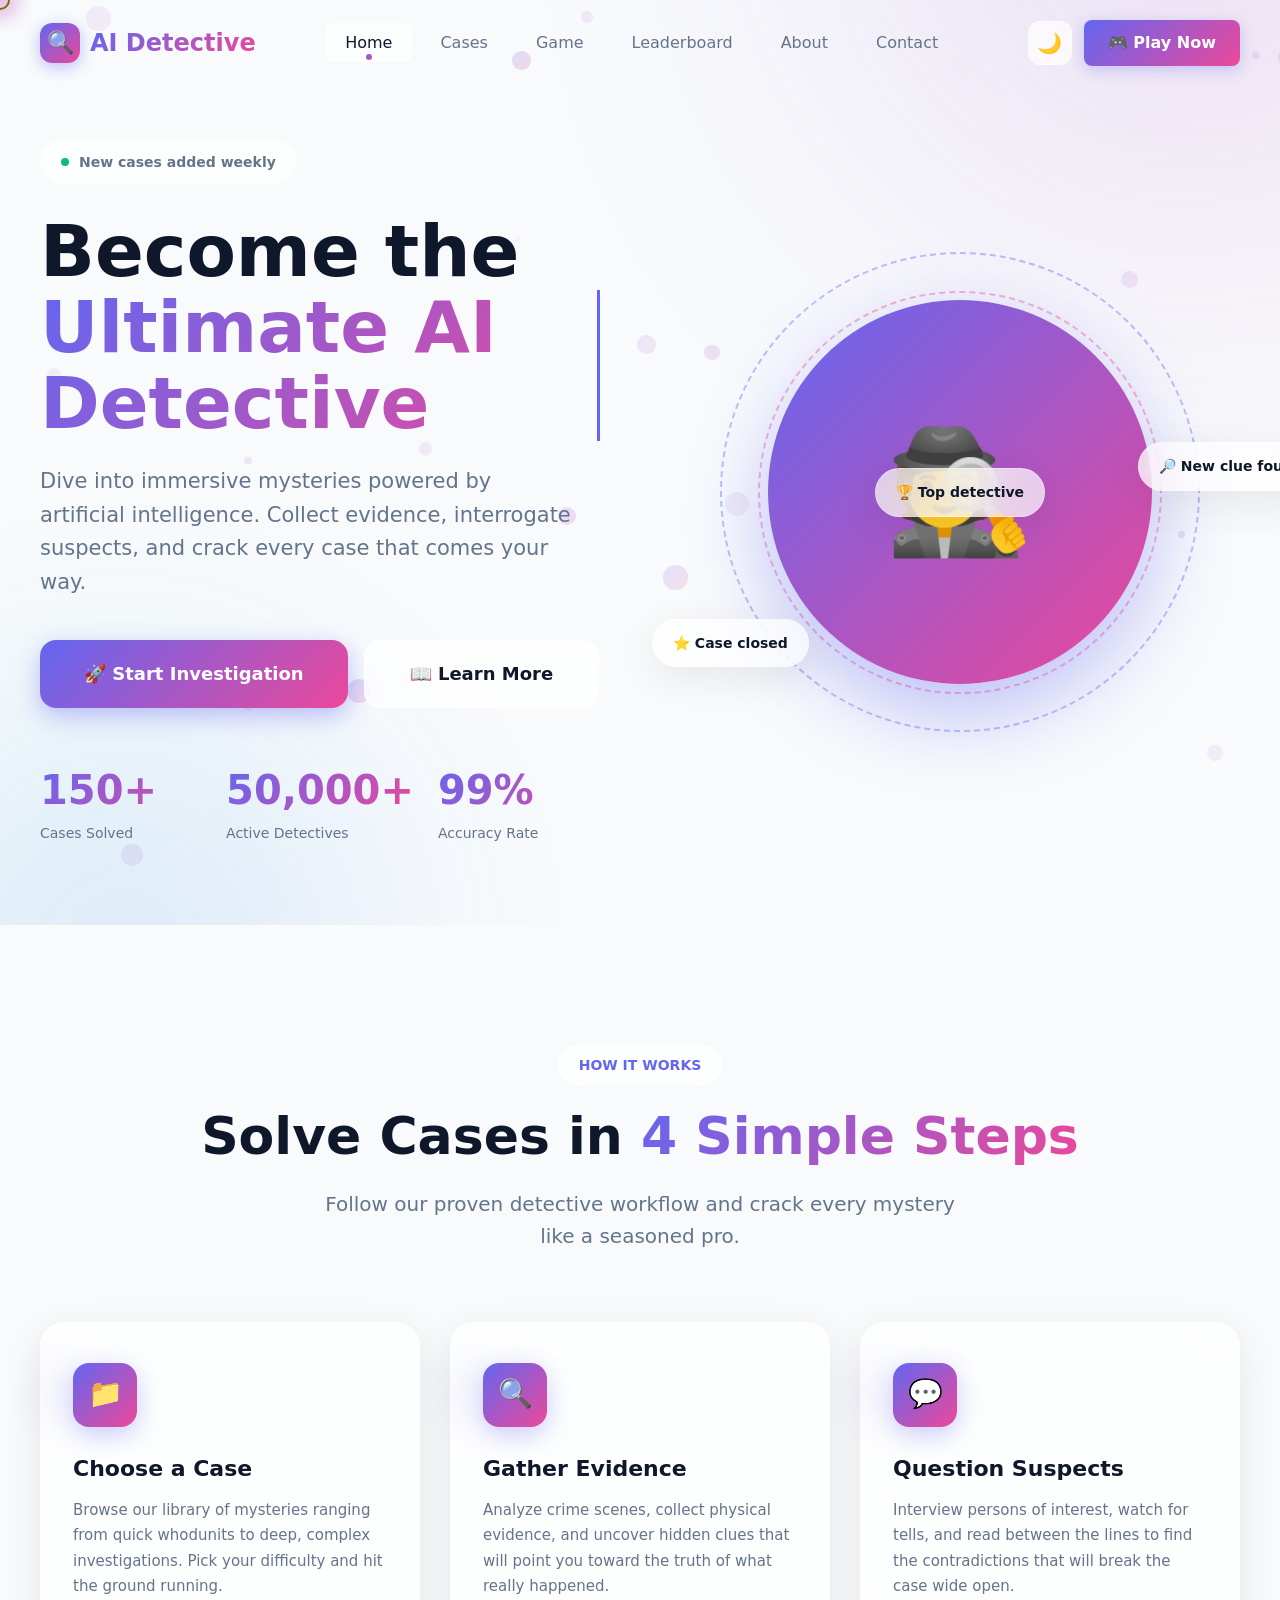
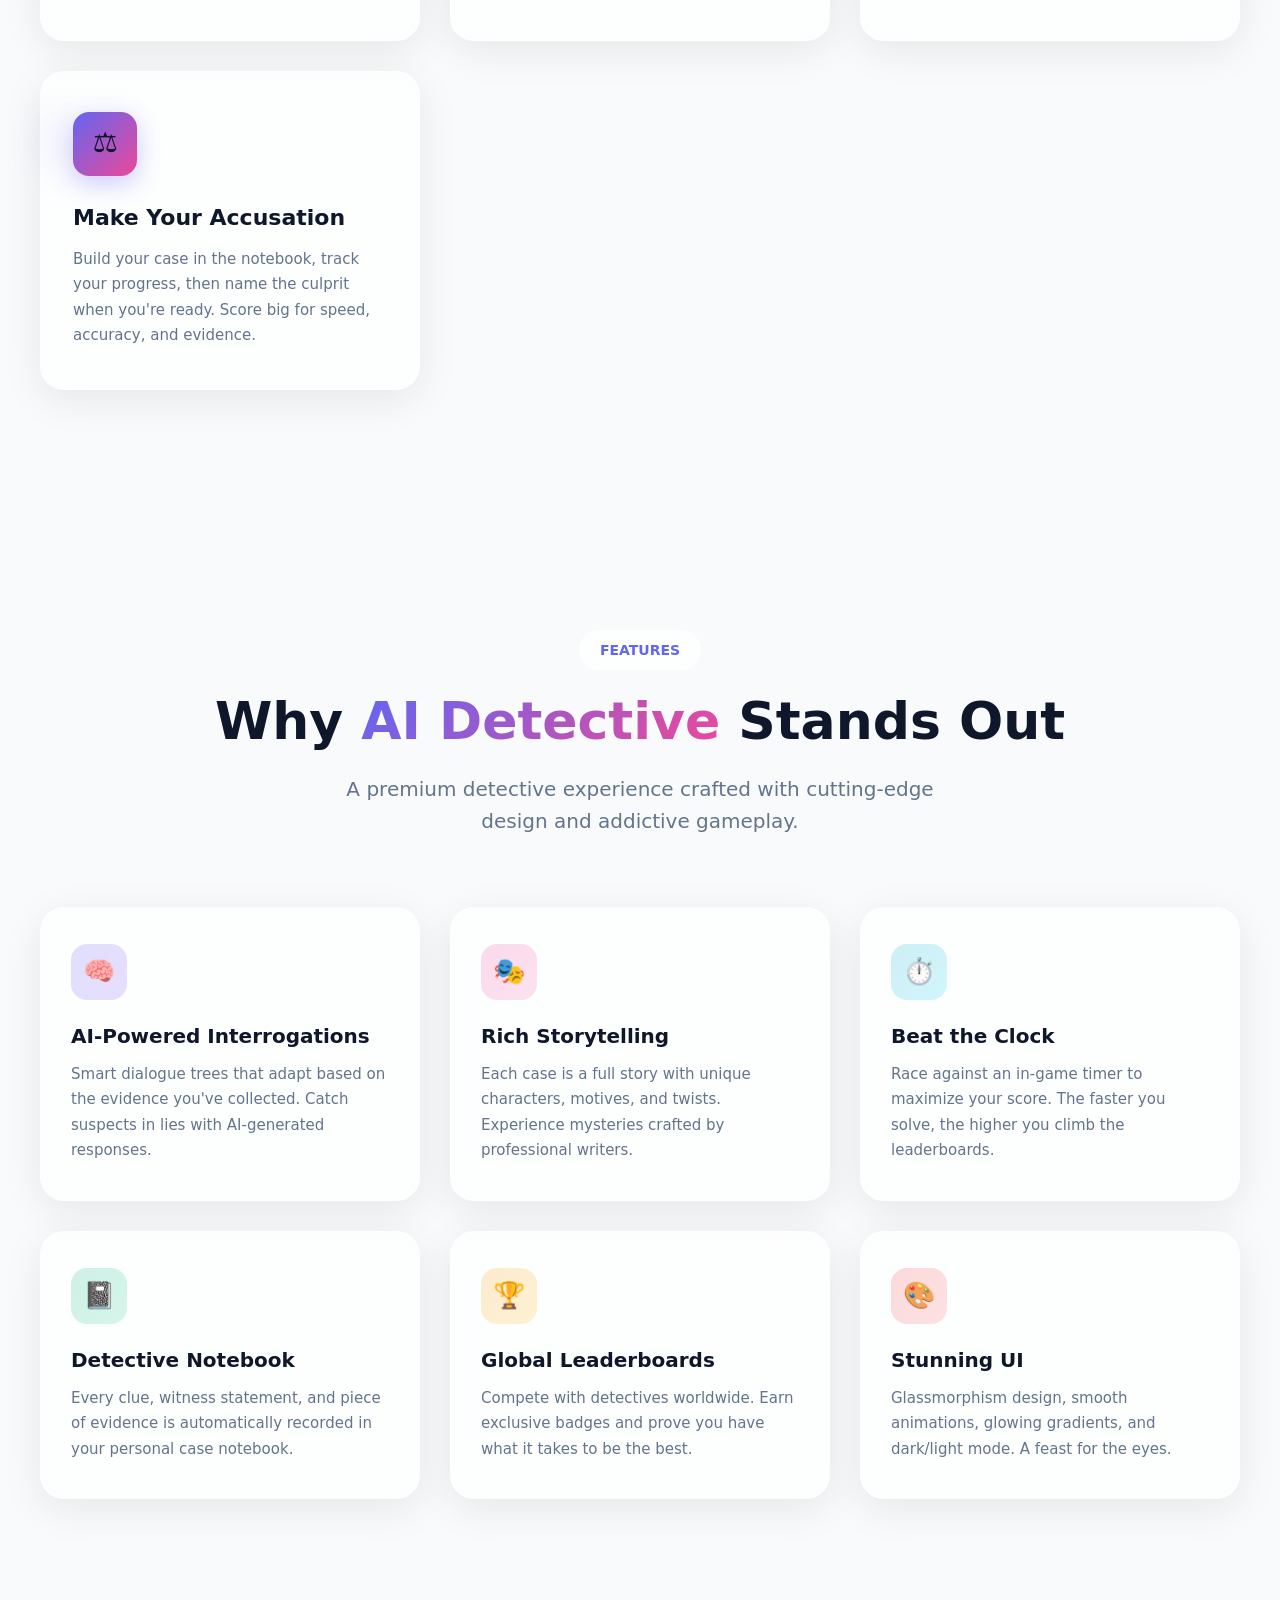
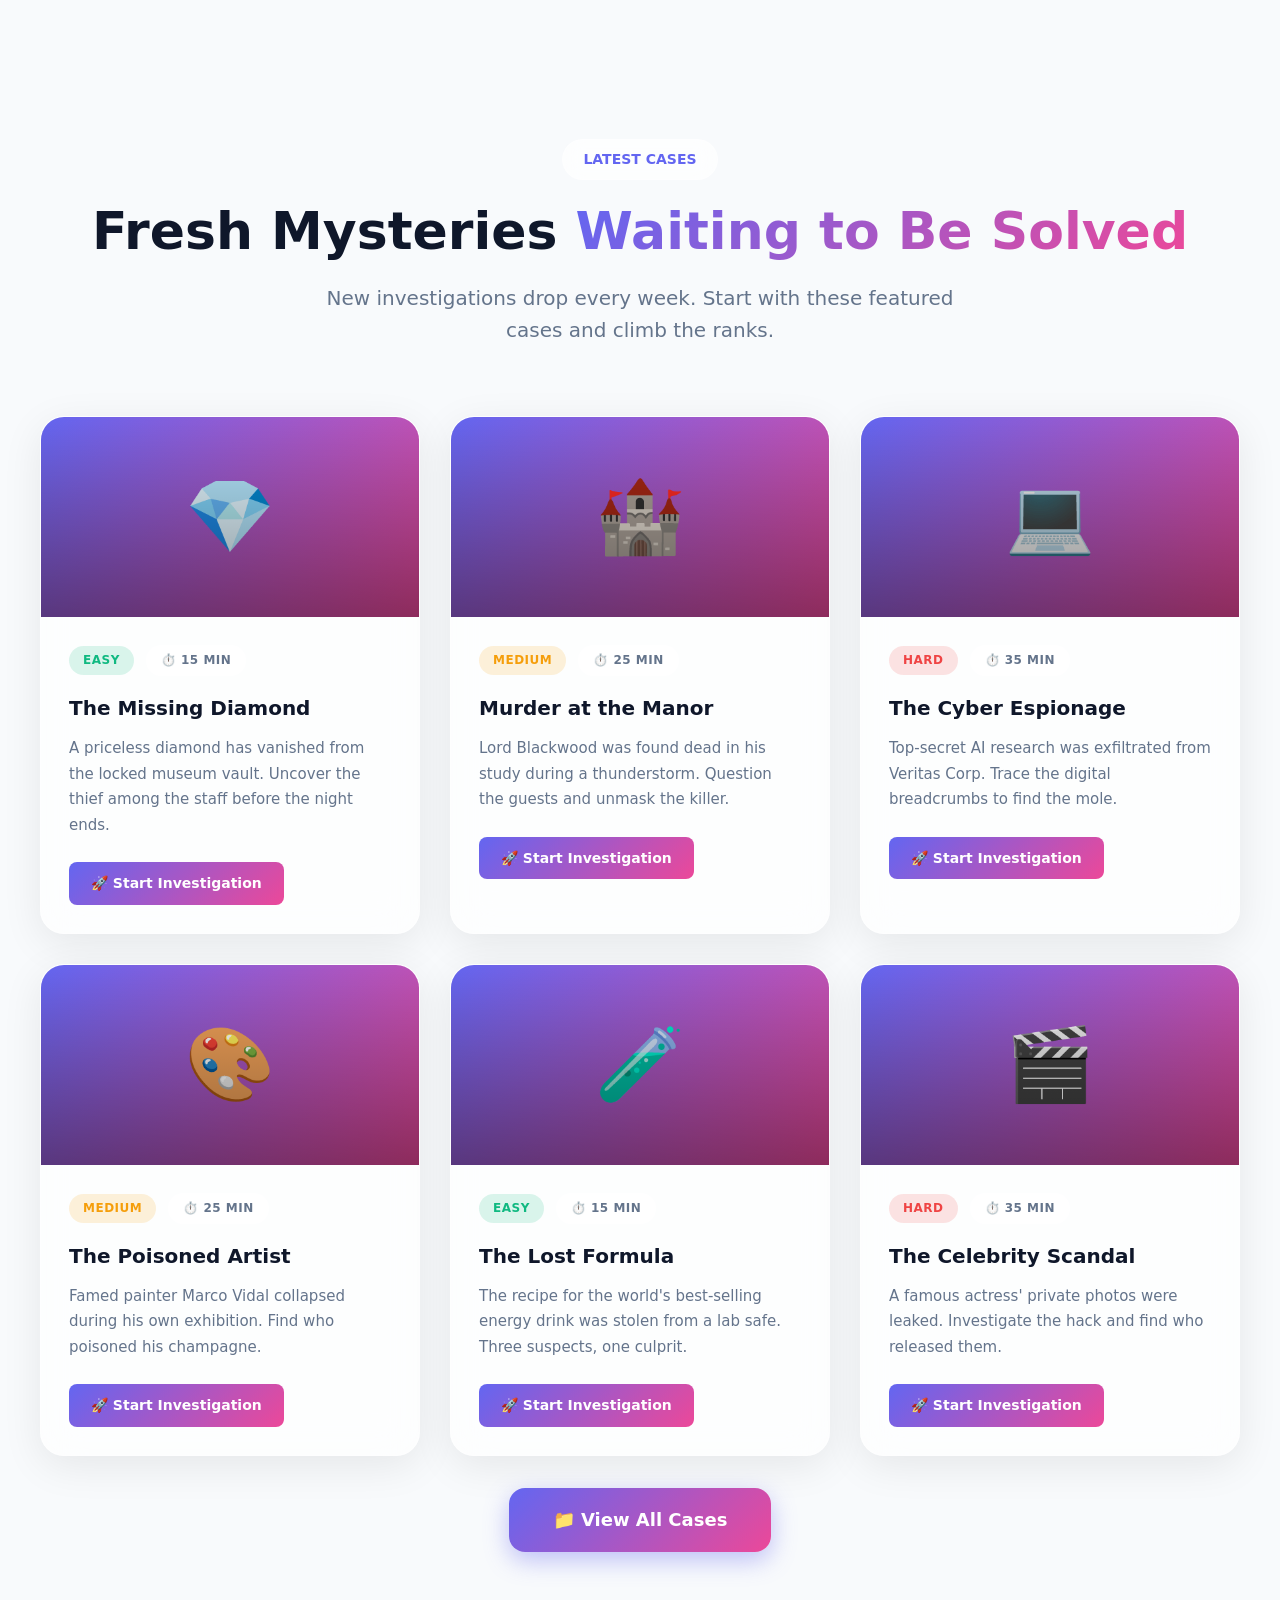
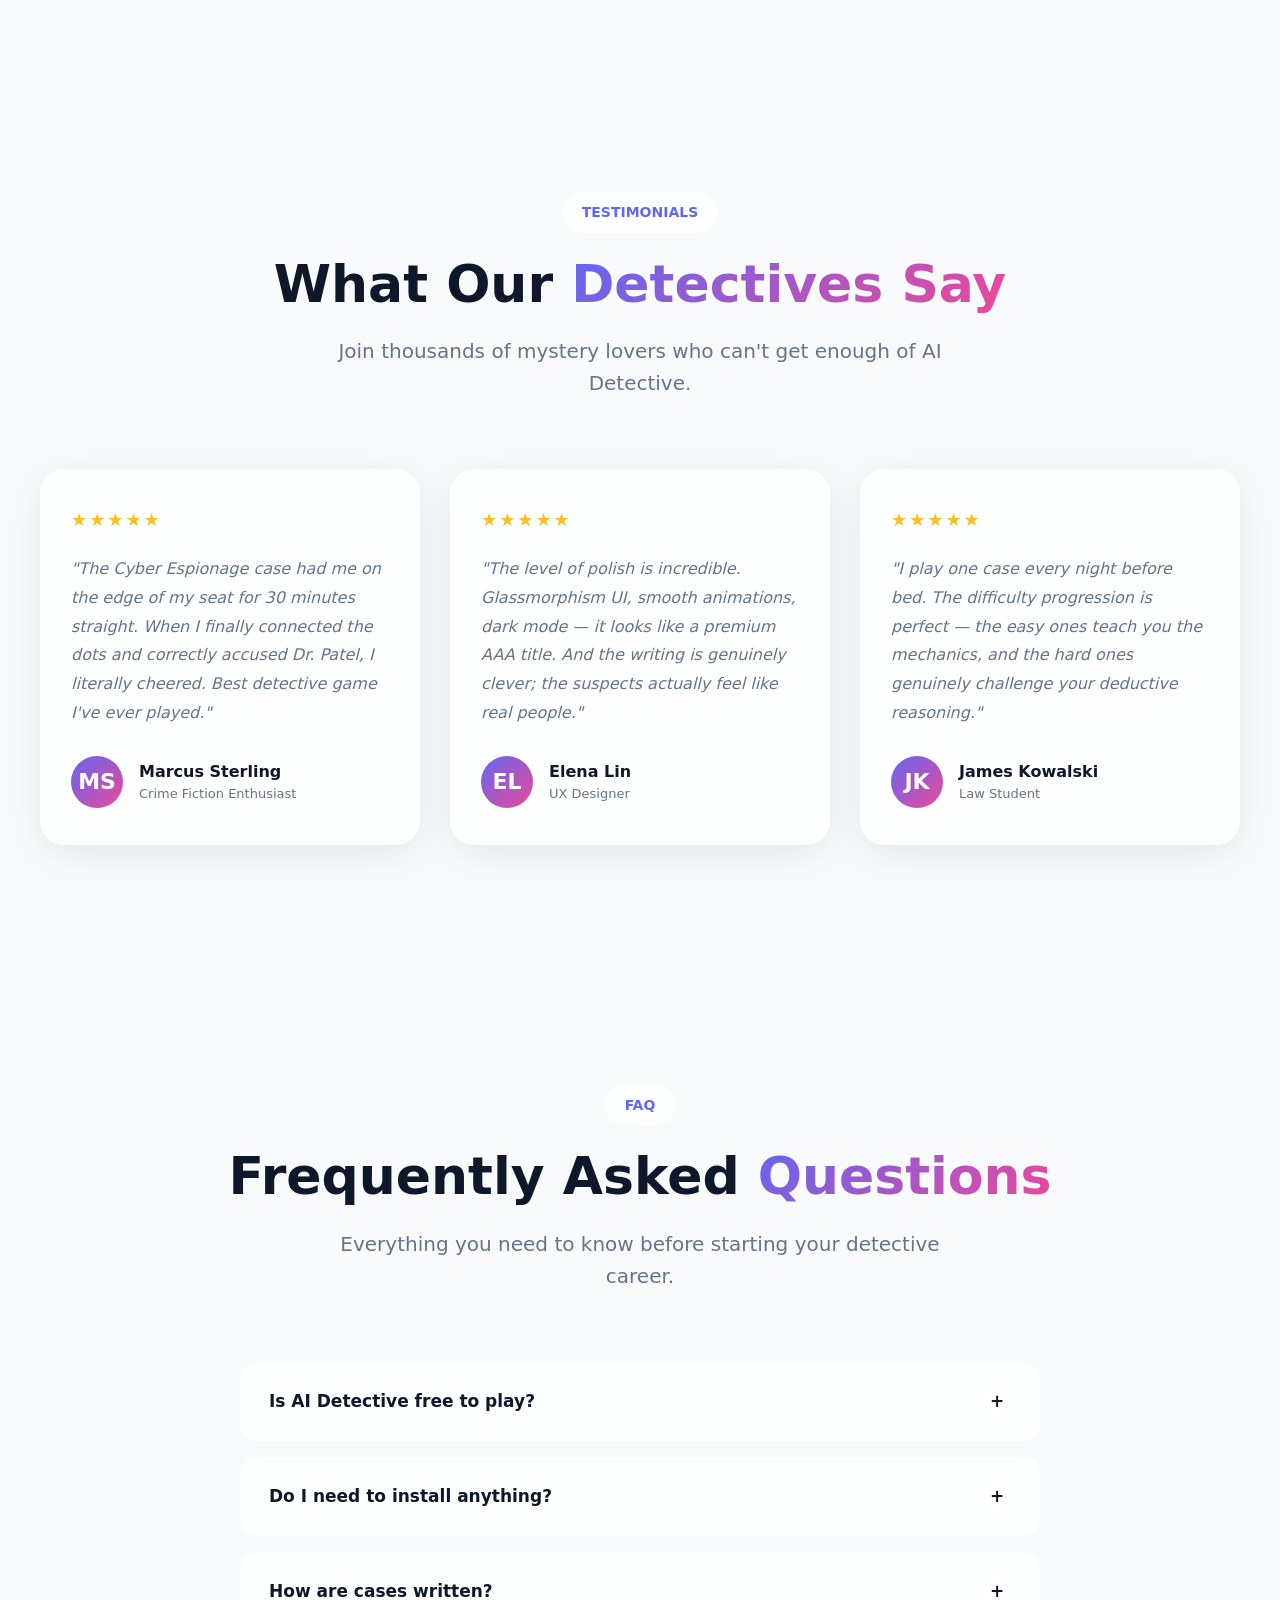
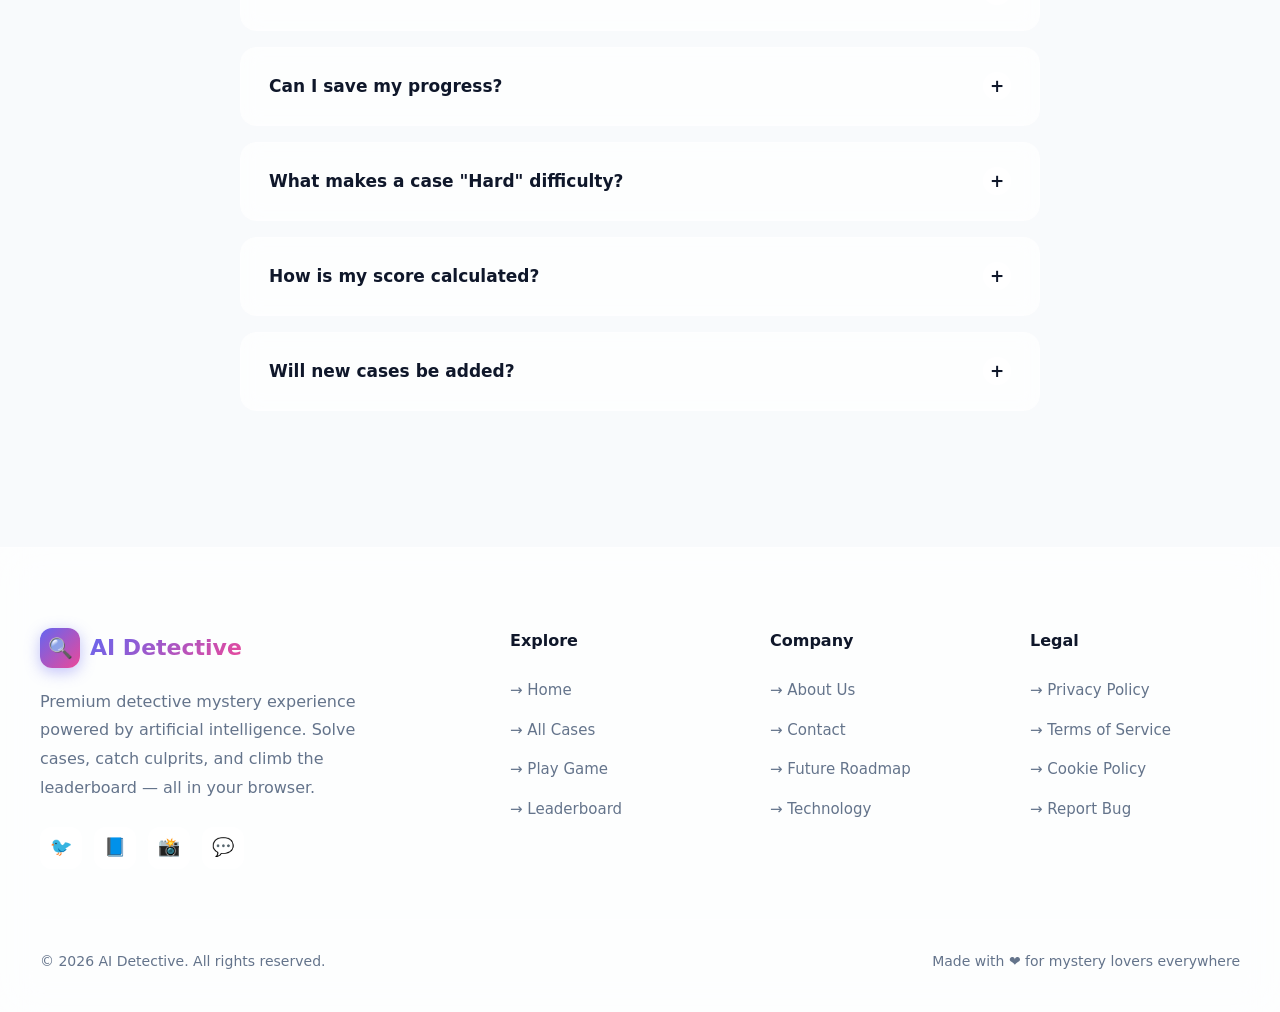
==== index.html @ 51f41e67 "This is my first commit" ====
<!DOCTYPE html>
<html lang="en" data-theme="dark">
<head>
  <meta charset="UTF-8">
  <meta name="viewport" content="width=device-width, initial-scale=1.0">
  <meta name="description" content="AI Detective - Become the Ultimate AI Detective. Solve fictional mysteries by collecting clues and questioning suspects.">
  <title>AI Detective - Become the Ultimate AI Detective</title>
  <link rel="stylesheet" href="css/style.css">
</head>
<body class="no-scroll">

  <!-- Loading Screen -->
  <div class="loader">
    <div class="loader-spinner"></div>
    <div class="loader-text">Loading AI Detective...</div>
  </div>

  <!-- Particle Background -->
  <div class="particles"></div>

  <!-- Custom Cursor -->
  <div class="cursor"></div>
  <div class="cursor-follower"></div>

  <!-- Navbar -->
  <nav class="navbar">
    <div class="nav-container">
      <a href="index.html" class="nav-logo">
        <span class="nav-logo-icon">🔍</span>
        <span class="nav-logo-text">AI Detective</span>
      </a>
      <ul class="nav-links">
        <li><a href="index.html">Home</a></li>
        <li><a href="cases.html">Cases</a></li>
        <li><a href="game.html">Game</a></li>
        <li><a href="leaderboard.html">Leaderboard</a></li>
        <li><a href="about.html">About</a></li>
        <li><a href="contact.html">Contact</a></li>
      </ul>
      <div class="nav-actions">
        <button class="theme-toggle" data-theme-toggle aria-label="Toggle theme">
          <span data-theme-icon>☀️</span>
        </button>
        <a href="cases.html" class="nav-cta">🎮 Play Now</a>
        <button class="nav-toggle" aria-label="Menu">
          <span></span>
          <span></span>
          <span></span>
        </button>
      </div>
    </div>
  </nav>

  <!-- Mobile Menu -->
  <div class="mobile-overlay"></div>
  <div class="mobile-menu">
    <ul>
      <li><a href="index.html">🏠 Home</a></li>
      <li><a href="cases.html">📁 Cases</a></li>
      <li><a href="game.html">🎮 Game</a></li>
      <li><a href="leaderboard.html">🏆 Leaderboard</a></li>
      <li><a href="about.html">ℹ️ About</a></li>
      <li><a href="contact.html">✉️ Contact</a></li>
    </ul>
  </div>

  <!-- Main -->
  <main>

    <!-- Hero -->
    <section class="hero">
      <div class="container">
        <div class="hero-grid">
          <div class="hero-content">
            <div class="hero-tag reveal">
              <span class="hero-tag-dot"></span>
              <span class="hero-tag-text">New cases added weekly</span>
            </div>
            <h1 class="hero-title reveal">
              Become the<br>
              <span class="gradient-text typing-text" data-phrases="Ultimate AI Detective,Mystery Solver,Crime Analyst,Master Sleuth"></span>
            </h1>
            <p class="hero-subtitle reveal">
              Dive into immersive mysteries powered by artificial intelligence. Collect evidence, interrogate suspects, and crack every case that comes your way.
            </p>
            <div class="hero-actions reveal">
              <a href="cases.html" class="btn btn-primary btn-lg">🚀 Start Investigation</a>
              <a href="#how" class="btn btn-secondary btn-lg">📖 Learn More</a>
            </div>
            <div class="hero-stats reveal">
              <div class="hero-stat">
                <div class="hero-stat-number" data-counter="150" data-suffix="+">0</div>
                <div class="hero-stat-label">Cases Solved</div>
              </div>
              <div class="hero-stat">
                <div class="hero-stat-number" data-counter="50000" data-suffix="+">0</div>
                <div class="hero-stat-label">Active Detectives</div>
              </div>
              <div class="hero-stat">
                <div class="hero-stat-number" data-counter="99" data-suffix="%">0</div>
                <div class="hero-stat-label">Accuracy Rate</div>
              </div>
            </div>
          </div>
          <div class="hero-visual">
            <div class="detective-illustration reveal-right">
              <div class="detective-ring"></div>
              <div class="detective-ring"></div>
              <div class="detective-ring"></div>
              <div class="detective-avatar">🕵️</div>
            </div>
            <div class="floating-badge">🔎 New clue found</div>
            <div class="floating-badge">⭐ Case closed</div>
            <div class="floating-badge">🏆 Top detective</div>
          </div>
        </div>
      </div>
    </section>

    <!-- How it Works -->
    <section class="section" id="how">
      <div class="container">
        <div class="section-header reveal">
          <span class="section-tag">HOW IT WORKS</span>
          <h2 class="section-title">Solve Cases in <span>4 Simple Steps</span></h2>
          <p class="section-subtitle">Follow our proven detective workflow and crack every mystery like a seasoned pro.</p>
        </div>
        <div class="how-grid">
          <div class="step-card glass glass-glow reveal">
            <div class="step-icon">📁</div>
            <h3 class="step-title">Choose a Case</h3>
            <p class="step-desc">Browse our library of mysteries ranging from quick whodunits to deep, complex investigations. Pick your difficulty and hit the ground running.</p>
          </div>
          <div class="step-card glass glass-glow reveal">
            <div class="step-icon">🔍</div>
            <h3 class="step-title">Gather Evidence</h3>
            <p class="step-desc">Analyze crime scenes, collect physical evidence, and uncover hidden clues that will point you toward the truth of what really happened.</p>
          </div>
          <div class="step-card glass glass-glow reveal">
            <div class="step-icon">💬</div>
            <h3 class="step-title">Question Suspects</h3>
            <p class="step-desc">Interview persons of interest, watch for tells, and read between the lines to find the contradictions that will break the case wide open.</p>
          </div>
          <div class="step-card glass glass-glow reveal">
            <div class="step-icon">⚖️</div>
            <h3 class="step-title">Make Your Accusation</h3>
            <p class="step-desc">Build your case in the notebook, track your progress, then name the culprit when you're ready. Score big for speed, accuracy, and evidence.</p>
          </div>
        </div>
      </div>
    </section>

    <!-- Features -->
    <section class="section">
      <div class="container">
        <div class="section-header reveal">
          <span class="section-tag">FEATURES</span>
          <h2 class="section-title">Why <span>AI Detective</span> Stands Out</h2>
          <p class="section-subtitle">A premium detective experience crafted with cutting-edge design and addictive gameplay.</p>
        </div>
        <div class="features-grid">
          <div class="feature-card glass glass-glow reveal">
            <div class="feature-icon purple">🧠</div>
            <h3 class="feature-title">AI-Powered Interrogations</h3>
            <p class="feature-desc">Smart dialogue trees that adapt based on the evidence you've collected. Catch suspects in lies with AI-generated responses.</p>
          </div>
          <div class="feature-card glass glass-glow reveal">
            <div class="feature-icon pink">🎭</div>
            <h3 class="feature-title">Rich Storytelling</h3>
            <p class="feature-desc">Each case is a full story with unique characters, motives, and twists. Experience mysteries crafted by professional writers.</p>
          </div>
          <div class="feature-card glass glass-glow reveal">
            <div class="feature-icon cyan">⏱️</div>
            <h3 class="feature-title">Beat the Clock</h3>
            <p class="feature-desc">Race against an in-game timer to maximize your score. The faster you solve, the higher you climb the leaderboards.</p>
          </div>
          <div class="feature-card glass glass-glow reveal">
            <div class="feature-icon green">📓</div>
            <h3 class="feature-title">Detective Notebook</h3>
            <p class="feature-desc">Every clue, witness statement, and piece of evidence is automatically recorded in your personal case notebook.</p>
          </div>
          <div class="feature-card glass glass-glow reveal">
            <div class="feature-icon amber">🏆</div>
            <h3 class="feature-title">Global Leaderboards</h3>
            <p class="feature-desc">Compete with detectives worldwide. Earn exclusive badges and prove you have what it takes to be the best.</p>
          </div>
          <div class="feature-card glass glass-glow reveal">
            <div class="feature-icon red">🎨</div>
            <h3 class="feature-title">Stunning UI</h3>
            <p class="feature-desc">Glassmorphism design, smooth animations, glowing gradients, and dark/light mode. A feast for the eyes.</p>
          </div>
        </div>
      </div>
    </section>

    <!-- Latest Cases -->
    <section class="section">
      <div class="container">
        <div class="section-header reveal">
          <span class="section-tag">LATEST CASES</span>
          <h2 class="section-title">Fresh Mysteries <span>Waiting to Be Solved</span></h2>
          <p class="section-subtitle">New investigations drop every week. Start with these featured cases and climb the ranks.</p>
        </div>
        <div class="cases-grid" data-cases-grid>
          <!-- Cases rendered by JS -->
        </div>
        <div class="text-center mt-8 reveal">
          <a href="cases.html" class="btn btn-primary btn-lg">📁 View All Cases</a>
        </div>
      </div>
    </section>

    <!-- Testimonials -->
    <section class="section">
      <div class="container">
        <div class="section-header reveal">
          <span class="section-tag">TESTIMONIALS</span>
          <h2 class="section-title">What Our <span>Detectives Say</span></h2>
          <p class="section-subtitle">Join thousands of mystery lovers who can't get enough of AI Detective.</p>
        </div>
        <div class="testimonials-grid">
          <div class="testimonial-card glass glass-glow reveal">
            <div class="testimonial-stars">★★★★★</div>
            <p class="testimonial-quote">"The Cyber Espionage case had me on the edge of my seat for 30 minutes straight. When I finally connected the dots and correctly accused Dr. Patel, I literally cheered. Best detective game I've ever played."</p>
            <div class="testimonial-author">
              <div class="testimonial-avatar">MS</div>
              <div>
                <div class="testimonial-name">Marcus Sterling</div>
                <div class="testimonial-role">Crime Fiction Enthusiast</div>
              </div>
            </div>
          </div>
          <div class="testimonial-card glass glass-glow reveal">
            <div class="testimonial-stars">★★★★★</div>
            <p class="testimonial-quote">"The level of polish is incredible. Glassmorphism UI, smooth animations, dark mode — it looks like a premium AAA title. And the writing is genuinely clever; the suspects actually feel like real people."</p>
            <div class="testimonial-author">
              <div class="testimonial-avatar">EL</div>
              <div>
                <div class="testimonial-name">Elena Lin</div>
                <div class="testimonial-role">UX Designer</div>
              </div>
            </div>
          </div>
          <div class="testimonial-card glass glass-glow reveal">
            <div class="testimonial-stars">★★★★★</div>
            <p class="testimonial-quote">"I play one case every night before bed. The difficulty progression is perfect — the easy ones teach you the mechanics, and the hard ones genuinely challenge your deductive reasoning."</p>
            <div class="testimonial-author">
              <div class="testimonial-avatar">JK</div>
              <div>
                <div class="testimonial-name">James Kowalski</div>
                <div class="testimonial-role">Law Student</div>
              </div>
            </div>
          </div>
        </div>
      </div>
    </section>

    <!-- FAQ -->
    <section class="section">
      <div class="container">
        <div class="section-header reveal">
          <span class="section-tag">FAQ</span>
          <h2 class="section-title">Frequently Asked <span>Questions</span></h2>
          <p class="section-subtitle">Everything you need to know before starting your detective career.</p>
        </div>
        <div class="faq-container">
          <div class="faq-item reveal">
            <button class="faq-question">
              <span>Is AI Detective free to play?</span>
              <span class="faq-icon">+</span>
            </button>
            <div class="faq-answer">
              <p>Yes! AI Detective is 100% free to play with no paywalls, no microtransactions, and no ads. Every case, feature, and leaderboard is unlocked from the moment you arrive. We believe great detective stories should be accessible to everyone.</p>
            </div>
          </div>
          <div class="faq-item reveal">
            <button class="faq-question">
              <span>Do I need to install anything?</span>
              <span class="faq-icon">+</span>
            </button>
            <div class="faq-answer">
              <p>Absolutely not. AI Detective is a pure web-based experience that runs directly in your browser. No downloads, no plugins, no installations required. It works on desktop, tablet, and mobile — just open the site and start investigating.</p>
            </div>
          </div>
          <div class="faq-item reveal">
            <button class="faq-question">
              <span>How are cases written?</span>
              <span class="faq-icon">+</span>
            </button>
            <div class="faq-answer">
              <p>Each mystery is crafted by experienced writers who specialize in the whodunit genre. Cases are then QA-playtested by dozens of beta detectives to ensure the clues are fair, the logic is airtight, and there are no plot holes. Every suspect needs a believable motive and opportunity.</p>
            </div>
          </div>
          <div class="faq-item reveal">
            <button class="faq-question">
              <span>Can I save my progress?</span>
              <span class="faq-icon">+</span>
            </button>
            <div class="faq-answer">
              <p>Yes! Your solved cases, scores, and preferences are automatically saved to your browser's localStorage. This means you can close the tab and come back later without losing anything. Pro tip: Export your scores periodically if you switch browsers often.</p>
            </div>
          </div>
          <div class="faq-item reveal">
            <button class="faq-question">
              <span>What makes a case "Hard" difficulty?</span>
              <span class="faq-icon">+</span>
            </button>
            <div class="faq-answer">
              <p>Hard cases feature more suspects (4-6 instead of 2-3), more pieces of evidence to analyze, more questions per suspect, and deliberately ambiguous clues that point to multiple suspects at first. The culprit is designed to be the last person you'd expect — but with all the evidence pointing to them if you look carefully enough.</p>
            </div>
          </div>
          <div class="faq-item reveal">
            <button class="faq-question">
              <span>How is my score calculated?</span>
              <span class="faq-icon">+</span>
            </button>
            <div class="faq-answer">
              <p>Every case starts with a base score of 1000 points. You earn bonus points for each clue you collect (up to 500 total) and lose points for every minute that ticks off the timer (capped at 500). The minimum score for a correct accusation is 100 points. Wrong accusations award zero — so be sure before you name the culprit!</p>
            </div>
          </div>
          <div class="faq-item reveal">
            <button class="faq-question">
              <span>Will new cases be added?</span>
              <span class="faq-icon">+</span>
            </button>
            <div class="faq-answer">
              <p>New cases drop every week! Our writing team is constantly working on fresh mysteries across all difficulty levels. Follow us on social media or check back every Monday to see what's new in the case files.</p>
            </div>
          </div>
        </div>
      </div>
    </section>

  </main>

  <!-- Footer -->
  <footer class="footer">
    <div class="container">
      <div class="footer-grid">
        <div class="footer-brand">
          <div class="footer-logo">
            <span class="footer-logo-icon">🔍</span>
            <span class="footer-logo-text">AI Detective</span>
          </div>
          <p class="footer-desc">Premium detective mystery experience powered by artificial intelligence. Solve cases, catch culprits, and climb the leaderboard — all in your browser.</p>
          <div class="footer-socials">
            <a href="#" class="social-link" data-hover>🐦</a>
            <a href="#" class="social-link" data-hover>📘</a>
            <a href="#" class="social-link" data-hover>📸</a>
            <a href="#" class="social-link" data-hover>💬</a>
          </div>
        </div>
        <div class="footer-col">
          <h4>Explore</h4>
          <ul>
            <li><a href="index.html">→ Home</a></li>
            <li><a href="cases.html">→ All Cases</a></li>
            <li><a href="game.html">→ Play Game</a></li>
            <li><a href="leaderboard.html">→ Leaderboard</a></li>
          </ul>
        </div>
        <div class="footer-col">
          <h4>Company</h4>
          <ul>
            <li><a href="about.html">→ About Us</a></li>
            <li><a href="contact.html">→ Contact</a></li>
            <li><a href="about.html#future">→ Future Roadmap</a></li>
            <li><a href="about.html#tech">→ Technology</a></li>
          </ul>
        </div>
        <div class="footer-col">
          <h4>Legal</h4>
          <ul>
            <li><a href="#">→ Privacy Policy</a></li>
            <li><a href="#">→ Terms of Service</a></li>
            <li><a href="#">→ Cookie Policy</a></li>
            <li><a href="contact.html">→ Report Bug</a></li>
          </ul>
        </div>
      </div>
      <div class="footer-bottom">
        <div class="footer-bottom-text">© 2026 AI Detective. All rights reserved.</div>
        <div class="footer-bottom-text">Made with ❤️ for mystery lovers everywhere</div>
      </div>
    </div>
  </footer>

  <!-- Back to Top -->
  <button class="back-to-top" aria-label="Back to top">↑</button>

  <!-- General Modals -->
  <div class="modal-overlay" data-modal="response">
    <div class="modal glass response-modal">
      <div class="response-suspect">
        <div class="response-avatar">👤</div>
        <div>
          <div class="response-name">Suspect Name</div>
        </div>
      </div>
      <div class="response-question">Question text here</div>
      <div class="response-answer">Answer text here</div>
      <div class="modal-actions">
        <button class="btn btn-primary" data-modal-close>Continue Investigation</button>
      </div>
    </div>
  </div>

  <script src="js/script.js"></script>
</body>
</html>
---- css/style.css ----
/* ============================================
   AI DETECTIVE - Main Stylesheet
   Glassmorphism UI with Modern Gradients
   ============================================ */

/* ---------- CSS Variables ---------- */
:root {
  --primary: #6366f1;
  --primary-dark: #4f46e5;
  --secondary: #ec4899;
  --accent: #06b6d4;
  --success: #10b981;
  --warning: #f59e0b;
  --danger: #ef4444;
  
  --bg-light: #f8fafc;
  --bg-secondary-light: #ffffff;
  --text-light: #0f172a;
  --text-secondary-light: #64748b;
  --border-light: rgba(15, 23, 42, 0.1);
  --shadow-light: 0 10px 40px rgba(0, 0, 0, 0.08);
  --glass-bg-light: rgba(255, 255, 255, 0.7);
  --glass-border-light: rgba(255, 255, 255, 0.3);
  
  --bg-dark: #0b1120;
  --bg-secondary-dark: #1e293b;
  --text-dark: #f1f5f9;
  --text-secondary-dark: #94a3b8;
  --border-dark: rgba(241, 245, 249, 0.1);
  --shadow-dark: 0 10px 40px rgba(0, 0, 0, 0.4);
  --glass-bg-dark: rgba(30, 41, 59, 0.7);
  --glass-border-dark: rgba(255, 255, 255, 0.08);
  
  --gradient-primary: linear-gradient(135deg, #6366f1 0%, #ec4899 100%);
  --gradient-secondary: linear-gradient(135deg, #06b6d4 0%, #6366f1 100%);
  --gradient-accent: linear-gradient(135deg, #ec4899 0%, #f59e0b 100%);
  --gradient-dark: linear-gradient(135deg, #1e293b 0%, #0f172a 100%);
  
  --radius-sm: 8px;
  --radius-md: 16px;
  --radius-lg: 24px;
  --radius-xl: 32px;
  
  --transition-fast: 0.2s cubic-bezier(0.4, 0, 0.2, 1);
  --transition-normal: 0.3s cubic-bezier(0.4, 0, 0.2, 1);
  --transition-slow: 0.5s cubic-bezier(0.4, 0, 0.2, 1);
  
  --font-primary: 'Segoe UI', system-ui, -apple-system, sans-serif;
  --font-mono: 'Consolas', 'Monaco', monospace;
}

[data-theme="light"] {
  --bg: var(--bg-light);
  --bg-secondary: var(--bg-secondary-light);
  --text: var(--text-light);
  --text-secondary: var(--text-secondary-light);
  --border: var(--border-light);
  --shadow: var(--shadow-light);
  --glass-bg: var(--glass-bg-light);
  --glass-border: var(--glass-border-light);
}

[data-theme="dark"] {
  --bg: var(--bg-dark);
  --bg-secondary: var(--bg-secondary-dark);
  --text: var(--text-dark);
  --text-secondary: var(--text-secondary-dark);
  --border: var(--border-dark);
  --shadow: var(--shadow-dark);
  --glass-bg: var(--glass-bg-dark);
  --glass-border: var(--glass-border-dark);
}

/* ---------- Reset & Base ---------- */
* {
  margin: 0;
  padding: 0;
  box-sizing: border-box;
}

html {
  scroll-behavior: smooth;
  scroll-padding-top: 80px;
}

body {
  font-family: var(--font-primary);
  background: var(--bg);
  color: var(--text);
  line-height: 1.6;
  overflow-x: hidden;
  transition: background var(--transition-normal), color var(--transition-normal);
}

body.no-scroll {
  overflow: hidden;
}

img {
  max-width: 100%;
  height: auto;
  display: block;
}

a {
  color: inherit;
  text-decoration: none;
  transition: color var(--transition-fast);
}

button {
  font-family: inherit;
  cursor: pointer;
  border: none;
  background: none;
  color: inherit;
}

input, textarea, select {
  font-family: inherit;
  font-size: inherit;
  color: inherit;
}

/* ---------- Custom Cursor ---------- */
.cursor {
  width: 20px;
  height: 20px;
  border: 2px solid var(--primary);
  border-radius: 50%;
  position: fixed;
  pointer-events: none;
  z-index: 99999;
  transition: transform 0.15s ease, border-color 0.3s ease;
  transform: translate(-50%, -50%);
  mix-blend-mode: difference;
}

.cursor-follower {
  width: 40px;
  height: 40px;
  background: var(--gradient-primary);
  border-radius: 50%;
  position: fixed;
  pointer-events: none;
  z-index: 99998;
  opacity: 0.3;
  transition: transform 0.3s ease, opacity 0.3s ease;
  transform: translate(-50%, -50%);
  filter: blur(8px);
}

.cursor.hover {
  transform: translate(-50%, -50%) scale(1.5);
  border-color: var(--secondary);
}

.cursor-follower.hover {
  opacity: 0.5;
  transform: translate(-50%, -50%) scale(1.3);
}

@media (max-width: 768px) {
  .cursor, .cursor-follower {
    display: none;
  }
  * {
    cursor: auto !important;
  }
}

/* ---------- Loading Screen ---------- */
.loader {
  position: fixed;
  inset: 0;
  background: var(--bg);
  z-index: 100000;
  display: flex;
  align-items: center;
  justify-content: center;
  flex-direction: column;
  gap: 24px;
  transition: opacity 0.5s ease, visibility 0.5s ease;
}

.loader.hidden {
  opacity: 0;
  visibility: hidden;
}

.loader-spinner {
  width: 60px;
  height: 60px;
  border: 4px solid var(--border);
  border-top-color: var(--primary);
  border-right-color: var(--secondary);
  border-radius: 50%;
  animation: spin 1s linear infinite;
}

.loader-text {
  font-size: 18px;
  font-weight: 600;
  background: var(--gradient-primary);
  -webkit-background-clip: text;
  -webkit-text-fill-color: transparent;
  background-clip: text;
  animation: pulse 1.5s ease-in-out infinite;
}

@keyframes spin {
  to { transform: rotate(360deg); }
}

@keyframes pulse {
  0%, 100% { opacity: 1; }
  50% { opacity: 0.5; }
}

/* ---------- Particle Background ---------- */
.particles {
  position: fixed;
  inset: 0;
  z-index: -1;
  overflow: hidden;
  pointer-events: none;
}

.particle {
  position: absolute;
  border-radius: 50%;
  background: var(--gradient-primary);
  opacity: 0.15;
  animation: float 20s infinite ease-in-out;
}

@keyframes float {
  0%, 100% {
    transform: translate(0, 0) rotate(0deg);
  }
  25% {
    transform: translate(30px, -50px) rotate(90deg);
  }
  50% {
    transform: translate(-20px, -80px) rotate(180deg);
  }
  75% {
    transform: translate(40px, -40px) rotate(270deg);
  }
}

/* ---------- Scroll Animations ---------- */
.reveal {
  opacity: 0;
  transform: translateY(40px);
  transition: opacity 0.8s ease, transform 0.8s ease;
}

.reveal.active {
  opacity: 1;
  transform: translateY(0);
}

.reveal-left {
  opacity: 0;
  transform: translateX(-60px);
  transition: opacity 0.8s ease, transform 0.8s ease;
}

.reveal-left.active {
  opacity: 1;
  transform: translateX(0);
}

.reveal-right {
  opacity: 0;
  transform: translateX(60px);
  transition: opacity 0.8s ease, transform 0.8s ease;
}

.reveal-right.active {
  opacity: 1;
  transform: translateX(0);
}

/* ---------- Navbar ---------- */
.navbar {
  position: fixed;
  top: 0;
  left: 0;
  right: 0;
  z-index: 1000;
  padding: 20px 40px;
  transition: all var(--transition-normal);
}

.navbar.scrolled {
  padding: 12px 40px;
  background: var(--glass-bg);
  backdrop-filter: blur(20px);
  -webkit-backdrop-filter: blur(20px);
  border-bottom: 1px solid var(--glass-border);
  box-shadow: var(--shadow);
}

.nav-container {
  max-width: 1400px;
  margin: 0 auto;
  display: flex;
  align-items: center;
  justify-content: space-between;
}

.nav-logo {
  display: flex;
  align-items: center;
  gap: 10px;
  font-size: 24px;
  font-weight: 800;
}

.nav-logo-icon {
  width: 40px;
  height: 40px;
  background: var(--gradient-primary);
  border-radius: 12px;
  display: flex;
  align-items: center;
  justify-content: center;
  font-size: 22px;
  box-shadow: 0 4px 15px rgba(99, 102, 241, 0.4);
  animation: logoFloat 3s ease-in-out infinite;
}

@keyframes logoFloat {
  0%, 100% { transform: translateY(0); }
  50% { transform: translateY(-5px); }
}

.nav-logo-text {
  background: var(--gradient-primary);
  -webkit-background-clip: text;
  -webkit-text-fill-color: transparent;
  background-clip: text;
}

.nav-links {
  display: flex;
  align-items: center;
  gap: 8px;
  list-style: none;
}

.nav-links a {
  padding: 10px 20px;
  border-radius: var(--radius-sm);
  font-weight: 500;
  color: var(--text-secondary);
  position: relative;
  transition: all var(--transition-fast);
}

.nav-links a:hover,
.nav-links a.active {
  color: var(--text);
  background: var(--glass-bg);
}

.nav-links a.active::after {
  content: '';
  position: absolute;
  bottom: 2px;
  left: 50%;
  transform: translateX(-50%);
  width: 6px;
  height: 6px;
  border-radius: 50%;
  background: var(--gradient-primary);
}

.nav-actions {
  display: flex;
  align-items: center;
  gap: 12px;
}

.theme-toggle {
  width: 44px;
  height: 44px;
  border-radius: 12px;
  background: var(--glass-bg);
  border: 1px solid var(--glass-border);
  display: flex;
  align-items: center;
  justify-content: center;
  font-size: 20px;
  transition: all var(--transition-fast);
  backdrop-filter: blur(10px);
}

.theme-toggle:hover {
  transform: rotate(180deg) scale(1.1);
  background: var(--gradient-primary);
}

.nav-cta {
  padding: 10px 24px;
  border-radius: var(--radius-sm);
  background: var(--gradient-primary);
  color: white !important;
  font-weight: 600;
  transition: all var(--transition-fast);
  box-shadow: 0 4px 15px rgba(99, 102, 241, 0.3);
}

.nav-cta:hover {
  transform: translateY(-2px);
  box-shadow: 0 8px 25px rgba(99, 102, 241, 0.4);
}

.nav-toggle {
  display: none;
  width: 44px;
  height: 44px;
  border-radius: 12px;
  background: var(--glass-bg);
  border: 1px solid var(--glass-border);
  flex-direction: column;
  align-items: center;
  justify-content: center;
  gap: 5px;
  backdrop-filter: blur(10px);
}

.nav-toggle span {
  width: 22px;
  height: 2px;
  background: var(--text);
  border-radius: 2px;
  transition: all var(--transition-fast);
}

.nav-toggle.active span:nth-child(1) {
  transform: translateY(7px) rotate(45deg);
}

.nav-toggle.active span:nth-child(2) {
  opacity: 0;
}

.nav-toggle.active span:nth-child(3) {
  transform: translateY(-7px) rotate(-45deg);
}

/* Mobile Menu */
.mobile-menu {
  position: fixed;
  top: 0;
  right: -100%;
  width: 85%;
  max-width: 400px;
  height: 100vh;
  background: var(--glass-bg);
  backdrop-filter: blur(30px);
  -webkit-backdrop-filter: blur(30px);
  border-left: 1px solid var(--glass-border);
  padding: 100px 30px 30px;
  z-index: 999;
  transition: right 0.4s cubic-bezier(0.4, 0, 0.2, 1);
  box-shadow: -10px 0 40px rgba(0, 0, 0, 0.1);
}

.mobile-menu.active {
  right: 0;
}

.mobile-menu ul {
  list-style: none;
  display: flex;
  flex-direction: column;
  gap: 8px;
}

.mobile-menu a {
  display: block;
  padding: 16px 20px;
  border-radius: var(--radius-sm);
  font-size: 18px;
  font-weight: 600;
  color: var(--text-secondary);
  transition: all var(--transition-fast);
}

.mobile-menu a:hover,
.mobile-menu a.active {
  color: var(--text);
  background: var(--gradient-primary);
  color: white;
  transform: translateX(10px);
}

.mobile-overlay {
  position: fixed;
  inset: 0;
  background: rgba(0, 0, 0, 0.5);
  z-index: 998;
  opacity: 0;
  visibility: hidden;
  transition: all var(--transition-normal);
}

.mobile-overlay.active {
  opacity: 1;
  visibility: visible;
}

@media (max-width: 1024px) {
  .navbar {
    padding: 16px 24px;
  }
  .navbar.scrolled {
    padding: 12px 24px;
  }
  .nav-links {
    display: none;
  }
  .nav-cta {
    display: none;
  }
  .nav-toggle {
    display: flex;
  }
}

/* ---------- Buttons ---------- */
.btn {
  display: inline-flex;
  align-items: center;
  justify-content: center;
  gap: 10px;
  padding: 14px 32px;
  border-radius: var(--radius-md);
  font-size: 16px;
  font-weight: 600;
  transition: all var(--transition-normal);
  position: relative;
  overflow: hidden;
}

.btn::before {
  content: '';
  position: absolute;
  inset: 0;
  background: linear-gradient(45deg, transparent, rgba(255, 255, 255, 0.2), transparent);
  transform: translateX(-100%);
  transition: transform 0.6s ease;
}

.btn:hover::before {
  transform: translateX(100%);
}

.btn-primary {
  background: var(--gradient-primary);
  color: white;
  box-shadow: 0 8px 25px rgba(99, 102, 241, 0.4);
}

.btn-primary:hover {
  transform: translateY(-3px);
  box-shadow: 0 15px 40px rgba(99, 102, 241, 0.5);
}

.btn-secondary {
  background: var(--glass-bg);
  border: 2px solid var(--glass-border);
  color: var(--text);
  backdrop-filter: blur(10px);
}

.btn-secondary:hover {
  transform: translateY(-3px);
  border-color: var(--primary);
  box-shadow: var(--shadow);
}

.btn-lg {
  padding: 18px 44px;
  font-size: 18px;
}

.btn-sm {
  padding: 10px 20px;
  font-size: 14px;
}

.btn-success {
  background: linear-gradient(135deg, #10b981 0%, #059669 100%);
  color: white;
}

.btn-danger {
  background: linear-gradient(135deg, #ef4444 0%, #dc2626 100%);
  color: white;
}

/* ---------- Glass Cards ---------- */
.glass {
  background: var(--glass-bg);
  backdrop-filter: blur(20px);
  -webkit-backdrop-filter: blur(20px);
  border: 1px solid var(--glass-border);
  border-radius: var(--radius-lg);
  box-shadow: var(--shadow);
  transition: all var(--transition-normal);
}

.glass:hover {
  border-color: var(--primary);
  transform: translateY(-5px);
  box-shadow: 0 20px 60px rgba(99, 102, 241, 0.15);
}

.glass-glow {
  position: relative;
}

.glass-glow::before {
  content: '';
  position: absolute;
  inset: -2px;
  border-radius: var(--radius-lg);
  background: var(--gradient-primary);
  z-index: -1;
  opacity: 0;
  filter: blur(20px);
  transition: opacity var(--transition-normal);
}

.glass-glow:hover::before {
  opacity: 0.4;
}

/* ---------- Page Layout ---------- */
main {
  min-height: 100vh;
  padding-top: 0;
}

.container {
  max-width: 1400px;
  margin: 0 auto;
  padding: 0 40px;
}

.section {
  padding: 120px 0;
  position: relative;
}

.section-header {
  text-align: center;
  margin-bottom: 70px;
}

.section-tag {
  display: inline-block;
  padding: 8px 20px;
  border-radius: 100px;
  background: var(--glass-bg);
  border: 1px solid var(--glass-border);
  color: var(--primary);
  font-size: 14px;
  font-weight: 600;
  margin-bottom: 20px;
  backdrop-filter: blur(10px);
}

.section-title {
  font-size: clamp(32px, 5vw, 52px);
  font-weight: 800;
  line-height: 1.2;
  margin-bottom: 20px;
}

.section-title span {
  background: var(--gradient-primary);
  -webkit-background-clip: text;
  -webkit-text-fill-color: transparent;
  background-clip: text;
}

.section-subtitle {
  font-size: clamp(16px, 2vw, 20px);
  color: var(--text-secondary);
  max-width: 650px;
  margin: 0 auto;
}

/* ---------- Hero Section ---------- */
.hero {
  min-height: 100vh;
  display: flex;
  align-items: center;
  padding: 140px 0 80px;
  position: relative;
  overflow: hidden;
}

.hero::before {
  content: '';
  position: absolute;
  top: -50%;
  right: -20%;
  width: 700px;
  height: 700px;
  background: var(--gradient-primary);
  border-radius: 50%;
  filter: blur(150px);
  opacity: 0.15;
  z-index: -1;
}

.hero::after {
  content: '';
  position: absolute;
  bottom: -30%;
  left: -10%;
  width: 500px;
  height: 500px;
  background: var(--gradient-secondary);
  border-radius: 50%;
  filter: blur(120px);
  opacity: 0.12;
  z-index: -1;
}

.hero-grid {
  display: grid;
  grid-template-columns: 1fr 1fr;
  gap: 80px;
  align-items: center;
}

.hero-content {
  position: relative;
  z-index: 2;
}

.hero-tag {
  display: inline-flex;
  align-items: center;
  gap: 10px;
  padding: 10px 20px;
  border-radius: 100px;
  background: var(--glass-bg);
  border: 1px solid var(--glass-border);
  margin-bottom: 30px;
  backdrop-filter: blur(10px);
}

.hero-tag-dot {
  width: 8px;
  height: 8px;
  border-radius: 50%;
  background: var(--success);
  animation: pulse 2s ease-in-out infinite;
}

.hero-tag-text {
  font-size: 14px;
  font-weight: 600;
  color: var(--text-secondary);
}

.hero-title {
  font-size: clamp(40px, 7vw, 72px);
  font-weight: 900;
  line-height: 1.05;
  margin-bottom: 24px;
}

.hero-title .gradient-text {
  background: var(--gradient-primary);
  -webkit-background-clip: text;
  -webkit-text-fill-color: transparent;
  background-clip: text;
}

.typing-text {
  display: inline-block;
  border-right: 3px solid var(--primary);
  padding-right: 5px;
  animation: blink 0.8s step-end infinite;
  min-height: 1.2em;
  vertical-align: bottom;
}

@keyframes blink {
  50% { border-color: transparent; }
}

.hero-subtitle {
  font-size: clamp(17px, 2vw, 21px);
  color: var(--text-secondary);
  margin-bottom: 40px;
  max-width: 540px;
}

.hero-actions {
  display: flex;
  flex-wrap: wrap;
  gap: 16px;
  margin-bottom: 50px;
}

.hero-stats {
  display: grid;
  grid-template-columns: repeat(3, 1fr);
  gap: 24px;
}

.hero-stat {
  text-align: left;
}

.hero-stat-number {
  font-size: clamp(28px, 4vw, 40px);
  font-weight: 800;
  background: var(--gradient-primary);
  -webkit-background-clip: text;
  -webkit-text-fill-color: transparent;
  background-clip: text;
}

.hero-stat-label {
  font-size: 14px;
  color: var(--text-secondary);
  font-weight: 500;
}

.hero-visual {
  position: relative;
  display: flex;
  align-items: center;
  justify-content: center;
  min-height: 500px;
}

.detective-illustration {
  width: 100%;
  max-width: 480px;
  aspect-ratio: 1;
  position: relative;
  animation: detectiveFloat 4s ease-in-out infinite;
}

@keyframes detectiveFloat {
  0%, 100% { transform: translateY(0) rotate(-2deg); }
  50% { transform: translateY(-20px) rotate(2deg); }
}

.detective-avatar {
  position: absolute;
  inset: 10%;
  background: var(--gradient-primary);
  border-radius: 50%;
  display: flex;
  align-items: center;
  justify-content: center;
  font-size: 120px;
  box-shadow: 0 30px 80px rgba(99, 102, 241, 0.4);
}

.detective-ring {
  position: absolute;
  inset: 0;
  border: 2px dashed var(--primary);
  border-radius: 50%;
  opacity: 0.4;
  animation: rotate 20s linear infinite;
}

.detective-ring:nth-child(2) {
  inset: 8%;
  border-color: var(--secondary);
  animation-duration: 15s;
  animation-direction: reverse;
}

.detective-ring:nth-child(3) {
  inset: 16%;
  border-color: var(--accent);
  animation-duration: 25s;
}

@keyframes rotate {
  to { transform: rotate(360deg); }
}

.floating-badge {
  position: absolute;
  padding: 12px 20px;
  background: var(--glass-bg);
  backdrop-filter: blur(20px);
  border: 1px solid var(--glass-border);
  border-radius: 100px;
  font-weight: 600;
  font-size: 14px;
  display: flex;
  align-items: center;
  gap: 8px;
  box-shadow: var(--shadow);
  animation: floatBadge 3s ease-in-out infinite;
}

.floating-badge:nth-child(1) {
  top: 10%;
  left: -10%;
  animation-delay: 0s;
}

.floating-badge:nth-child(2) {
  top: 40%;
  right: -15%;
  animation-delay: 1s;
}

.floating-badge:nth-child(3) {
  bottom: 15%;
  left: -5%;
  animation-delay: 2s;
}

@keyframes floatBadge {
  0%, 100% { transform: translateY(0); }
  50% { transform: translateY(-15px); }
}

@media (max-width: 1024px) {
  .hero-grid {
    grid-template-columns: 1fr;
    gap: 60px;
    text-align: center;
  }
  .hero-content {
    order: 1;
  }
  .hero-visual {
    order: 0;
    min-height: 350px;
  }
  .hero-stats {
    text-align: center;
    max-width: 500px;
    margin: 0 auto;
  }
  .hero-stat {
    text-align: center;
  }
  .hero-actions {
    justify-content: center;
  }
  .detective-illustration {
    max-width: 360px;
  }
}

/* ---------- How It Works ---------- */
.how-grid {
  display: grid;
  grid-template-columns: repeat(3, 1fr);
  gap: 30px;
  counter-reset: step;
}

.step-card {
  padding: 40px 32px;
  position: relative;
}

.step-card::before {
  counter-increment: step;
  content: counter(step, decimal-leading-zero);
  position: absolute;
  top: 20px;
  right: 24px;
  font-size: 64px;
  font-weight: 900;
  background: var(--gradient-primary);
  -webkit-background-clip: text;
  -webkit-text-fill-color: transparent;
  background-clip: text;
  opacity: 0.15;
}

.step-icon {
  width: 64px;
  height: 64px;
  background: var(--gradient-primary);
  border-radius: var(--radius-md);
  display: flex;
  align-items: center;
  justify-content: center;
  font-size: 28px;
  margin-bottom: 24px;
  box-shadow: 0 8px 25px rgba(99, 102, 241, 0.3);
}

.step-title {
  font-size: 22px;
  font-weight: 700;
  margin-bottom: 12px;
}

.step-desc {
  color: var(--text-secondary);
  font-size: 15px;
  line-height: 1.7;
}

@media (max-width: 900px) {
  .how-grid {
    grid-template-columns: 1fr;
    max-width: 500px;
    margin: 0 auto;
  }
}

/* ---------- Features ---------- */
.features-grid {
  display: grid;
  grid-template-columns: repeat(auto-fit, minmax(300px, 1fr));
  gap: 30px;
}

.feature-card {
  padding: 36px 30px;
}

.feature-icon {
  width: 56px;
  height: 56px;
  border-radius: var(--radius-md);
  display: flex;
  align-items: center;
  justify-content: center;
  font-size: 26px;
  margin-bottom: 20px;
  transition: transform var(--transition-normal);
}

.feature-card:hover .feature-icon {
  transform: scale(1.1) rotate(5deg);
}

.feature-icon.purple { background: linear-gradient(135deg, rgba(99, 102, 241, 0.2), rgba(139, 92, 246, 0.2)); color: var(--primary); }
.feature-icon.pink { background: linear-gradient(135deg, rgba(236, 72, 153, 0.2), rgba(244, 114, 182, 0.2)); color: var(--secondary); }
.feature-icon.cyan { background: linear-gradient(135deg, rgba(6, 182, 212, 0.2), rgba(34, 211, 238, 0.2)); color: var(--accent); }
.feature-icon.green { background: linear-gradient(135deg, rgba(16, 185, 129, 0.2), rgba(52, 211, 153, 0.2)); color: var(--success); }
.feature-icon.amber { background: linear-gradient(135deg, rgba(245, 158, 11, 0.2), rgba(251, 191, 36, 0.2)); color: var(--warning); }
.feature-icon.red { background: linear-gradient(135deg, rgba(239, 68, 68, 0.2), rgba(248, 113, 113, 0.2)); color: var(--danger); }

.feature-title {
  font-size: 20px;
  font-weight: 700;
  margin-bottom: 10px;
}

.feature-desc {
  color: var(--text-secondary);
  font-size: 15px;
  line-height: 1.7;
}

/* ---------- Cases Section ---------- */
.cases-grid {
  display: grid;
  grid-template-columns: repeat(auto-fit, minmax(340px, 1fr));
  gap: 30px;
}

.case-card {
  overflow: hidden;
}

.case-image {
  height: 200px;
  background: var(--gradient-primary);
  position: relative;
  overflow: hidden;
  display: flex;
  align-items: center;
  justify-content: center;
  font-size: 72px;
}

.case-image::after {
  content: '';
  position: absolute;
  inset: 0;
  background: linear-gradient(to top, rgba(0,0,0,0.4), transparent);
}

.case-body {
  padding: 28px;
}

.case-meta {
  display: flex;
  align-items: center;
  gap: 12px;
  margin-bottom: 16px;
  flex-wrap: wrap;
}

.case-tag {
  padding: 5px 14px;
  border-radius: 100px;
  font-size: 12px;
  font-weight: 700;
  text-transform: uppercase;
  letter-spacing: 0.5px;
}

.case-tag.easy { background: rgba(16, 185, 129, 0.15); color: var(--success); }
.case-tag.medium { background: rgba(245, 158, 11, 0.15); color: var(--warning); }
.case-tag.hard { background: rgba(239, 68, 68, 0.15); color: var(--danger); }
.case-tag.time { background: var(--glass-bg); color: var(--text-secondary); border: 1px solid var(--glass-border); }

.case-title {
  font-size: 20px;
  font-weight: 700;
  margin-bottom: 12px;
}

.case-desc {
  color: var(--text-secondary);
  font-size: 15px;
  margin-bottom: 24px;
  line-height: 1.7;
}

.case-footer {
  display: flex;
  justify-content: space-between;
  align-items: center;
}

.case-btn {
  padding: 10px 22px;
  border-radius: var(--radius-sm);
  background: var(--gradient-primary);
  color: white;
  font-weight: 600;
  font-size: 14px;
  transition: all var(--transition-fast);
}

.case-btn:hover {
  transform: translateY(-2px);
  box-shadow: 0 8px 20px rgba(99, 102, 241, 0.4);
}

/* ---------- Testimonials ---------- */
.testimonials-grid {
  display: grid;
  grid-template-columns: repeat(auto-fit, minmax(320px, 1fr));
  gap: 30px;
}

.testimonial-card {
  padding: 36px 30px;
}

.testimonial-stars {
  color: #fbbf24;
  font-size: 18px;
  margin-bottom: 20px;
  letter-spacing: 2px;
}

.testimonial-quote {
  font-size: 16px;
  line-height: 1.8;
  color: var(--text-secondary);
  margin-bottom: 28px;
  font-style: italic;
}

.testimonial-author {
  display: flex;
  align-items: center;
  gap: 16px;
}

.testimonial-avatar {
  width: 52px;
  height: 52px;
  border-radius: 50%;
  background: var(--gradient-primary);
  display: flex;
  align-items: center;
  justify-content: center;
  font-size: 22px;
  font-weight: 700;
  color: white;
}

.testimonial-name {
  font-weight: 700;
  font-size: 16px;
}

.testimonial-role {
  color: var(--text-secondary);
  font-size: 13px;
}

/* ---------- FAQ ---------- */
.faq-container {
  max-width: 800px;
  margin: 0 auto;
}

.faq-item {
  margin-bottom: 16px;
  border-radius: var(--radius-md);
  overflow: hidden;
}

.faq-question {
  width: 100%;
  padding: 24px 28px;
  display: flex;
  align-items: center;
  justify-content: space-between;
  gap: 20px;
  background: var(--glass-bg);
  backdrop-filter: blur(10px);
  border: 1px solid var(--glass-border);
  font-weight: 600;
  font-size: 17px;
  text-align: left;
  transition: all var(--transition-fast);
}

.faq-question:hover {
  border-color: var(--primary);
}

.faq-question.active {
  background: var(--gradient-primary);
  color: white;
  border-color: transparent;
}

.faq-icon {
  width: 28px;
  height: 28px;
  border-radius: 50%;
  display: flex;
  align-items: center;
  justify-content: center;
  background: var(--glass-bg);
  border: 1px solid var(--glass-border);
  flex-shrink: 0;
  transition: all var(--transition-fast);
}

.faq-question.active .faq-icon {
  transform: rotate(45deg);
  background: rgba(255, 255, 255, 0.2);
  border-color: transparent;
}

.faq-answer {
  max-height: 0;
  overflow: hidden;
  transition: max-height 0.4s ease, padding 0.4s ease;
  padding: 0 28px;
  background: var(--glass-bg);
  backdrop-filter: blur(10px);
  border-left: 1px solid var(--glass-border);
  border-right: 1px solid var(--glass-border);
  border-bottom: 1px solid var(--glass-border);
}

.faq-answer.active {
  padding: 0 28px 24px;
}

.faq-answer p {
  color: var(--text-secondary);
  line-height: 1.8;
  padding-top: 20px;
}

/* ---------- Footer ---------- */
.footer {
  padding: 80px 0 40px;
  background: var(--glass-bg);
  backdrop-filter: blur(20px);
  -webkit-backdrop-filter: blur(20px);
  border-top: 1px solid var(--glass-border);
  position: relative;
}

.footer-grid {
  display: grid;
  grid-template-columns: 2fr 1fr 1fr 1fr;
  gap: 50px;
  margin-bottom: 50px;
}

.footer-brand {
  max-width: 340px;
}

.footer-logo {
  display: flex;
  align-items: center;
  gap: 10px;
  font-size: 22px;
  font-weight: 800;
  margin-bottom: 20px;
}

.footer-logo-icon {
  width: 40px;
  height: 40px;
  background: var(--gradient-primary);
  border-radius: 12px;
  display: flex;
  align-items: center;
  justify-content: center;
  font-size: 20px;
  box-shadow: 0 4px 15px rgba(99, 102, 241, 0.4);
}

.footer-logo-text {
  background: var(--gradient-primary);
  -webkit-background-clip: text;
  -webkit-text-fill-color: transparent;
  background-clip: text;
}

.footer-desc {
  color: var(--text-secondary);
  line-height: 1.8;
  margin-bottom: 24px;
}

.footer-socials {
  display: flex;
  gap: 12px;
}

.social-link {
  width: 42px;
  height: 42px;
  border-radius: 12px;
  background: var(--glass-bg);
  border: 1px solid var(--glass-border);
  display: flex;
  align-items: center;
  justify-content: center;
  font-size: 18px;
  transition: all var(--transition-fast);
  backdrop-filter: blur(10px);
}

.social-link:hover {
  background: var(--gradient-primary);
  transform: translateY(-3px);
  color: white;
  border-color: transparent;
}

.footer-col h4 {
  font-size: 16px;
  font-weight: 700;
  margin-bottom: 24px;
}

.footer-col ul {
  list-style: none;
  display: flex;
  flex-direction: column;
  gap: 14px;
}

.footer-col a {
  color: var(--text-secondary);
  font-size: 15px;
  transition: all var(--transition-fast);
  display: inline-flex;
  align-items: center;
  gap: 6px;
}

.footer-col a:hover {
  color: var(--primary);
  transform: translateX(5px);
}

.footer-bottom {
  padding-top: 30px;
  border-top: 1px solid var(--glass-border);
  display: flex;
  justify-content: space-between;
  align-items: center;
  flex-wrap: wrap;
  gap: 16px;
}

.footer-bottom-text {
  color: var(--text-secondary);
  font-size: 14px;
}

@media (max-width: 1024px) {
  .footer-grid {
    grid-template-columns: 1fr 1fr;
  }
}

@media (max-width: 640px) {
  .footer-grid {
    grid-template-columns: 1fr;
    gap: 40px;
  }
}

/* ---------- Back to Top ---------- */
.back-to-top {
  position: fixed;
  bottom: 30px;
  right: 30px;
  width: 50px;
  height: 50px;
  border-radius: 50%;
  background: var(--gradient-primary);
  color: white;
  display: flex;
  align-items: center;
  justify-content: center;
  font-size: 20px;
  box-shadow: 0 10px 30px rgba(99, 102, 241, 0.4);
  opacity: 0;
  visibility: hidden;
  transform: translateY(20px);
  transition: all var(--transition-normal);
  z-index: 900;
}

.back-to-top.visible {
  opacity: 1;
  visibility: visible;
  transform: translateY(0);
}

.back-to-top:hover {
  transform: translateY(-5px);
  box-shadow: 0 15px 40px rgba(99, 102, 241, 0.5);
}

/* ---------- Page Header (inner pages) ---------- */
.page-header {
  padding: 180px 0 100px;
  text-align: center;
  position: relative;
  overflow: hidden;
}

.page-header::before {
  content: '';
  position: absolute;
  top: -50%;
  left: 50%;
  transform: translateX(-50%);
  width: 800px;
  height: 800px;
  background: var(--gradient-primary);
  border-radius: 50%;
  filter: blur(150px);
  opacity: 0.12;
  z-index: -1;
}

.page-title {
  font-size: clamp(36px, 6vw, 60px);
  font-weight: 900;
  margin-bottom: 20px;
}

.page-title span {
  background: var(--gradient-primary);
  -webkit-background-clip: text;
  -webkit-text-fill-color: transparent;
  background-clip: text;
}

.page-subtitle {
  font-size: clamp(16px, 2vw, 20px);
  color: var(--text-secondary);
  max-width: 650px;
  margin: 0 auto;
}

.breadcrumb {
  display: flex;
  align-items: center;
  justify-content: center;
  gap: 10px;
  margin-bottom: 24px;
  color: var(--text-secondary);
  font-size: 14px;
}

.breadcrumb a:hover {
  color: var(--primary);
}

.breadcrumb-sep {
  opacity: 0.5;
}

/* ---------- Cases Page ---------- */
.cases-filters {
  display: flex;
  flex-wrap: wrap;
  gap: 12px;
  justify-content: center;
  margin-bottom: 50px;
}

.filter-btn {
  padding: 10px 22px;
  border-radius: 100px;
  background: var(--glass-bg);
  border: 1px solid var(--glass-border);
  font-weight: 600;
  font-size: 14px;
  color: var(--text-secondary);
  transition: all var(--transition-fast);
  backdrop-filter: blur(10px);
}

.filter-btn:hover,
.filter-btn.active {
  background: var(--gradient-primary);
  color: white;
  border-color: transparent;
  transform: translateY(-2px);
}

/* ---------- Game Page ---------- */
.game-container {
  padding: 140px 0 80px;
}

.game-layout {
  display: grid;
  grid-template-columns: 320px 1fr;
  gap: 30px;
  align-items: start;
}

.game-sidebar {
  position: sticky;
  top: 100px;
  display: flex;
  flex-direction: column;
  gap: 20px;
}

.game-progress-section,
.game-timer-section,
.game-notebook-section {
  padding: 24px;
}

.game-progress-label {
  display: flex;
  justify-content: space-between;
  align-items: center;
  margin-bottom: 12px;
  font-size: 14px;
  font-weight: 600;
}

.progress-bar {
  width: 100%;
  height: 10px;
  background: var(--glass-bg);
  border-radius: 100px;
  overflow: hidden;
  border: 1px solid var(--glass-border);
}

.progress-fill {
  height: 100%;
  background: var(--gradient-primary);
  border-radius: 100px;
  transition: width 0.5s ease;
  box-shadow: 0 0 15px rgba(99, 102, 241, 0.5);
}

.timer-display {
  text-align: center;
}

.timer-value {
  font-size: 42px;
  font-weight: 900;
  font-family: var(--font-mono);
  background: var(--gradient-primary);
  -webkit-background-clip: text;
  -webkit-text-fill-color: transparent;
  background-clip: text;
}

.timer-label {
  color: var(--text-secondary);
  font-size: 13px;
  font-weight: 600;
  text-transform: uppercase;
  letter-spacing: 1px;
}

.timer-controls {
  display: flex;
  gap: 10px;
  margin-top: 16px;
  justify-content: center;
}

.timer-btn {
  width: 40px;
  height: 40px;
  border-radius: 10px;
  background: var(--glass-bg);
  border: 1px solid var(--glass-border);
  display: flex;
  align-items: center;
  justify-content: center;
  transition: all var(--transition-fast);
}

.timer-btn:hover {
  background: var(--gradient-primary);
  color: white;
  border-color: transparent;
}

.notebook-title {
  font-size: 16px;
  font-weight: 700;
  margin-bottom: 16px;
  display: flex;
  align-items: center;
  gap: 10px;
}

.notebook-list {
  list-style: none;
  max-height: 200px;
  overflow-y: auto;
}

.notebook-list li {
  padding: 10px 12px;
  background: var(--glass-bg);
  border: 1px solid var(--glass-border);
  border-radius: 8px;
  margin-bottom: 8px;
  font-size: 13px;
  color: var(--text-secondary);
  animation: slideIn 0.3s ease;
}

@keyframes slideIn {
  from {
    opacity: 0;
    transform: translateY(-10px);
  }
  to {
    opacity: 1;
    transform: translateY(0);
  }
}

.game-main {
  display: flex;
  flex-direction: column;
  gap: 24px;
}

.story-section,
.evidence-section,
.suspects-section,
.clues-section {
  padding: 32px;
}

.section-heading {
  display: flex;
  align-items: center;
  gap: 12px;
  margin-bottom: 20px;
  font-size: 20px;
  font-weight: 700;
}

.section-heading-icon {
  width: 42px;
  height: 42px;
  background: var(--gradient-primary);
  border-radius: 12px;
  display: flex;
  align-items: center;
  justify-content: center;
  font-size: 20px;
  color: white;
  box-shadow: 0 4px 15px rgba(99, 102, 241, 0.3);
}

.story-text {
  color: var(--text-secondary);
  line-height: 1.9;
  font-size: 15px;
  padding: 20px;
  background: var(--glass-bg);
  border-left: 4px solid var(--primary);
  border-radius: 0 var(--radius-md) var(--radius-md) 0;
}

.evidence-grid {
  display: grid;
  grid-template-columns: repeat(auto-fill, minmax(160px, 1fr));
  gap: 16px;
}

.evidence-item {
  padding: 20px 16px;
  text-align: center;
  cursor: pointer;
  border-radius: var(--radius-md);
}

.evidence-item.discovered {
  border-color: var(--success);
}

.evidence-item.locked {
  opacity: 0.5;
  cursor: not-allowed;
}

.evidence-icon {
  font-size: 36px;
  margin-bottom: 10px;
}

.evidence-name {
  font-size: 13px;
  font-weight: 600;
  margin-bottom: 4px;
}

.evidence-status {
  font-size: 11px;
  color: var(--text-secondary);
  text-transform: uppercase;
  letter-spacing: 0.5px;
}

.suspects-grid {
  display: grid;
  grid-template-columns: repeat(auto-fill, minmax(220px, 1fr));
  gap: 20px;
}

.suspect-card {
  padding: 24px;
  text-align: center;
  cursor: pointer;
  transition: all var(--transition-normal);
}

.suspect-card.selected {
  border-color: var(--primary);
  box-shadow: 0 0 0 2px var(--primary);
}

.suspect-card.accused {
  border-color: var(--success);
  background: linear-gradient(135deg, rgba(16, 185, 129, 0.1), transparent);
}

.suspect-avatar {
  width: 80px;
  height: 80px;
  margin: 0 auto 16px;
  border-radius: 50%;
  background: var(--gradient-secondary);
  display: flex;
  align-items: center;
  justify-content: center;
  font-size: 36px;
  box-shadow: 0 8px 25px rgba(6, 182, 212, 0.3);
}

.suspect-name {
  font-size: 18px;
  font-weight: 700;
  margin-bottom: 4px;
}

.suspect-role {
  color: var(--text-secondary);
  font-size: 13px;
  margin-bottom: 16px;
}

.suspect-questions {
  display: flex;
  flex-direction: column;
  gap: 8px;
}

.question-btn {
  padding: 8px 12px;
  border-radius: 8px;
  background: var(--glass-bg);
  border: 1px solid var(--glass-border);
  font-size: 12px;
  font-weight: 600;
  color: var(--text-secondary);
  transition: all var(--transition-fast);
}

.question-btn:hover {
  background: var(--gradient-primary);
  color: white;
  border-color: transparent;
  transform: translateY(-1px);
}

.question-btn.asked {
  opacity: 0.6;
  cursor: not-allowed;
}

.clues-grid {
  display: grid;
  grid-template-columns: repeat(auto-fill, minmax(240px, 1fr));
  gap: 16px;
}

.clue-item {
  padding: 18px;
  border-left: 3px solid var(--primary);
  background: var(--glass-bg);
  border-radius: 0 var(--radius-sm) var(--radius-sm) 0;
  animation: slideIn 0.3s ease;
}

.clue-item.empty {
  text-align: center;
  color: var(--text-secondary);
  border-left-color: var(--border);
  grid-column: 1 / -1;
}

.clue-label {
  font-size: 12px;
  color: var(--primary);
  text-transform: uppercase;
  letter-spacing: 1px;
  font-weight: 700;
  margin-bottom: 8px;
}

.clue-text {
  font-size: 14px;
  color: var(--text-secondary);
  line-height: 1.6;
}

.game-actions {
  display: flex;
  gap: 16px;
  justify-content: center;
  padding: 20px;
  flex-wrap: wrap;
}

.accuse-btn {
  padding: 18px 44px;
  font-size: 18px;
  animation: pulseBtn 2s ease-in-out infinite;
}

@keyframes pulseBtn {
  0%, 100% {
    box-shadow: 0 10px 30px rgba(239, 68, 68, 0.3);
  }
  50% {
    box-shadow: 0 10px 40px rgba(239, 68, 68, 0.5);
  }
}

@media (max-width: 1024px) {
  .game-layout {
    grid-template-columns: 1fr;
  }
  .game-sidebar {
    position: static;
    display: grid;
    grid-template-columns: repeat(auto-fit, minmax(220px, 1fr));
  }
}

/* ---------- Leaderboard ---------- */
.leaderboard-wrapper {
  max-width: 1000px;
  margin: 0 auto;
  padding: 0 0 80px;
}

.leaderboard-table-wrap {
  overflow: hidden;
}

.leaderboard-table {
  width: 100%;
  border-collapse: separate;
  border-spacing: 0;
}

.leaderboard-table thead th {
  padding: 20px 24px;
  text-align: left;
  font-weight: 700;
  font-size: 13px;
  text-transform: uppercase;
  letter-spacing: 1px;
  color: var(--text-secondary);
  background: var(--glass-bg);
  backdrop-filter: blur(10px);
  border-bottom: 1px solid var(--glass-border);
}

.leaderboard-table thead th:first-child {
  border-radius: var(--radius-md) 0 0 0;
}

.leaderboard-table thead th:last-child {
  border-radius: 0 var(--radius-md) 0 0;
}

.leaderboard-table tbody tr {
  transition: all var(--transition-fast);
}

.leaderboard-table tbody tr:hover {
  background: var(--glass-bg);
  backdrop-filter: blur(10px);
}

.leaderboard-table tbody td {
  padding: 20px 24px;
  border-bottom: 1px solid var(--glass-border);
  font-size: 15px;
}

.leaderboard-table tbody tr:last-child td:first-child {
  border-radius: 0 0 0 var(--radius-md);
}

.leaderboard-table tbody tr:last-child td:last-child {
  border-radius: 0 0 var(--radius-md) 0;
}

.rank {
  display: flex;
  align-items: center;
  gap: 12px;
  font-weight: 800;
  font-size: 18px;
}

.rank-badge {
  width: 36px;
  height: 36px;
  border-radius: 10px;
  display: flex;
  align-items: center;
  justify-content: center;
  font-weight: 800;
  font-size: 16px;
}

.rank-1 .rank-badge { background: linear-gradient(135deg, #ffd700, #ffb700); color: #7c5e00; }
.rank-2 .rank-badge { background: linear-gradient(135deg, #c0c0c0, #a8a8a8); color: #555; }
.rank-3 .rank-badge { background: linear-gradient(135deg, #cd7f32, #b8690e); color: #5a3500; }
.rank-n .rank-badge { background: var(--glass-bg); color: var(--text-secondary); border: 1px solid var(--glass-border); }

.player-info {
  display: flex;
  align-items: center;
  gap: 14px;
}

.player-avatar {
  width: 44px;
  height: 44px;
  border-radius: 50%;
  background: var(--gradient-primary);
  display: flex;
  align-items: center;
  justify-content: center;
  font-weight: 700;
  color: white;
  font-size: 16px;
}

.player-name {
  font-weight: 700;
}

.cases-solved {
  font-weight: 700;
  color: var(--success);
}

.score {
  font-weight: 800;
  font-size: 18px;
  background: var(--gradient-primary);
  -webkit-background-clip: text;
  -webkit-text-fill-color: transparent;
  background-clip: text;
}

.badges {
  display: flex;
  gap: 6px;
  flex-wrap: wrap;
}

.badge {
  padding: 4px 10px;
  border-radius: 100px;
  font-size: 11px;
  font-weight: 700;
  text-transform: uppercase;
}

.badge-gold { background: rgba(255, 215, 0, 0.2); color: #d4a000; }
.badge-master { background: rgba(99, 102, 241, 0.2); color: var(--primary); }
.badge-speed { background: rgba(16, 185, 129, 0.2); color: var(--success); }
.badge-sharp { background: rgba(236, 72, 153, 0.2); color: var(--secondary); }

@media (max-width: 768px) {
  .leaderboard-table {
    display: block;
    overflow-x: auto;
  }
  .leaderboard-table thead th,
  .leaderboard-table tbody td {
    padding: 16px 14px;
    font-size: 14px;
  }
}

/* ---------- About Page ---------- */
.about-grid {
  display: grid;
  grid-template-columns: 1fr 1fr;
  gap: 50px;
  align-items: center;
  margin-bottom: 80px;
}

.about-content h2 {
  font-size: clamp(28px, 4vw, 40px);
  font-weight: 800;
  margin-bottom: 24px;
  line-height: 1.2;
}

.about-content h2 span {
  background: var(--gradient-primary);
  -webkit-background-clip: text;
  -webkit-text-fill-color: transparent;
  background-clip: text;
}

.about-content p {
  color: var(--text-secondary);
  font-size: 16px;
  line-height: 1.9;
  margin-bottom: 20px;
}

.about-visual {
  aspect-ratio: 1;
  max-width: 500px;
  margin: 0 auto;
  background: var(--gradient-primary);
  border-radius: var(--radius-xl);
  display: flex;
  align-items: center;
  justify-content: center;
  font-size: 120px;
  box-shadow: 0 30px 80px rgba(99, 102, 241, 0.3);
  position: relative;
  animation: detectiveFloat 4s ease-in-out infinite;
}

.tech-list {
  display: grid;
  grid-template-columns: repeat(auto-fit, minmax(180px, 1fr));
  gap: 16px;
  margin-top: 30px;
}

.tech-item {
  padding: 20px;
  text-align: center;
}

.tech-icon {
  font-size: 32px;
  margin-bottom: 12px;
}

.tech-name {
  font-weight: 700;
  font-size: 15px;
}

.future-grid {
  display: grid;
  grid-template-columns: repeat(auto-fit, minmax(260px, 1fr));
  gap: 24px;
}

.future-card {
  padding: 30px;
}

.future-icon {
  width: 52px;
  height: 52px;
  border-radius: 14px;
  background: var(--gradient-primary);
  display: flex;
  align-items: center;
  justify-content: center;
  font-size: 24px;
  margin-bottom: 20px;
  color: white;
  box-shadow: 0 8px 20px rgba(99, 102, 241, 0.3);
}

.future-title {
  font-size: 18px;
  font-weight: 700;
  margin-bottom: 10px;
}

.future-desc {
  color: var(--text-secondary);
  font-size: 14px;
  line-height: 1.7;
}

@media (max-width: 900px) {
  .about-grid {
    grid-template-columns: 1fr;
  }
}

/* ---------- Contact Page ---------- */
.contact-grid {
  display: grid;
  grid-template-columns: 1fr 1.4fr;
  gap: 40px;
  max-width: 1200px;
  margin: 0 auto;
  padding-bottom: 80px;
}

.contact-info {
  display: flex;
  flex-direction: column;
  gap: 24px;
}

.contact-card {
  padding: 32px;
}

.contact-card-icon {
  width: 54px;
  height: 54px;
  border-radius: 14px;
  background: var(--gradient-primary);
  display: flex;
  align-items: center;
  justify-content: center;
  font-size: 24px;
  color: white;
  margin-bottom: 18px;
  box-shadow: 0 6px 20px rgba(99, 102, 241, 0.3);
}

.contact-card-title {
  font-weight: 700;
  font-size: 18px;
  margin-bottom: 6px;
}

.contact-card-text {
  color: var(--text-secondary);
  font-size: 15px;
  line-height: 1.7;
}

.contact-form-wrap {
  padding: 40px;
}

.form-group {
  margin-bottom: 24px;
}

.form-label {
  display: block;
  font-weight: 600;
  font-size: 14px;
  margin-bottom: 10px;
  color: var(--text-secondary);
}

.form-input,
.form-textarea {
  width: 100%;
  padding: 14px 18px;
  border-radius: var(--radius-sm);
  background: var(--glass-bg);
  border: 1px solid var(--glass-border);
  color: var(--text);
  transition: all var(--transition-fast);
  font-size: 15px;
  backdrop-filter: blur(10px);
}

.form-input::placeholder,
.form-textarea::placeholder {
  color: var(--text-secondary);
  opacity: 0.6;
}

.form-input:focus,
.form-textarea:focus {
  outline: none;
  border-color: var(--primary);
  box-shadow: 0 0 0 4px rgba(99, 102, 241, 0.1);
}

.form-textarea {
  min-height: 150px;
  resize: vertical;
}

.form-submit {
  width: 100%;
}

@media (max-width: 900px) {
  .contact-grid {
    grid-template-columns: 1fr;
  }
}

/* ---------- Modals / Popups ---------- */
.modal-overlay {
  position: fixed;
  inset: 0;
  background: rgba(0, 0, 0, 0.7);
  backdrop-filter: blur(8px);
  z-index: 10000;
  display: flex;
  align-items: center;
  justify-content: center;
  padding: 20px;
  opacity: 0;
  visibility: hidden;
  transition: all var(--transition-normal);
}

.modal-overlay.active {
  opacity: 1;
  visibility: visible;
}

.modal {
  max-width: 500px;
  width: 100%;
  padding: 48px 36px;
  text-align: center;
  transform: scale(0.9) translateY(30px);
  transition: transform 0.4s cubic-bezier(0.4, 0, 0.2, 1);
  position: relative;
  overflow: hidden;
}

.modal-overlay.active .modal {
  transform: scale(1) translateY(0);
}

.modal-icon {
  width: 90px;
  height: 90px;
  border-radius: 50%;
  display: flex;
  align-items: center;
  justify-content: center;
  font-size: 44px;
  margin: 0 auto 24px;
  animation: modalIcon 0.6s cubic-bezier(0.4, 0, 0.2, 1);
}

.modal-icon.success {
  background: linear-gradient(135deg, rgba(16, 185, 129, 0.2), rgba(16, 185, 129, 0.1));
  color: var(--success);
  border: 3px solid var(--success);
  box-shadow: 0 0 40px rgba(16, 185, 129, 0.3);
}

.modal-icon.error {
  background: linear-gradient(135deg, rgba(239, 68, 68, 0.2), rgba(239, 68, 68, 0.1));
  color: var(--danger);
  border: 3px solid var(--danger);
  box-shadow: 0 0 40px rgba(239, 68, 68, 0.3);
}

@keyframes modalIcon {
  0% {
    transform: scale(0) rotate(-180deg);
    opacity: 0;
  }
  50% {
    transform: scale(1.2) rotate(10deg);
  }
  100% {
    transform: scale(1) rotate(0);
    opacity: 1;
  }
}

.modal-title {
  font-size: 28px;
  font-weight: 800;
  margin-bottom: 12px;
}

.modal-title.success { color: var(--success); }
.modal-title.error { color: var(--danger); }

.modal-message {
  color: var(--text-secondary);
  font-size: 16px;
  line-height: 1.8;
  margin-bottom: 16px;
}

.modal-stats {
  display: grid;
  grid-template-columns: repeat(3, 1fr);
  gap: 16px;
  padding: 20px;
  background: var(--glass-bg);
  border-radius: var(--radius-md);
  margin-bottom: 28px;
}

.modal-stat-num {
  font-size: 22px;
  font-weight: 800;
  background: var(--gradient-primary);
  -webkit-background-clip: text;
  -webkit-text-fill-color: transparent;
  background-clip: text;
}

.modal-stat-label {
  font-size: 12px;
  color: var(--text-secondary);
  font-weight: 600;
}

.modal-actions {
  display: flex;
  gap: 12px;
  justify-content: center;
  flex-wrap: wrap;
}

/* Victory Animation */
.confetti {
  position: fixed;
  width: 10px;
  height: 10px;
  top: -10px;
  z-index: 99999;
  animation: confettiFall linear forwards;
  pointer-events: none;
}

@keyframes confettiFall {
  0% {
    transform: translateY(0) rotate(0deg);
    opacity: 1;
  }
  100% {
    transform: translateY(100vh) rotate(720deg);
    opacity: 0;
  }
}

.victory-glow {
  position: fixed;
  inset: 0;
  background: radial-gradient(circle at center, rgba(99, 102, 241, 0.15), transparent 60%);
  pointer-events: none;
  z-index: 9998;
  animation: victoryGlow 2s ease-out;
}

@keyframes victoryGlow {
  0% { opacity: 0; }
  50% { opacity: 1; }
  100% { opacity: 0; }
}

/* Suspect Response Modal */
.response-modal {
  text-align: left;
}

.response-suspect {
  display: flex;
  align-items: center;
  gap: 14px;
  margin-bottom: 24px;
  padding-bottom: 20px;
  border-bottom: 1px solid var(--glass-border);
}

.response-avatar {
  width: 56px;
  height: 56px;
  border-radius: 50%;
  background: var(--gradient-secondary);
  display: flex;
  align-items: center;
  justify-content: center;
  font-size: 26px;
}

.response-name {
  font-weight: 700;
  font-size: 18px;
}

.response-question {
  background: var(--gradient-primary);
  color: white;
  padding: 12px 16px;
  border-radius: 0 var(--radius-md) var(--radius-md) var(--radius-md);
  margin-bottom: 16px;
  font-weight: 600;
  font-size: 14px;
  display: inline-block;
  max-width: 100%;
}

.response-answer {
  background: var(--glass-bg);
  padding: 16px;
  border-radius: var(--radius-md) 0 var(--radius-md) var(--radius-md);
  color: var(--text-secondary);
  line-height: 1.8;
  font-size: 15px;
  margin-bottom: 24px;
  border: 1px solid var(--glass-border);
}

/* Accusation Modal */
.accuse-modal {
  text-align: left;
}

.accuse-title {
  font-size: 22px;
  font-weight: 800;
  margin-bottom: 20px;
  text-align: center;
}

.accuse-list {
  display: flex;
  flex-direction: column;
  gap: 12px;
  margin-bottom: 28px;
  max-height: 300px;
  overflow-y: auto;
}

.accuse-option {
  padding: 16px;
  border-radius: var(--radius-md);
  background: var(--glass-bg);
  border: 2px solid var(--glass-border);
  cursor: pointer;
  display: flex;
  align-items: center;
  gap: 14px;
  transition: all var(--transition-fast);
}

.accuse-option:hover {
  border-color: var(--primary);
}

.accuse-option.selected {
  border-color: var(--primary);
  background: rgba(99, 102, 241, 0.08);
}

.accuse-option-avatar {
  width: 44px;
  height: 44px;
  border-radius: 50%;
  background: var(--gradient-secondary);
  display: flex;
  align-items: center;
  justify-content: center;
  font-size: 20px;
  flex-shrink: 0;
}

.accuse-option-name {
  font-weight: 700;
}

.accuse-option-role {
  font-size: 13px;
  color: var(--text-secondary);
}

@media (max-width: 480px) {
  .modal {
    padding: 36px 24px;
  }
  .modal-title {
    font-size: 22px;
  }
  .modal-stats {
    grid-template-columns: 1fr;
  }
}

/* ---------- Utility ---------- */
.text-center { text-align: center; }
.mt-4 { margin-top: 16px; }
.mt-8 { margin-top: 32px; }
.mb-4 { margin-bottom: 16px; }
.mb-8 { margin-bottom: 32px; }

/* ---------- Scrollbar ---------- */
::-webkit-scrollbar {
  width: 10px;
  height: 10px;
}

::-webkit-scrollbar-track {
  background: var(--bg);
}

::-webkit-scrollbar-thumb {
  background: var(--gradient-primary);
  border-radius: 10px;
  border: 2px solid var(--bg);
}

::-webkit-scrollbar-thumb:hover {
  background: var(--primary-dark);
}

/* ---------- Selection ---------- */
::selection {
  background: var(--primary);
  color: white;
}
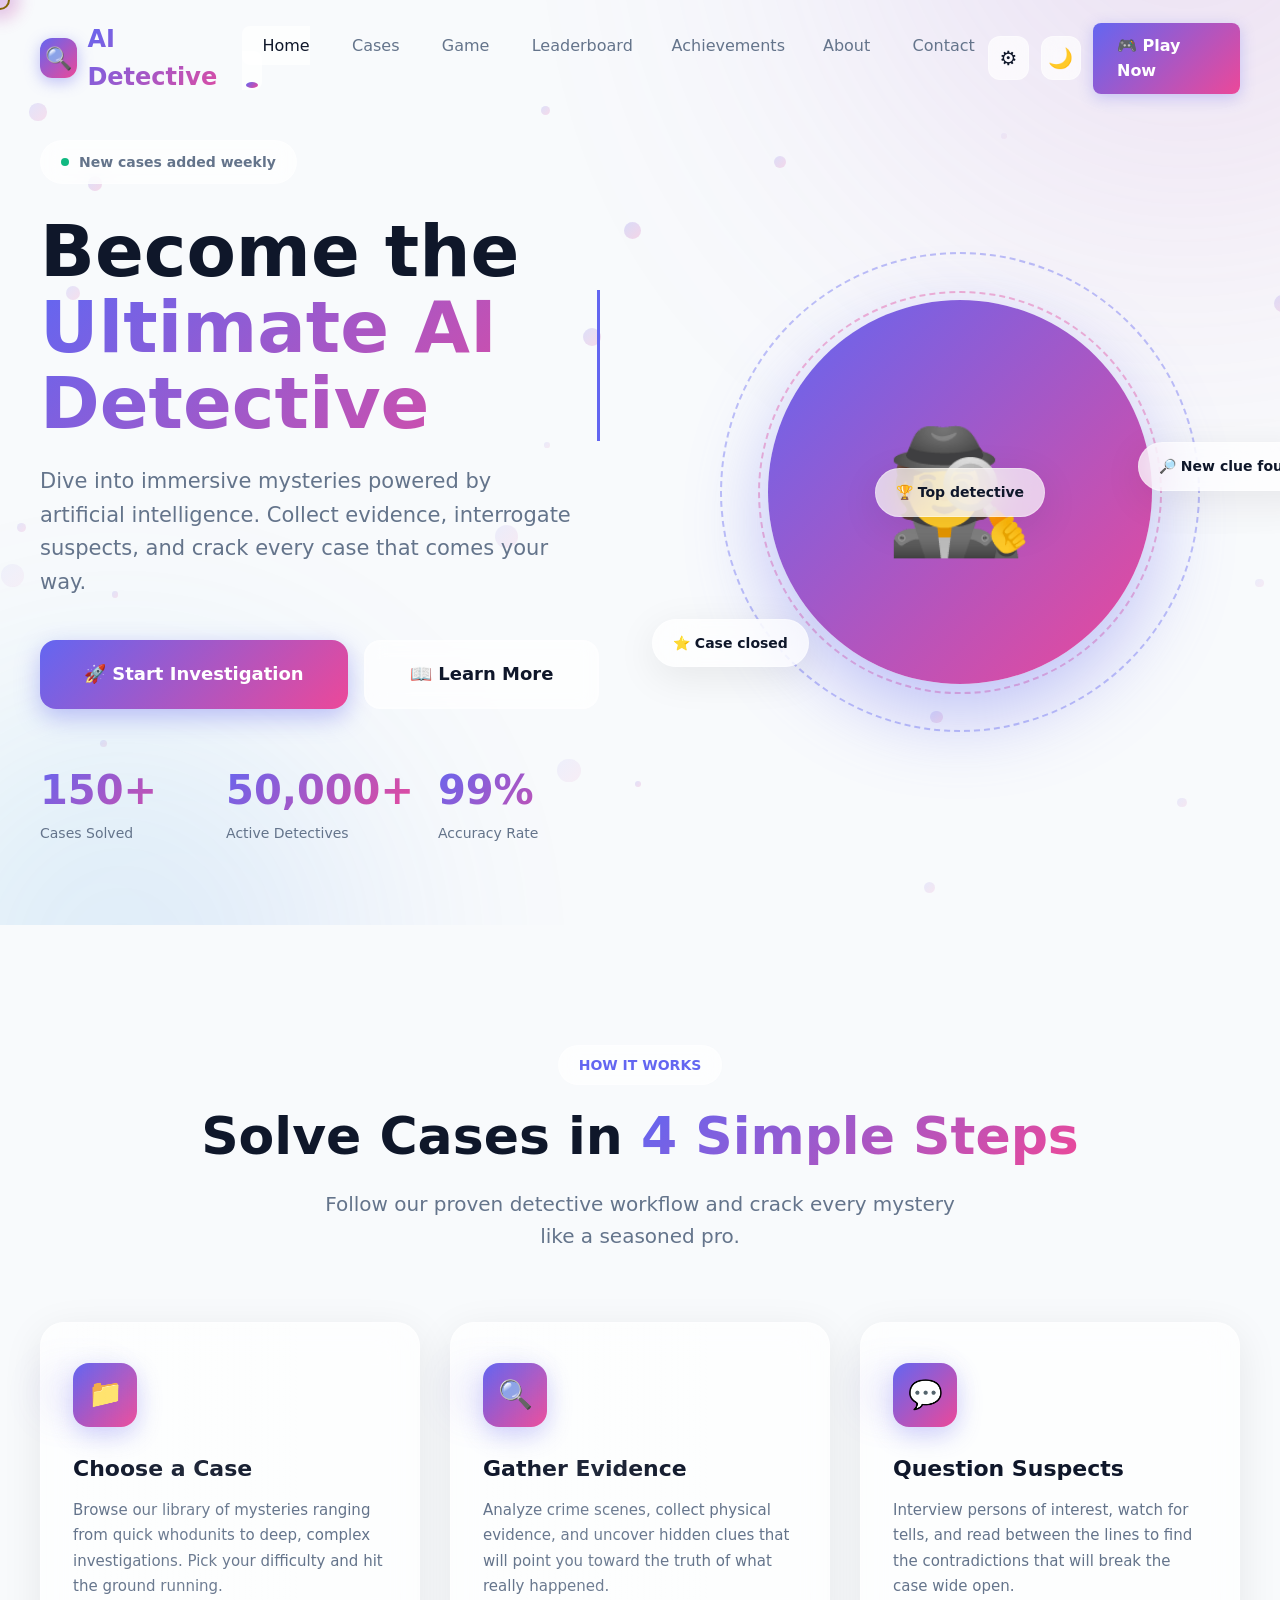
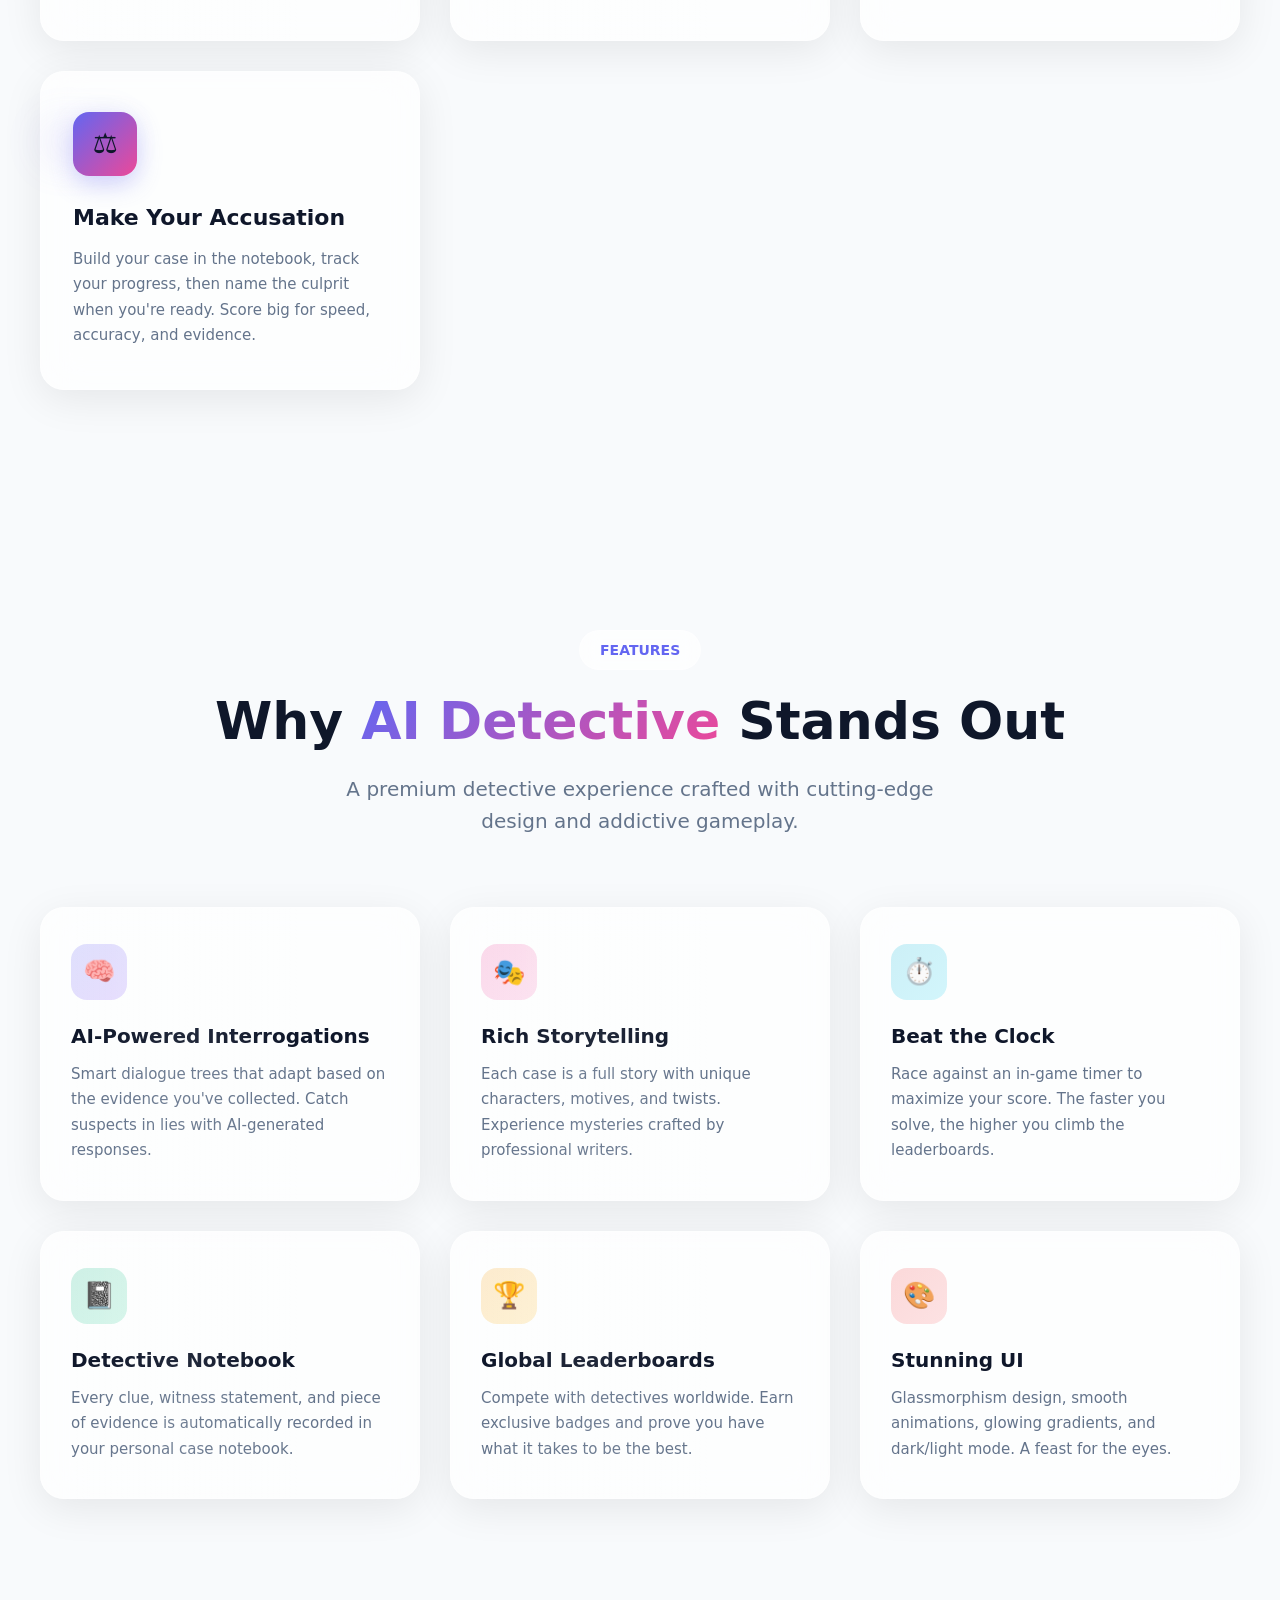
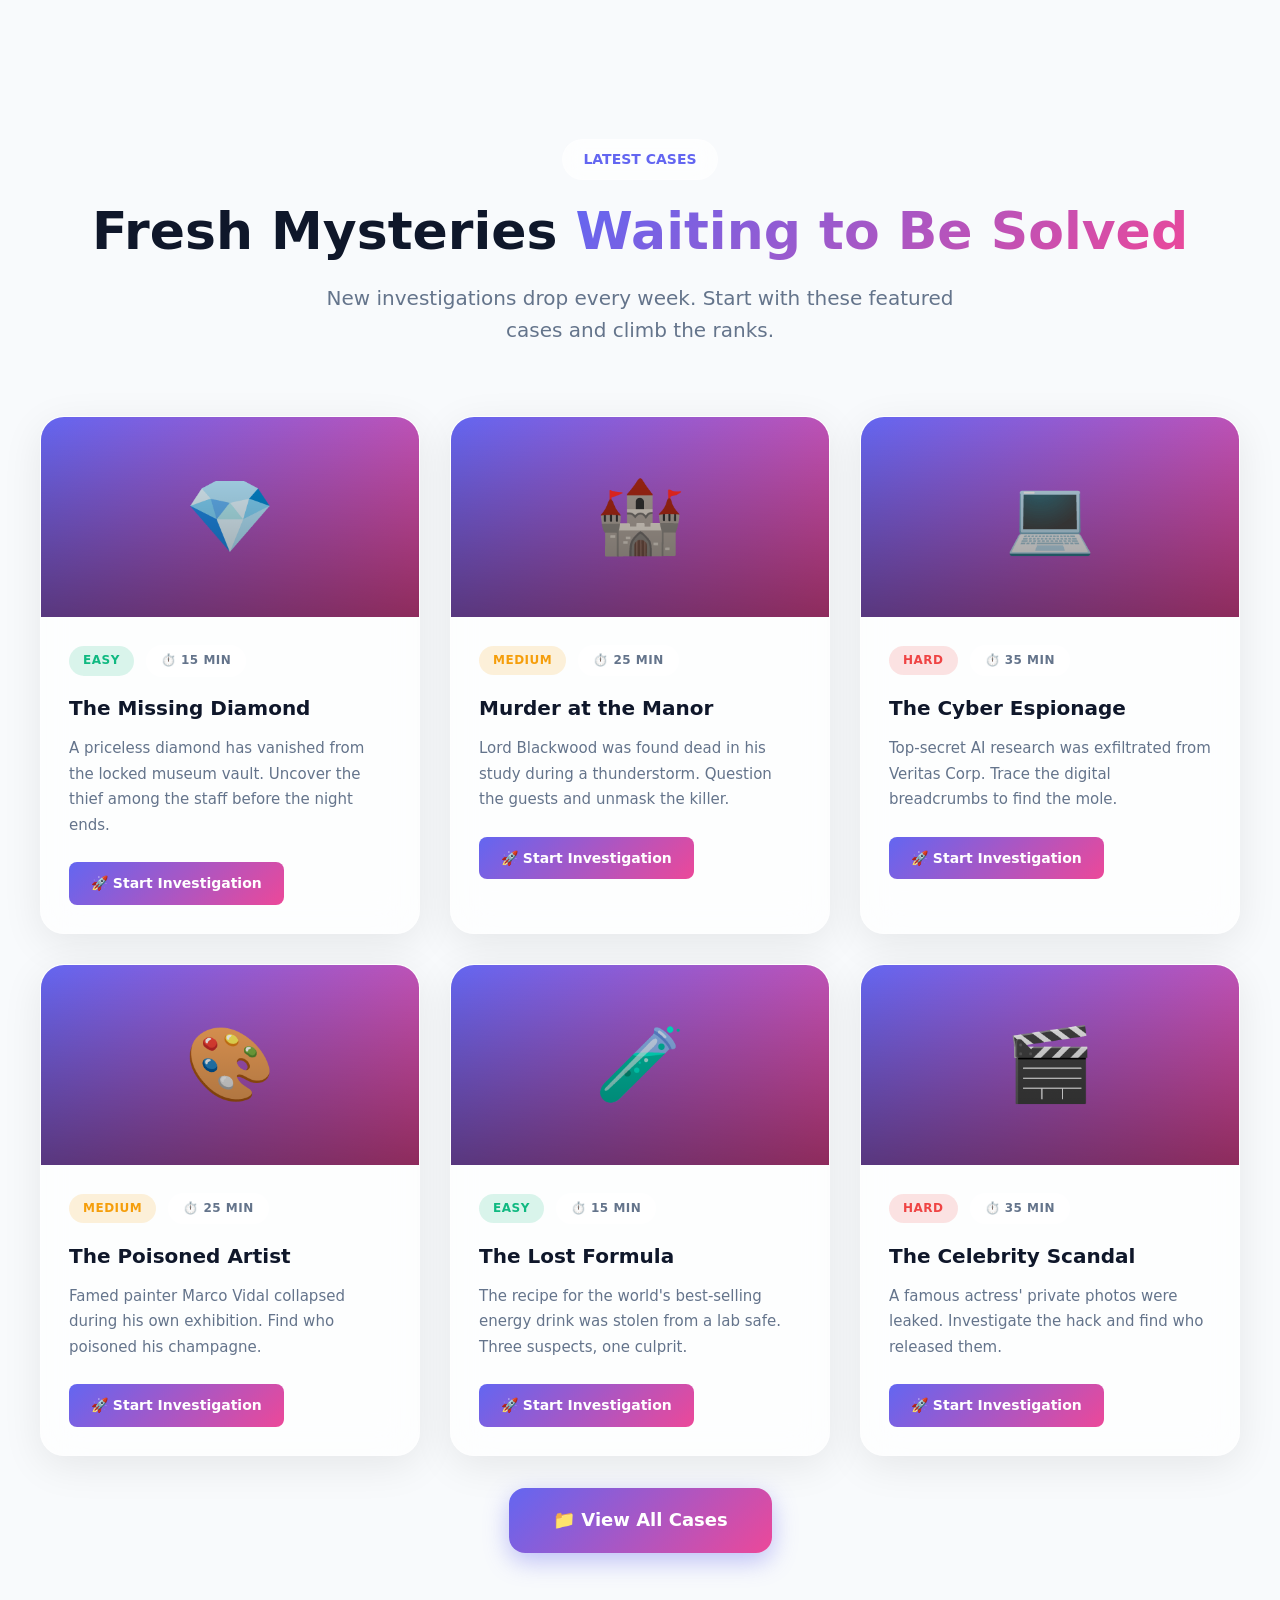
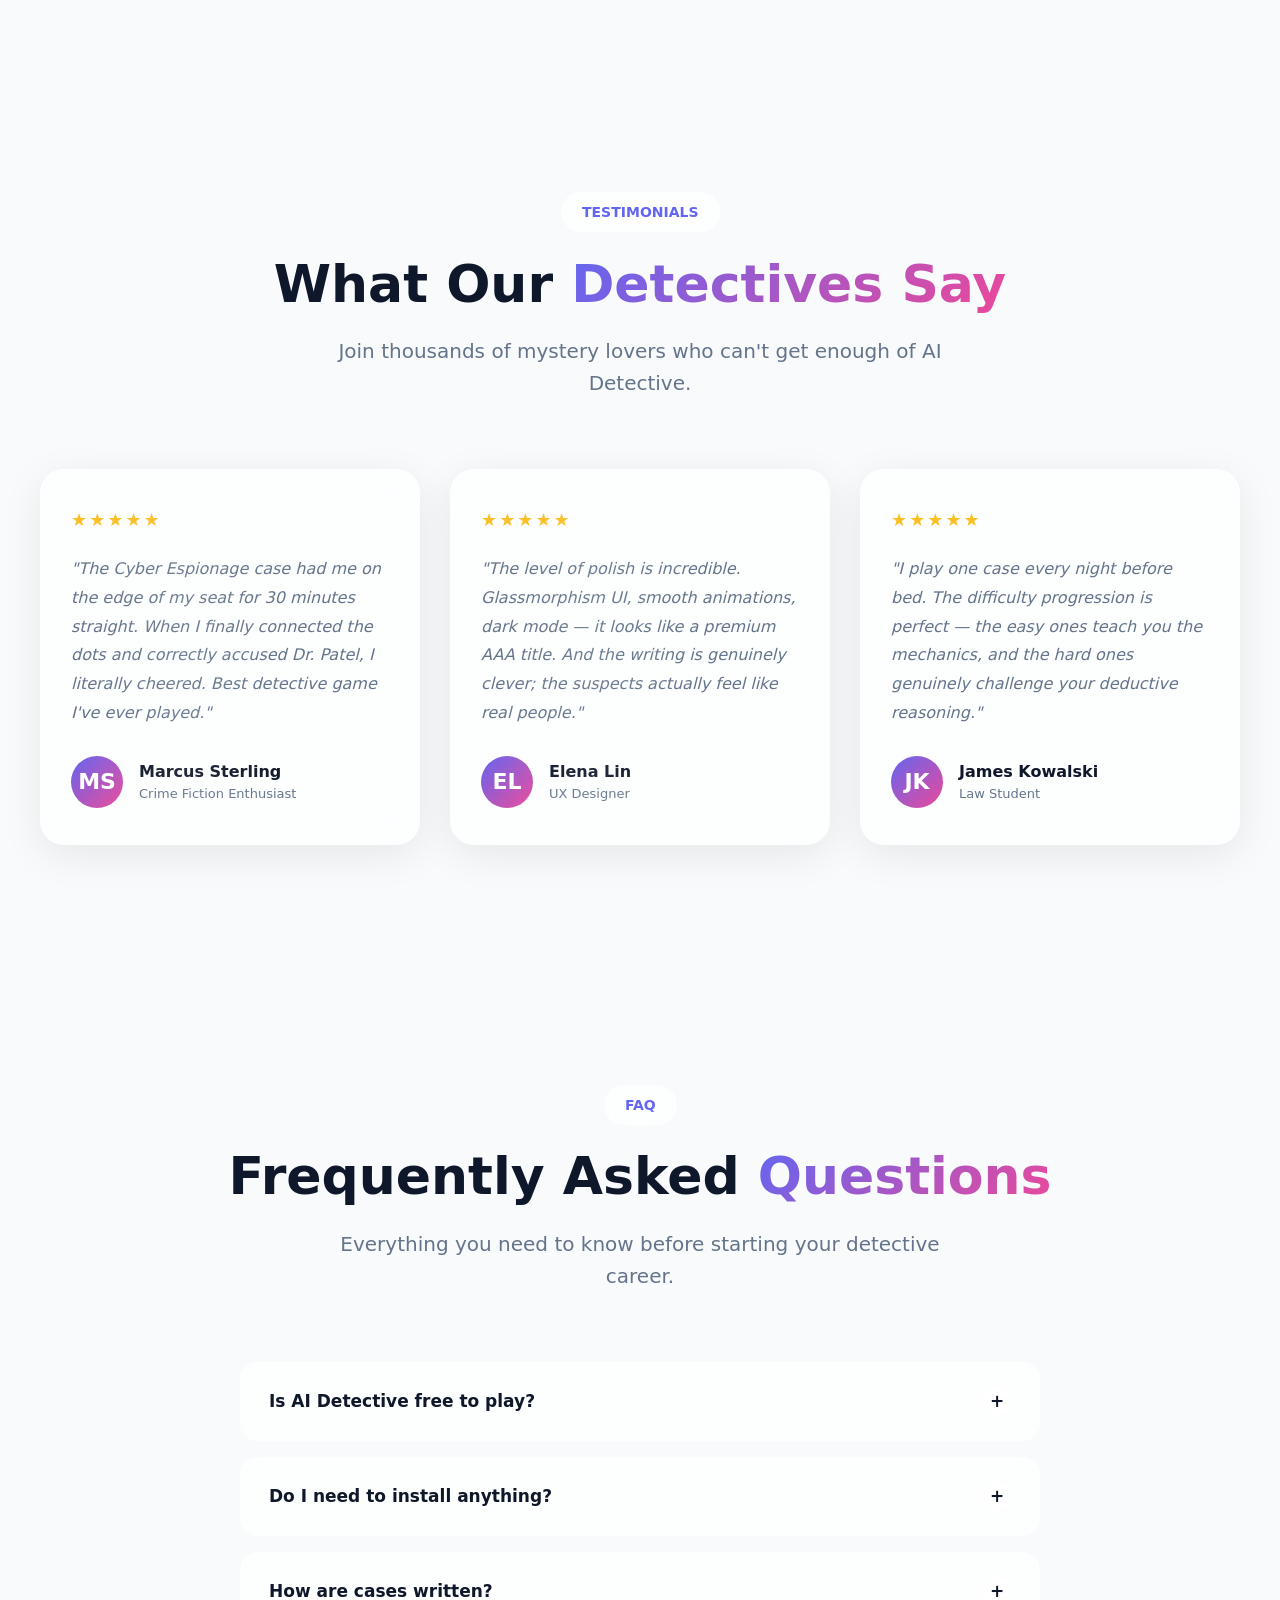
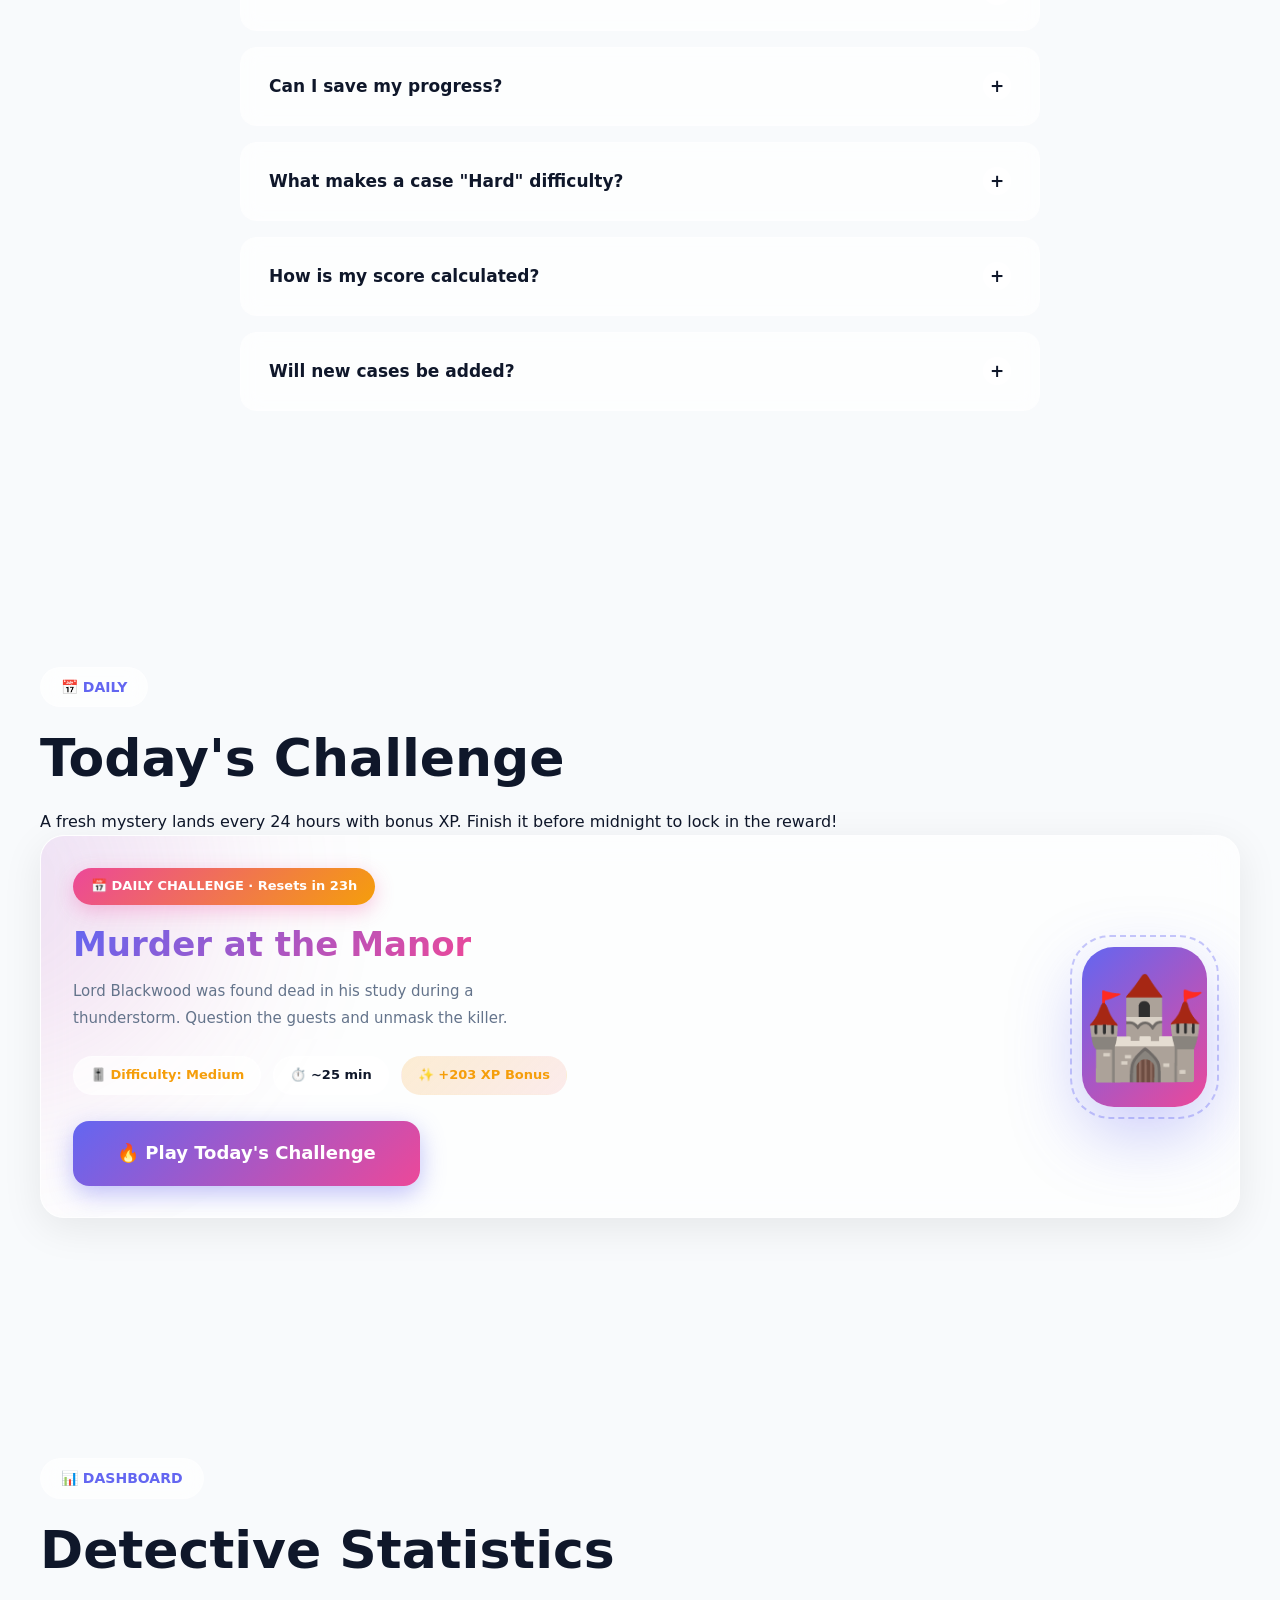
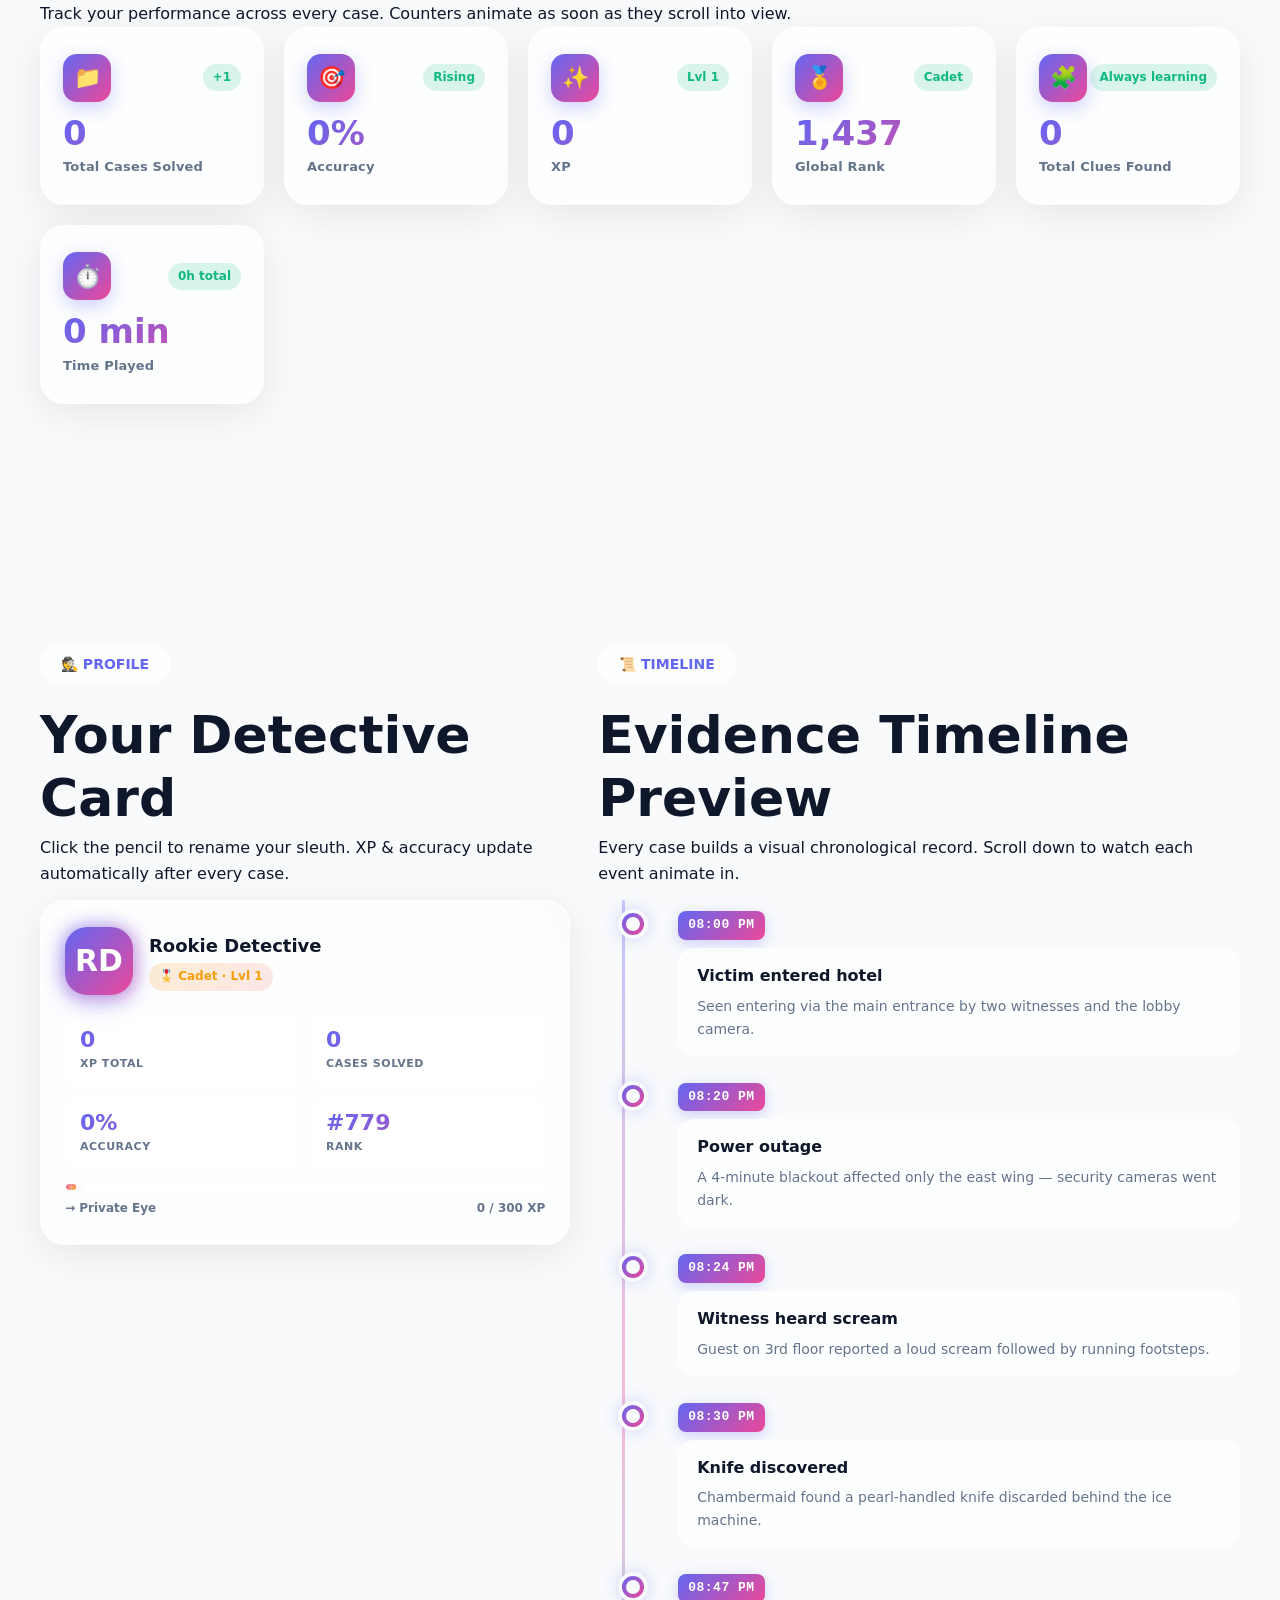
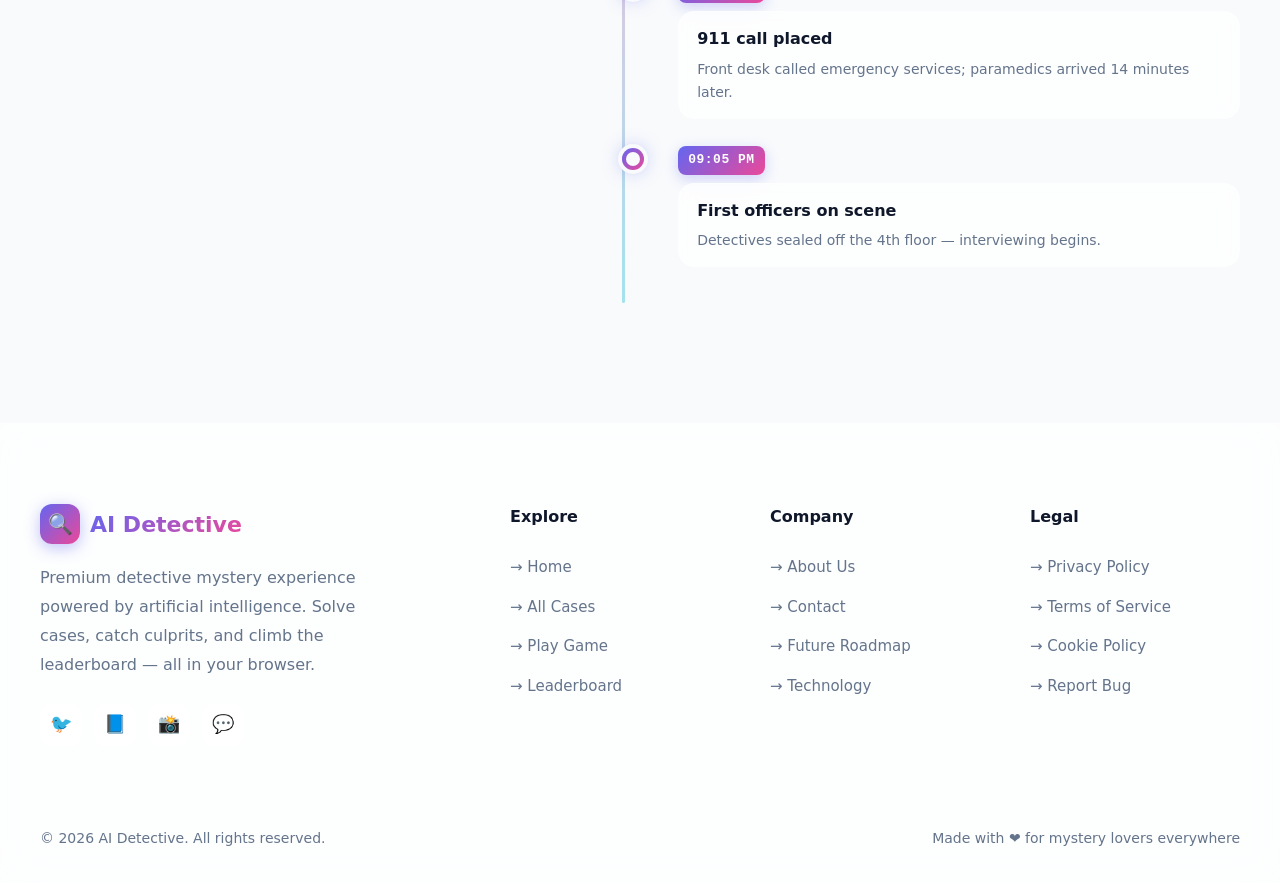
==== commit c33e62d9: "Second commit for upgradation" ====
--- a/index.html
+++ b/index.html
@@ -9,7 +9,16 @@
 </head>
 <body class="no-scroll">
 
-  <!-- Loading Screen -->
+  <!-- Fingerprint Loading Screen -->
+  <div class="fp-loader">
+    <div class="fp-wrap">
+      <div class="fp-icon">🔍<div class="fp-scan"></div></div>
+      <div class="fp-text">Scanning credentials...</div>
+      <div class="fp-bar"><div class="fp-bar-fill"></div></div>
+      <div class="fp-percent">0%</div>
+    </div>
+  </div>
+  <!-- Legacy fallback loader -->
   <div class="loader">
     <div class="loader-spinner"></div>
     <div class="loader-text">Loading AI Detective...</div>
@@ -34,10 +43,12 @@
         <li><a href="cases.html">Cases</a></li>
         <li><a href="game.html">Game</a></li>
         <li><a href="leaderboard.html">Leaderboard</a></li>
+        <li><a href="achievements.html">Achievements</a></li>
         <li><a href="about.html">About</a></li>
         <li><a href="contact.html">Contact</a></li>
       </ul>
       <div class="nav-actions">
+        <button class="settings-toggle" data-settings-toggle aria-label="Settings">⚙️</button>
         <button class="theme-toggle" data-theme-toggle aria-label="Toggle theme">
           <span data-theme-icon>☀️</span>
         </button>
@@ -61,6 +72,8 @@
       <li><a href="leaderboard.html">🏆 Leaderboard</a></li>
       <li><a href="about.html">ℹ️ About</a></li>
       <li><a href="contact.html">✉️ Contact</a></li>
+      <li><a href="achievements.html">🏅 Achievements</a></li>
+      <li><a href="#" data-settings-toggle>⚙️ Settings</a></li>
     </ul>
   </div>
 
@@ -332,6 +345,49 @@
       </div>
     </section>
 
+    <section class="section" id="daily">
+      <div class="container">
+        <div class="section-head reveal">
+          <span class="section-tag">📅 DAILY</span>
+          <h2 class="section-title">Today's Challenge</h2>
+          <p class="section-desc">A fresh mystery lands every 24 hours with bonus XP. Finish it before midnight to lock in the reward!</p>
+        </div>
+        <div data-daily-challenge class="reveal"></div>
+      </div>
+    </section>
+
+    <section class="section" id="stats">
+      <div class="container">
+        <div class="section-head reveal">
+          <span class="section-tag">📊 DASHBOARD</span>
+          <h2 class="section-title">Detective Statistics</h2>
+          <p class="section-desc">Track your performance across every case. Counters animate as soon as they scroll into view.</p>
+        </div>
+        <div data-stats-dashboard class="reveal"></div>
+      </div>
+    </section>
+
+    <section class="section" id="profile">
+      <div class="container" style="display:grid; grid-template-columns: minmax(0, 0.95fr) minmax(0, 1.15fr); gap: 28px; align-items:start;">
+        <div class="reveal">
+          <div class="section-head" style="text-align:left; margin-bottom:14px;">
+            <span class="section-tag">🕵️ PROFILE</span>
+            <h2 class="section-title" style="margin-bottom:6px;">Your Detective Card</h2>
+            <p class="section-desc">Click the pencil to rename your sleuth. XP &amp; accuracy update automatically after every case.</p>
+          </div>
+          <div data-profile-card></div>
+        </div>
+        <div class="reveal">
+          <div class="section-head" style="text-align:left; margin-bottom:14px;">
+            <span class="section-tag">📜 TIMELINE</span>
+            <h2 class="section-title" style="margin-bottom:6px;">Evidence Timeline Preview</h2>
+            <p class="section-desc">Every case builds a visual chronological record. Scroll down to watch each event animate in.</p>
+          </div>
+          <div data-timeline></div>
+        </div>
+      </div>
+    </section>
+
   </main>
 
   <!-- Footer -->
--- a/css/style.css
+++ b/css/style.css
@@ -2609,3 +2609,1173 @@
   background: var(--primary);
   color: white;
 }
+
+/* ============================================
+   NEW FEATURES - v2 ADDITIONS
+   ============================================ */
+
+/* ---------- Version constant ---------- */
+:root { --app-version: "v2.0.0"; }
+
+/* ---------- Disable animations preference ---------- */
+[data-animations="false"] * {
+  animation: none !important;
+  transition: none !important;
+}
+
+/* ============================================
+   FINGERPRINT LOADING SCREEN
+   ============================================ */
+.fp-loader {
+  position: fixed;
+  inset: 0;
+  background: var(--bg);
+  z-index: 100001;
+  display: flex;
+  align-items: center;
+  justify-content: center;
+  flex-direction: column;
+  gap: 28px;
+  transition: opacity 0.6s ease, visibility 0.6s ease;
+}
+
+.fp-loader.hidden {
+  opacity: 0;
+  visibility: hidden;
+  pointer-events: none;
+}
+
+.fp-wrap {
+  position: relative;
+  width: 180px;
+  height: 220px;
+  display: flex;
+  align-items: center;
+  justify-content: center;
+}
+
+.fp-icon {
+  position: relative;
+  font-size: 120px;
+  filter: drop-shadow(0 0 20px rgba(99, 102, 241, 0.4));
+  opacity: 0.15;
+  transition: opacity 0.4s ease;
+}
+
+.fp-icon.done { opacity: 1; }
+
+.fp-scan {
+  position: absolute;
+  left: -10%;
+  right: -10%;
+  height: 6px;
+  background: linear-gradient(90deg, transparent, #6366f1, #ec4899, #6366f1, transparent);
+  border-radius: 100px;
+  box-shadow: 0 0 20px rgba(99, 102, 241, 0.8), 0 0 40px rgba(236, 72, 153, 0.4);
+  animation: fpScan 1.6s ease-in-out infinite;
+}
+
+.fp-wrap.done .fp-scan { animation: fpGlow 0.8s ease-in-out 3; }
+
+@keyframes fpScan {
+  0%   { top: 8%;  opacity: 0.4; }
+  15%  { opacity: 1; }
+  50%  { top: 92%; opacity: 1; }
+  85%  { opacity: 1; }
+  100% { top: 8%;  opacity: 0.4; }
+}
+
+@keyframes fpGlow {
+  0%, 100% { box-shadow: 0 0 20px rgba(99, 102, 241, 0.8); transform: scale(1); }
+  50%      { box-shadow: 0 0 60px rgba(16, 185, 129, 0.9); transform: scale(1.15); }
+}
+
+.fp-text {
+  font-size: 18px;
+  font-weight: 600;
+  letter-spacing: 1px;
+  background: var(--gradient-primary);
+  -webkit-background-clip: text;
+  -webkit-text-fill-color: transparent;
+  background-clip: text;
+}
+
+.fp-percent {
+  font-family: var(--font-mono);
+  font-size: 14px;
+  color: var(--text-secondary);
+}
+
+.fp-bar {
+  width: 220px;
+  height: 4px;
+  background: var(--glass-bg);
+  border: 1px solid var(--glass-border);
+  border-radius: 100px;
+  overflow: hidden;
+}
+
+.fp-bar-fill {
+  height: 100%;
+  background: var(--gradient-primary);
+  border-radius: 100px;
+  width: 0%;
+  transition: width 0.15s linear;
+  box-shadow: 0 0 12px rgba(99, 102, 241, 0.6);
+}
+
+/* ============================================
+   DETECTIVE PROFILE
+   ============================================ */
+.profile-card {
+  padding: 26px 24px;
+  position: relative;
+  overflow: hidden;
+}
+
+.profile-card::before {
+  content: '';
+  position: absolute;
+  top: -50%;
+  right: -50%;
+  width: 200px;
+  height: 200px;
+  background: var(--gradient-primary);
+  border-radius: 50%;
+  filter: blur(80px);
+  opacity: 0.15;
+  pointer-events: none;
+}
+
+.profile-header {
+  display: flex;
+  align-items: center;
+  gap: 16px;
+  margin-bottom: 20px;
+}
+
+.profile-avatar {
+  width: 68px;
+  height: 68px;
+  border-radius: 22px;
+  background: var(--gradient-primary);
+  display: flex;
+  align-items: center;
+  justify-content: center;
+  font-size: 30px;
+  font-weight: 800;
+  color: white;
+  box-shadow: 0 8px 25px rgba(99, 102, 241, 0.35);
+  flex-shrink: 0;
+  position: relative;
+}
+
+.profile-avatar::after {
+  content: '';
+  position: absolute;
+  inset: -3px;
+  border-radius: 24px;
+  background: var(--gradient-primary);
+  z-index: -1;
+  opacity: 0.5;
+  filter: blur(8px);
+}
+
+.profile-name-wrap { flex: 1; min-width: 0; }
+
+.profile-name {
+  font-weight: 800;
+  font-size: 18px;
+  margin-bottom: 2px;
+  display: flex;
+  align-items: center;
+  gap: 8px;
+}
+
+.profile-edit-btn {
+  width: 22px;
+  height: 22px;
+  border-radius: 6px;
+  font-size: 11px;
+  display: inline-flex;
+  align-items: center;
+  justify-content: center;
+  background: var(--glass-bg);
+  border: 1px solid var(--glass-border);
+  color: var(--text-secondary);
+  cursor: pointer;
+  opacity: 0;
+  transition: opacity var(--transition-fast);
+}
+
+.profile-name-wrap:hover .profile-edit-btn { opacity: 1; }
+
+.profile-rank {
+  display: inline-flex;
+  align-items: center;
+  gap: 6px;
+  padding: 4px 10px;
+  border-radius: 100px;
+  background: linear-gradient(135deg, rgba(245, 158, 11, 0.18), rgba(239, 68, 68, 0.12));
+  color: #f59e0b;
+  font-size: 12px;
+  font-weight: 700;
+}
+
+.profile-stats {
+  display: grid;
+  grid-template-columns: repeat(2, 1fr);
+  gap: 12px;
+}
+
+.profile-stat {
+  padding: 12px 14px;
+  border-radius: 14px;
+  background: var(--glass-bg);
+  border: 1px solid var(--glass-border);
+  transition: transform var(--transition-fast), border-color var(--transition-fast);
+}
+
+.profile-stat:hover {
+  transform: translateY(-2px);
+  border-color: var(--primary);
+}
+
+.profile-stat-value {
+  font-size: 22px;
+  font-weight: 800;
+  background: var(--gradient-primary);
+  -webkit-background-clip: text;
+  -webkit-text-fill-color: transparent;
+  background-clip: text;
+  line-height: 1.1;
+  margin-bottom: 3px;
+}
+
+.profile-stat-label {
+  font-size: 11px;
+  color: var(--text-secondary);
+  font-weight: 600;
+  text-transform: uppercase;
+  letter-spacing: 0.5px;
+}
+
+.xp-bar {
+  width: 100%;
+  height: 8px;
+  background: var(--glass-bg);
+  border-radius: 100px;
+  border: 1px solid var(--glass-border);
+  overflow: hidden;
+  margin-top: 14px;
+}
+
+.xp-bar-fill {
+  height: 100%;
+  background: var(--gradient-accent);
+  border-radius: 100px;
+  width: 30%;
+  transition: width 0.8s cubic-bezier(0.4, 0, 0.2, 1);
+  box-shadow: 0 0 12px rgba(236, 72, 153, 0.4);
+  position: relative;
+}
+
+.xp-bar-fill::after {
+  content: '';
+  position: absolute;
+  inset: 0;
+  background: linear-gradient(90deg, transparent, rgba(255,255,255,0.35), transparent);
+  animation: xpShine 2.4s ease-in-out infinite;
+}
+
+@keyframes xpShine {
+  0%   { transform: translateX(-100%); }
+  100% { transform: translateX(100%); }
+}
+
+.xp-bar-label {
+  display: flex;
+  justify-content: space-between;
+  font-size: 12px;
+  color: var(--text-secondary);
+  margin-top: 8px;
+  font-weight: 600;
+}
+
+/* ============================================
+   ACHIEVEMENTS
+   ============================================ */
+.ach-grid {
+  display: grid;
+  grid-template-columns: repeat(auto-fit, minmax(280px, 1fr));
+  gap: 24px;
+}
+
+.ach-card {
+  padding: 28px 24px;
+  position: relative;
+  overflow: hidden;
+  opacity: 0.45;
+  filter: grayscale(60%);
+  transition: all 0.5s cubic-bezier(0.4, 0, 0.2, 1);
+}
+
+.ach-card.unlocked {
+  opacity: 1;
+  filter: grayscale(0%);
+}
+
+.ach-card.unlocked::before {
+  content: '';
+  position: absolute;
+  inset: -2px;
+  background: var(--gradient-primary);
+  border-radius: var(--radius-lg);
+  z-index: -1;
+  opacity: 0.6;
+  filter: blur(18px);
+  animation: achGlow 2.4s ease-in-out infinite;
+}
+
+@keyframes achGlow {
+  0%, 100% { opacity: 0.4; transform: scale(1); }
+  50%      { opacity: 0.75; transform: scale(1.03); }
+}
+
+.ach-top {
+  display: flex;
+  align-items: flex-start;
+  gap: 16px;
+  margin-bottom: 16px;
+}
+
+.ach-icon {
+  width: 60px;
+  height: 60px;
+  border-radius: 18px;
+  display: flex;
+  align-items: center;
+  justify-content: center;
+  font-size: 28px;
+  background: var(--glass-bg);
+  border: 1px solid var(--glass-border);
+  flex-shrink: 0;
+  transition: all var(--transition-normal);
+}
+
+.ach-card.unlocked .ach-icon {
+  background: var(--gradient-primary);
+  color: white;
+  border-color: transparent;
+  box-shadow: 0 8px 25px rgba(99, 102, 241, 0.4);
+}
+
+.ach-title-wrap { flex: 1; min-width: 0; }
+
+.ach-status {
+  display: inline-block;
+  padding: 3px 10px;
+  border-radius: 100px;
+  font-size: 10px;
+  font-weight: 800;
+  letter-spacing: 0.8px;
+  text-transform: uppercase;
+  margin-bottom: 6px;
+}
+
+.ach-status.locked { background: rgba(148, 163, 184, 0.15); color: var(--text-secondary); }
+.ach-status.unlocked { background: rgba(16, 185, 129, 0.18); color: var(--success); }
+
+.ach-name {
+  font-size: 18px;
+  font-weight: 700;
+  margin-bottom: 10px;
+}
+
+.ach-desc {
+  font-size: 14px;
+  color: var(--text-secondary);
+  line-height: 1.7;
+}
+
+.ach-progress {
+  margin-top: 18px;
+}
+
+.ach-progress-row {
+  display: flex;
+  justify-content: space-between;
+  font-size: 12px;
+  font-weight: 600;
+  color: var(--text-secondary);
+  margin-bottom: 8px;
+}
+
+.ach-progress-bar {
+  height: 6px;
+  border-radius: 100px;
+  background: var(--glass-bg);
+  border: 1px solid var(--glass-border);
+  overflow: hidden;
+}
+
+.ach-progress-fill {
+  height: 100%;
+  border-radius: 100px;
+  background: var(--gradient-primary);
+  transition: width 0.8s ease;
+  width: 0;
+}
+
+.ach-reward {
+  display: inline-flex;
+  align-items: center;
+  gap: 6px;
+  margin-top: 14px;
+  padding: 6px 12px;
+  border-radius: 100px;
+  background: linear-gradient(135deg, rgba(245, 158, 11, 0.14), rgba(236, 72, 153, 0.14));
+  color: #f59e0b;
+  font-size: 12px;
+  font-weight: 700;
+}
+
+/* ============================================
+   DAILY CHALLENGE
+   ============================================ */
+.daily-card {
+  padding: 32px;
+  position: relative;
+  overflow: hidden;
+  display: grid;
+  grid-template-columns: 1.3fr 1fr;
+  gap: 40px;
+  align-items: center;
+}
+
+.daily-card::before {
+  content: '';
+  position: absolute;
+  top: -40%;
+  left: -20%;
+  width: 400px;
+  height: 400px;
+  background: var(--gradient-primary);
+  border-radius: 50%;
+  filter: blur(100px);
+  opacity: 0.18;
+  pointer-events: none;
+}
+
+.daily-badge {
+  display: inline-flex;
+  align-items: center;
+  gap: 8px;
+  padding: 8px 18px;
+  border-radius: 100px;
+  background: var(--gradient-accent);
+  color: white;
+  font-size: 13px;
+  font-weight: 700;
+  margin-bottom: 20px;
+  box-shadow: 0 6px 20px rgba(236, 72, 153, 0.3);
+  animation: pulse 2.2s ease-in-out infinite;
+}
+
+.daily-title {
+  font-size: clamp(24px, 4vw, 34px);
+  font-weight: 800;
+  line-height: 1.15;
+  margin-bottom: 14px;
+}
+
+.daily-title span {
+  background: var(--gradient-primary);
+  -webkit-background-clip: text;
+  -webkit-text-fill-color: transparent;
+  background-clip: text;
+}
+
+.daily-desc {
+  color: var(--text-secondary);
+  font-size: 15px;
+  line-height: 1.8;
+  margin-bottom: 24px;
+  max-width: 500px;
+}
+
+.daily-meta {
+  display: flex;
+  flex-wrap: wrap;
+  gap: 12px;
+  margin-bottom: 26px;
+}
+
+.daily-tag {
+  padding: 8px 16px;
+  border-radius: 100px;
+  font-size: 13px;
+  font-weight: 700;
+  display: inline-flex;
+  align-items: center;
+  gap: 6px;
+  border: 1px solid var(--glass-border);
+  background: var(--glass-bg);
+}
+
+.daily-tag.xp {
+  background: linear-gradient(135deg, rgba(245, 158, 11, 0.18), rgba(239, 68, 68, 0.1));
+  border-color: transparent;
+  color: #f59e0b;
+}
+
+.daily-tag.easy { color: var(--success); }
+.daily-tag.medium { color: var(--warning); }
+.daily-tag.hard { color: var(--danger); }
+
+.daily-visual {
+  aspect-ratio: 1;
+  max-width: 280px;
+  margin-left: auto;
+  border-radius: 32px;
+  background: var(--gradient-primary);
+  display: flex;
+  align-items: center;
+  justify-content: center;
+  font-size: 100px;
+  position: relative;
+  box-shadow: 0 25px 70px rgba(99, 102, 241, 0.35);
+  animation: detectiveFloat 4.5s ease-in-out infinite;
+}
+
+.daily-visual::after {
+  content: '';
+  position: absolute;
+  inset: -12px;
+  border: 2px dashed var(--primary);
+  border-radius: 40px;
+  opacity: 0.35;
+  animation: rotate 18s linear infinite;
+}
+
+@media (max-width: 820px) {
+  .daily-card {
+    grid-template-columns: 1fr;
+    gap: 24px;
+    text-align: center;
+  }
+  .daily-meta { justify-content: center; }
+  .daily-visual { margin: 0 auto; }
+}
+
+/* ============================================
+   STATS DASHBOARD
+   ============================================ */
+.stats-grid {
+  display: grid;
+  grid-template-columns: repeat(auto-fit, minmax(220px, 1fr));
+  gap: 20px;
+}
+
+.stat-card {
+  padding: 26px 22px;
+  position: relative;
+  overflow: hidden;
+}
+
+.stat-card::after {
+  content: '';
+  position: absolute;
+  top: 0;
+  left: 0;
+  width: 60px;
+  height: 100%;
+  background: linear-gradient(90deg, transparent, rgba(255,255,255,0.12), transparent);
+  transform: translateX(-120%);
+  transition: transform 0.9s ease;
+  pointer-events: none;
+}
+
+.stat-card:hover::after { transform: translateX(400%); }
+
+.stat-card-top {
+  display: flex;
+  align-items: center;
+  justify-content: space-between;
+  margin-bottom: 14px;
+}
+
+.stat-icon {
+  width: 48px;
+  height: 48px;
+  border-radius: 14px;
+  display: flex;
+  align-items: center;
+  justify-content: center;
+  font-size: 22px;
+  background: var(--gradient-primary);
+  color: white;
+  box-shadow: 0 6px 18px rgba(99, 102, 241, 0.3);
+  transition: transform 0.4s ease;
+}
+
+.stat-card:hover .stat-icon {
+  transform: scale(1.12) rotate(-6deg);
+}
+
+.stat-trend {
+  font-size: 12px;
+  font-weight: 800;
+  padding: 4px 10px;
+  border-radius: 100px;
+  background: rgba(16, 185, 129, 0.15);
+  color: var(--success);
+}
+
+.stat-value {
+  font-size: 34px;
+  font-weight: 900;
+  line-height: 1.05;
+  background: var(--gradient-primary);
+  -webkit-background-clip: text;
+  -webkit-text-fill-color: transparent;
+  background-clip: text;
+  margin-bottom: 6px;
+}
+
+.stat-label {
+  font-size: 13px;
+  color: var(--text-secondary);
+  font-weight: 600;
+  letter-spacing: 0.2px;
+}
+
+/* ============================================
+   EVIDENCE TIMELINE
+   ============================================ */
+.timeline {
+  position: relative;
+  padding: 10px 0 10px 10px;
+}
+
+.timeline::before {
+  content: '';
+  position: absolute;
+  top: 0;
+  bottom: 0;
+  left: 24px;
+  width: 3px;
+  background: linear-gradient(180deg, var(--primary), var(--secondary), var(--accent));
+  border-radius: 100px;
+  opacity: 0.35;
+}
+
+.tl-item {
+  position: relative;
+  padding: 0 0 26px 70px;
+  opacity: 0;
+  transform: translateX(-20px);
+  transition: opacity 0.6s ease, transform 0.6s ease;
+}
+
+.tl-item.visible {
+  opacity: 1;
+  transform: translateX(0);
+}
+
+.tl-dot {
+  position: absolute;
+  left: 14px;
+  top: 3px;
+  width: 22px;
+  height: 22px;
+  border-radius: 50%;
+  background: var(--gradient-primary);
+  box-shadow: 0 0 0 4px var(--bg), 0 0 18px rgba(99, 102, 241, 0.5);
+}
+
+.tl-dot::after {
+  content: '';
+  position: absolute;
+  inset: 4px;
+  border-radius: 50%;
+  background: var(--bg);
+}
+
+.tl-time {
+  display: inline-block;
+  font-family: var(--font-mono);
+  font-weight: 700;
+  font-size: 13px;
+  padding: 4px 10px;
+  border-radius: 8px;
+  background: var(--gradient-primary);
+  color: white;
+  margin-bottom: 8px;
+  letter-spacing: 0.5px;
+  box-shadow: 0 4px 14px rgba(99, 102, 241, 0.28);
+}
+
+.tl-content {
+  padding: 14px 18px;
+  border-radius: var(--radius-md);
+  background: var(--glass-bg);
+  border: 1px solid var(--glass-border);
+  backdrop-filter: blur(10px);
+  transition: border-color var(--transition-fast), transform var(--transition-fast);
+}
+
+.tl-content:hover {
+  border-color: var(--primary);
+  transform: translateX(6px);
+}
+
+.tl-title {
+  font-weight: 700;
+  font-size: 16px;
+  margin-bottom: 6px;
+}
+
+.tl-desc {
+  font-size: 14px;
+  color: var(--text-secondary);
+  line-height: 1.65;
+}
+
+/* ============================================
+   SETTINGS PANEL
+   ============================================ */
+.settings-toggle {
+  width: 44px;
+  height: 44px;
+  border-radius: 12px;
+  background: var(--glass-bg);
+  border: 1px solid var(--glass-border);
+  display: flex;
+  align-items: center;
+  justify-content: center;
+  font-size: 20px;
+  transition: all var(--transition-fast);
+  backdrop-filter: blur(10px);
+}
+
+.settings-toggle:hover {
+  transform: rotate(90deg) scale(1.08);
+  background: var(--gradient-primary);
+  color: white;
+  border-color: transparent;
+}
+
+.settings-panel {
+  position: fixed;
+  top: 0;
+  right: -120%;
+  width: 90%;
+  max-width: 380px;
+  height: 100vh;
+  background: var(--glass-bg);
+  backdrop-filter: blur(30px);
+  -webkit-backdrop-filter: blur(30px);
+  border-left: 1px solid var(--glass-border);
+  padding: 90px 26px 30px;
+  z-index: 1002;
+  transition: right 0.45s cubic-bezier(0.4, 0, 0.2, 1);
+  box-shadow: -10px 0 50px rgba(0, 0, 0, 0.18);
+  overflow-y: auto;
+}
+
+.settings-panel.active { right: 0; }
+
+.settings-header {
+  display: flex;
+  align-items: center;
+  justify-content: space-between;
+  margin-bottom: 26px;
+  padding-bottom: 16px;
+  border-bottom: 1px solid var(--glass-border);
+}
+
+.settings-title {
+  font-size: 22px;
+  font-weight: 800;
+}
+
+.settings-close {
+  width: 36px;
+  height: 36px;
+  border-radius: 10px;
+  background: var(--glass-bg);
+  border: 1px solid var(--glass-border);
+  display: flex;
+  align-items: center;
+  justify-content: center;
+  font-size: 16px;
+  transition: all var(--transition-fast);
+}
+
+.settings-close:hover {
+  background: var(--danger);
+  color: white;
+  transform: rotate(90deg);
+  border-color: transparent;
+}
+
+.settings-group {
+  margin-bottom: 24px;
+}
+
+.settings-group-title {
+  font-size: 11px;
+  font-weight: 800;
+  letter-spacing: 1.2px;
+  text-transform: uppercase;
+  color: var(--text-secondary);
+  margin-bottom: 12px;
+  padding-left: 2px;
+}
+
+.settings-row {
+  display: flex;
+  align-items: center;
+  justify-content: space-between;
+  padding: 14px 16px;
+  border-radius: 14px;
+  background: var(--glass-bg);
+  border: 1px solid var(--glass-border);
+  margin-bottom: 10px;
+  transition: all var(--transition-fast);
+}
+
+.settings-row:hover {
+  border-color: var(--primary);
+  transform: translateX(4px);
+}
+
+.settings-row-info {
+  display: flex;
+  align-items: center;
+  gap: 12px;
+}
+
+.settings-row-icon {
+  width: 36px;
+  height: 36px;
+  border-radius: 10px;
+  display: flex;
+  align-items: center;
+  justify-content: center;
+  font-size: 18px;
+  background: linear-gradient(135deg, rgba(99, 102, 241, 0.16), rgba(236, 72, 153, 0.1));
+}
+
+.settings-row-text { font-size: 14px; font-weight: 600; }
+.settings-row-hint { font-size: 12px; color: var(--text-secondary); margin-top: 2px; font-weight: 500; }
+
+/* Toggle Switch */
+.switch {
+  position: relative;
+  width: 48px;
+  height: 26px;
+  flex-shrink: 0;
+}
+
+.switch input {
+  opacity: 0;
+  width: 0;
+  height: 0;
+}
+
+.switch-slider {
+  position: absolute;
+  inset: 0;
+  background: var(--glass-border);
+  border: 1px solid var(--glass-border);
+  border-radius: 100px;
+  cursor: pointer;
+  transition: background 0.3s ease;
+}
+
+.switch-slider::before {
+  content: '';
+  position: absolute;
+  top: 3px;
+  left: 3px;
+  width: 18px;
+  height: 18px;
+  border-radius: 50%;
+  background: white;
+  box-shadow: 0 2px 6px rgba(0,0,0,0.2);
+  transition: transform 0.3s cubic-bezier(0.4, 0, 0.2, 1);
+}
+
+.switch input:checked + .switch-slider {
+  background: var(--gradient-primary);
+  border-color: transparent;
+  box-shadow: 0 0 14px rgba(99, 102, 241, 0.5);
+}
+
+.switch input:checked + .switch-slider::before {
+  transform: translateX(22px);
+}
+
+.settings-footer {
+  margin-top: 24px;
+  padding-top: 20px;
+  border-top: 1px solid var(--glass-border);
+  text-align: center;
+  color: var(--text-secondary);
+  font-size: 12px;
+  font-weight: 600;
+}
+
+/* ============================================
+   BACK TO TOP - ENHANCED
+   ============================================ */
+.back-to-top {
+  position: fixed;
+  bottom: 28px;
+  right: 28px;
+  width: 54px;
+  height: 54px;
+  border-radius: 50%;
+  background: var(--gradient-primary);
+  color: white;
+  display: flex;
+  align-items: center;
+  justify-content: center;
+  font-size: 20px;
+  font-weight: 800;
+  box-shadow: 0 12px 32px rgba(99, 102, 241, 0.45);
+  opacity: 0;
+  visibility: hidden;
+  transform: translateY(30px) scale(0.8);
+  transition: all 0.35s cubic-bezier(0.4, 0, 0.2, 1);
+  z-index: 900;
+}
+
+.back-to-top::before {
+  content: '';
+  position: absolute;
+  inset: -4px;
+  border-radius: 50%;
+  background: var(--gradient-primary);
+  z-index: -1;
+  filter: blur(12px);
+  opacity: 0;
+  transition: opacity 0.35s ease;
+}
+
+.back-to-top.visible {
+  opacity: 1;
+  visibility: visible;
+  transform: translateY(0) scale(1);
+}
+
+.back-to-top.visible::before {
+  opacity: 0.45;
+  animation: bttPulse 2s ease-in-out infinite;
+}
+
+@keyframes bttPulse {
+  0%, 100% { transform: scale(1); opacity: 0.4; }
+  50%      { transform: scale(1.15); opacity: 0.7; }
+}
+
+.back-to-top:hover {
+  transform: translateY(-6px) scale(1.08);
+  box-shadow: 0 18px 45px rgba(99, 102, 241, 0.6);
+}
+
+/* ============================================
+   ENHANCED MICRO ANIMATIONS
+   ============================================ */
+
+/* Enhanced button hover */
+.btn {
+  position: relative;
+  transform: translateZ(0);
+  will-change: transform;
+}
+
+.btn-primary::after {
+  content: '';
+  position: absolute;
+  inset: 0;
+  border-radius: inherit;
+  background: radial-gradient(circle at var(--mx, 50%) var(--my, 50%), rgba(255,255,255,0.35), transparent 55%);
+  opacity: 0;
+  transition: opacity 0.35s ease;
+  pointer-events: none;
+}
+
+.btn-primary:hover::after { opacity: 1; }
+
+/* Enhanced card hover lift + shine sweep */
+.glass {
+  position: relative;
+  transform-style: preserve-3d;
+}
+
+.glass::after {
+  content: '';
+  position: absolute;
+  top: 0;
+  left: -100%;
+  width: 60%;
+  height: 100%;
+  background: linear-gradient(90deg, transparent, rgba(255,255,255,0.08), transparent);
+  pointer-events: none;
+  transition: left 0.85s ease;
+}
+
+.glass:hover::after { left: 120%; }
+
+.glass-glow:hover {
+  transform: translateY(-6px) scale(1.01);
+}
+
+/* Enhanced navbar links */
+.nav-links a {
+  position: relative;
+  overflow: hidden;
+}
+
+.nav-links a::after {
+  content: '';
+  position: absolute;
+  left: 50%;
+  bottom: 6px;
+  width: 0;
+  height: 2px;
+  background: var(--gradient-primary);
+  transform: translateX(-50%);
+  transition: width 0.35s cubic-bezier(0.4, 0, 0.2, 1);
+  border-radius: 100px;
+}
+
+.nav-links a:hover::after { width: 60%; }
+.nav-links a.active::after { width: 60%; }
+
+.nav-links a.active {
+  color: var(--text);
+  background: var(--glass-bg);
+}
+
+/* Page fade-in transition for page-load polish */
+body { animation: pageFadeIn 0.5s ease; }
+
+@keyframes pageFadeIn {
+  from { opacity: 0; transform: translateY(6px); }
+  to   { opacity: 1; transform: translateY(0); }
+}
+
+/* Enhanced smooth scroll fallback (progressive) */
+@media (prefers-reduced-motion: reduce) {
+  html { scroll-behavior: auto; }
+  * { animation-duration: 0.001s !important; transition-duration: 0.001s !important; }
+}
+
+/* ============================================
+   NEW FOOTER - ENHANCED
+   ============================================ */
+.footer-brand-version {
+  display: inline-block;
+  margin-top: 14px;
+  padding: 5px 12px;
+  border-radius: 100px;
+  background: var(--glass-bg);
+  border: 1px solid var(--glass-border);
+  font-family: var(--font-mono);
+  font-size: 12px;
+  color: var(--text-secondary);
+  font-weight: 700;
+  letter-spacing: 0.5px;
+}
+
+.footer-bottom-row {
+  display: flex;
+  align-items: center;
+  justify-content: space-between;
+  flex-wrap: wrap;
+  gap: 14px;
+}
+
+.footer-socials.bottom {
+  margin: 0;
+}
+
+.footer-socials.bottom .social-link {
+  width: 36px;
+  height: 36px;
+  font-size: 14px;
+}
+
+/* ============================================
+   MOBILE IMPROVEMENTS
+   ============================================ */
+@media (max-width: 640px) {
+
+  .section { padding: 80px 0; }
+  .container { padding: 0 18px; }
+  .navbar { padding: 12px 16px; }
+  .navbar.scrolled { padding: 10px 16px; }
+  .nav-logo-text { font-size: 20px; }
+  .nav-logo-icon { width: 34px; height: 34px; font-size: 18px; border-radius: 10px; }
+  .theme-toggle, .settings-toggle { width: 40px; height: 40px; font-size: 18px; }
+  .nav-cta { padding: 9px 16px; font-size: 13px; }
+  .hero { padding: 110px 0 60px; }
+  .hero-stats { grid-template-columns: repeat(3, 1fr); gap: 10px; }
+  .hero-stat-number { font-size: 24px; }
+  .btn { padding: 12px 22px; font-size: 14px; }
+  .btn-lg { padding: 14px 28px; font-size: 15px; }
+
+  .page-header { padding: 130px 0 70px; }
+  .section-header { margin-bottom: 44px; }
+
+  .profile-stats { grid-template-columns: repeat(2, 1fr); }
+  .ach-grid { grid-template-columns: 1fr; }
+  .stats-grid { grid-template-columns: repeat(2, 1fr); gap: 14px; }
+  .stat-value { font-size: 26px; }
+  .daily-card { padding: 24px; gap: 18px; }
+  .daily-visual { max-width: 200px; font-size: 70px; border-radius: 22px; }
+
+  .timeline::before { left: 18px; }
+  .tl-dot { left: 8px; width: 20px; height: 20px; }
+  .tl-item { padding-left: 56px; }
+
+  .settings-panel { max-width: 88%; }
+  .footer-grid { gap: 30px; }
+  .back-to-top { width: 46px; height: 46px; font-size: 17px; bottom: 18px; right: 18px; }
+
+  .cases-filters { gap: 8px; }
+  .filter-btn { padding: 8px 14px; font-size: 12px; }
+
+  .game-layout { gap: 20px; }
+  .game-sidebar { gap: 14px; }
+  .evidence-grid { grid-template-columns: repeat(2, 1fr); }
+  .suspects-grid { grid-template-columns: 1fr; }
+}
+
+@media (max-width: 420px) {
+  .stats-grid { grid-template-columns: 1fr; }
+  .hero-stats { grid-template-columns: 1fr; text-align: left; }
+  .hero-stat { display: flex; align-items: baseline; gap: 10px; }
+  .hero-stat-label { margin: 0; }
+}
+
+/* ============================================
+   PROFILE NAME EDITOR POPUP
+   ============================================ */
+.name-edit-input {
+  width: 100%;
+  padding: 8px 10px;
+  border-radius: 10px;
+  background: var(--glass-bg);
+  border: 1px solid var(--primary);
+  outline: none;
+  font-size: 15px;
+  font-weight: 700;
+  color: var(--text);
+  box-shadow: 0 0 0 4px rgba(99, 102, 241, 0.12);
+}
+
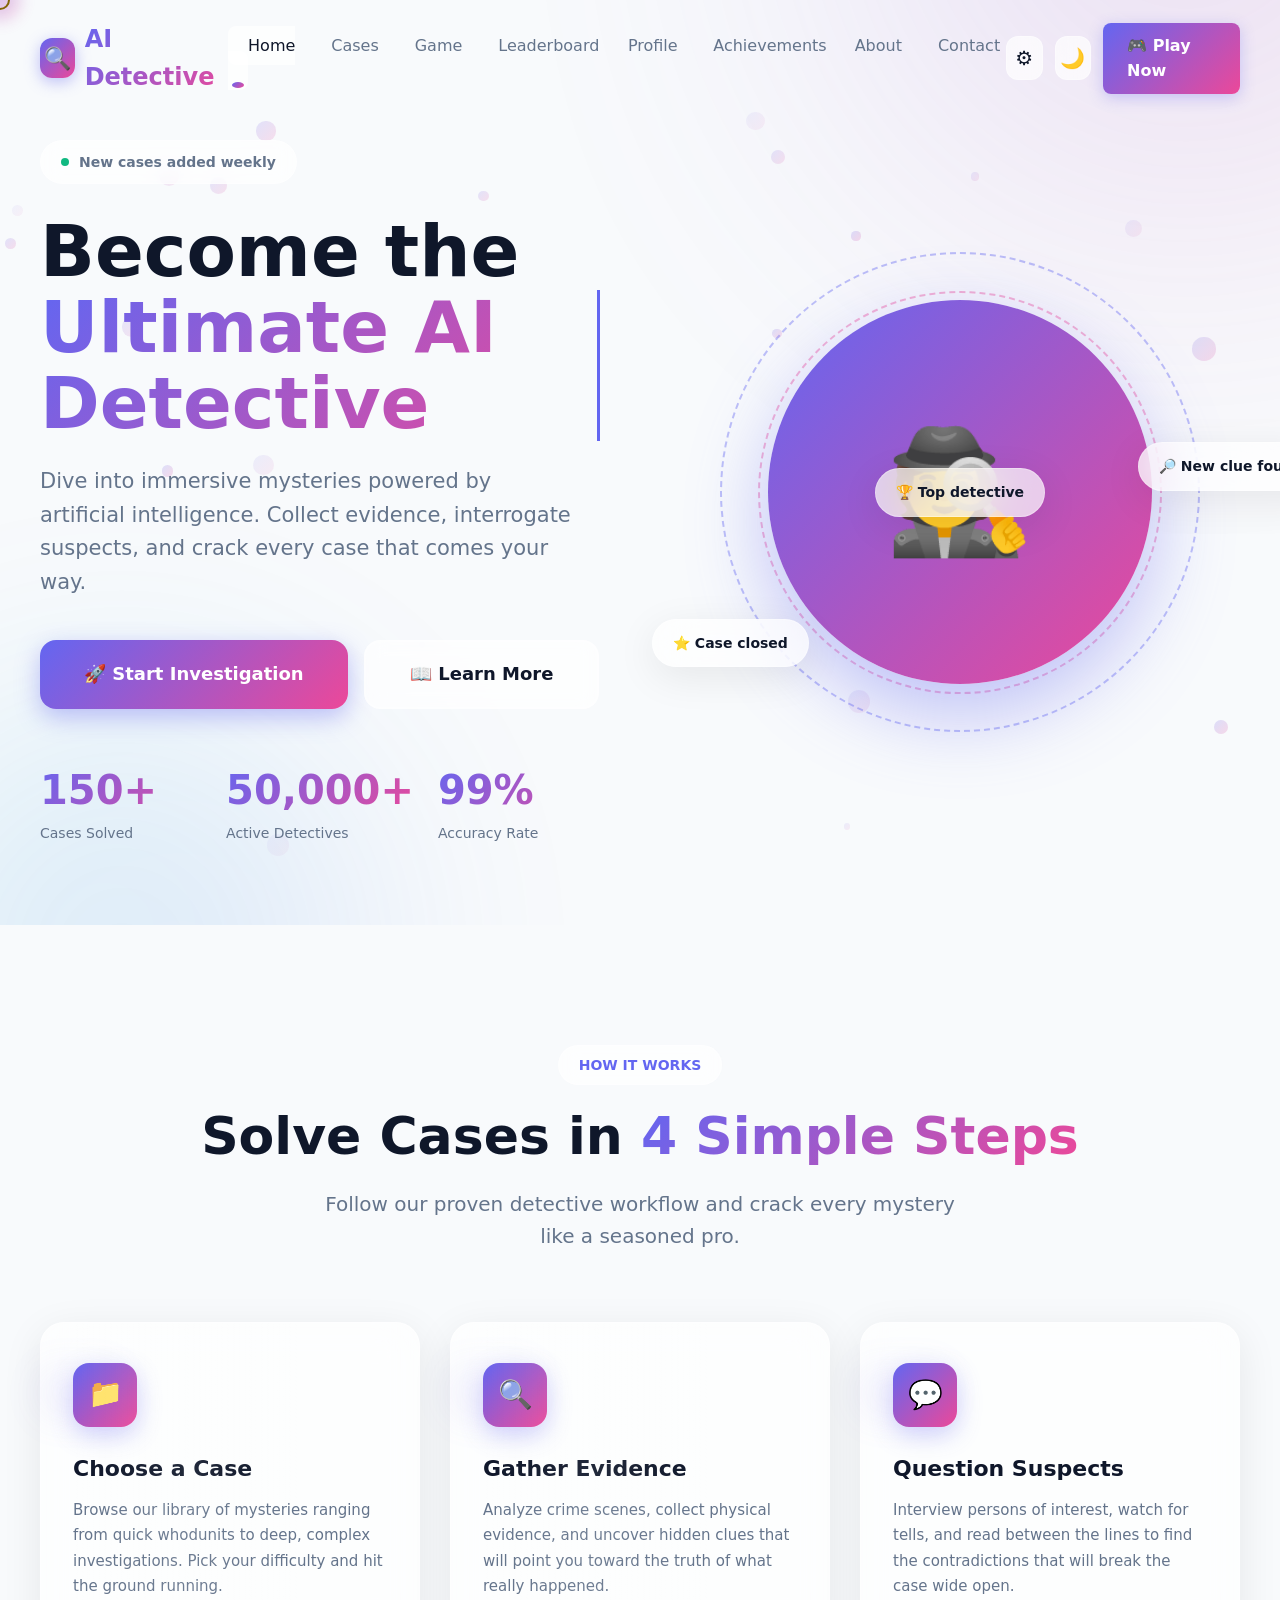
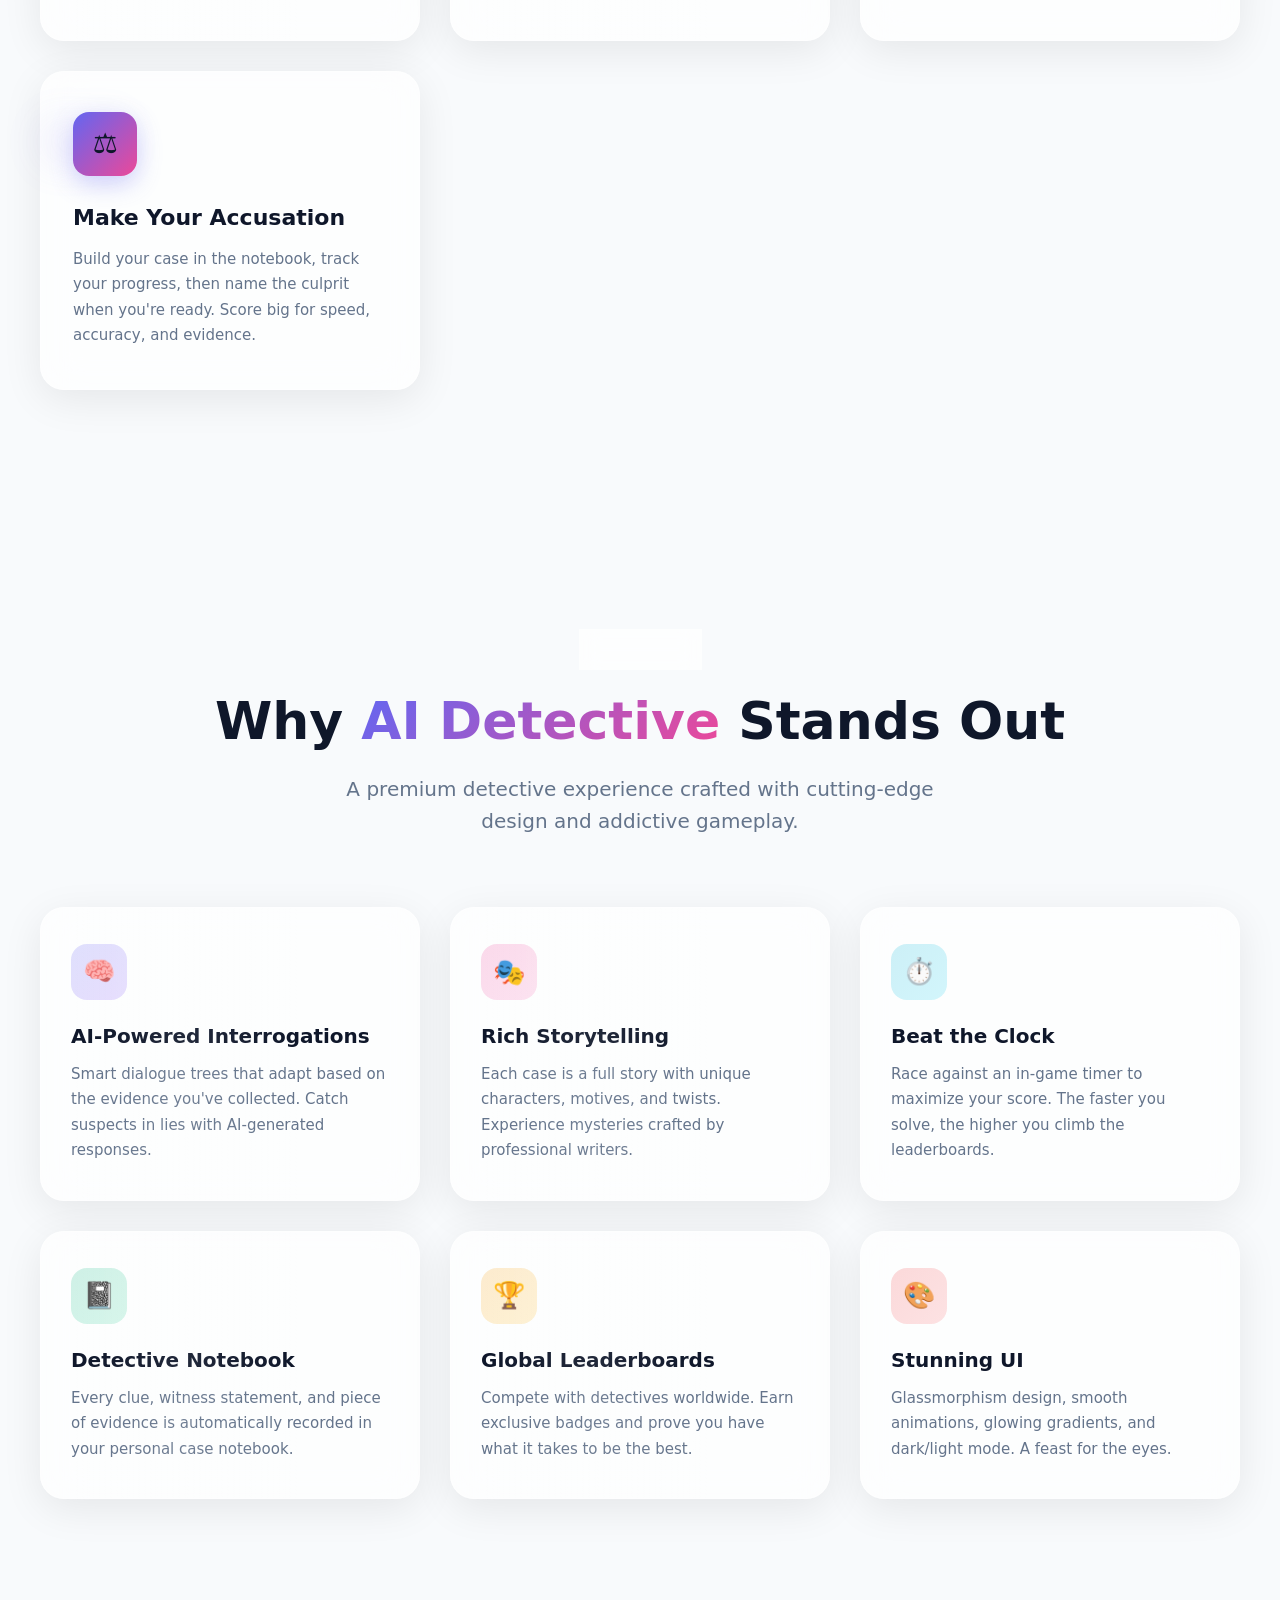
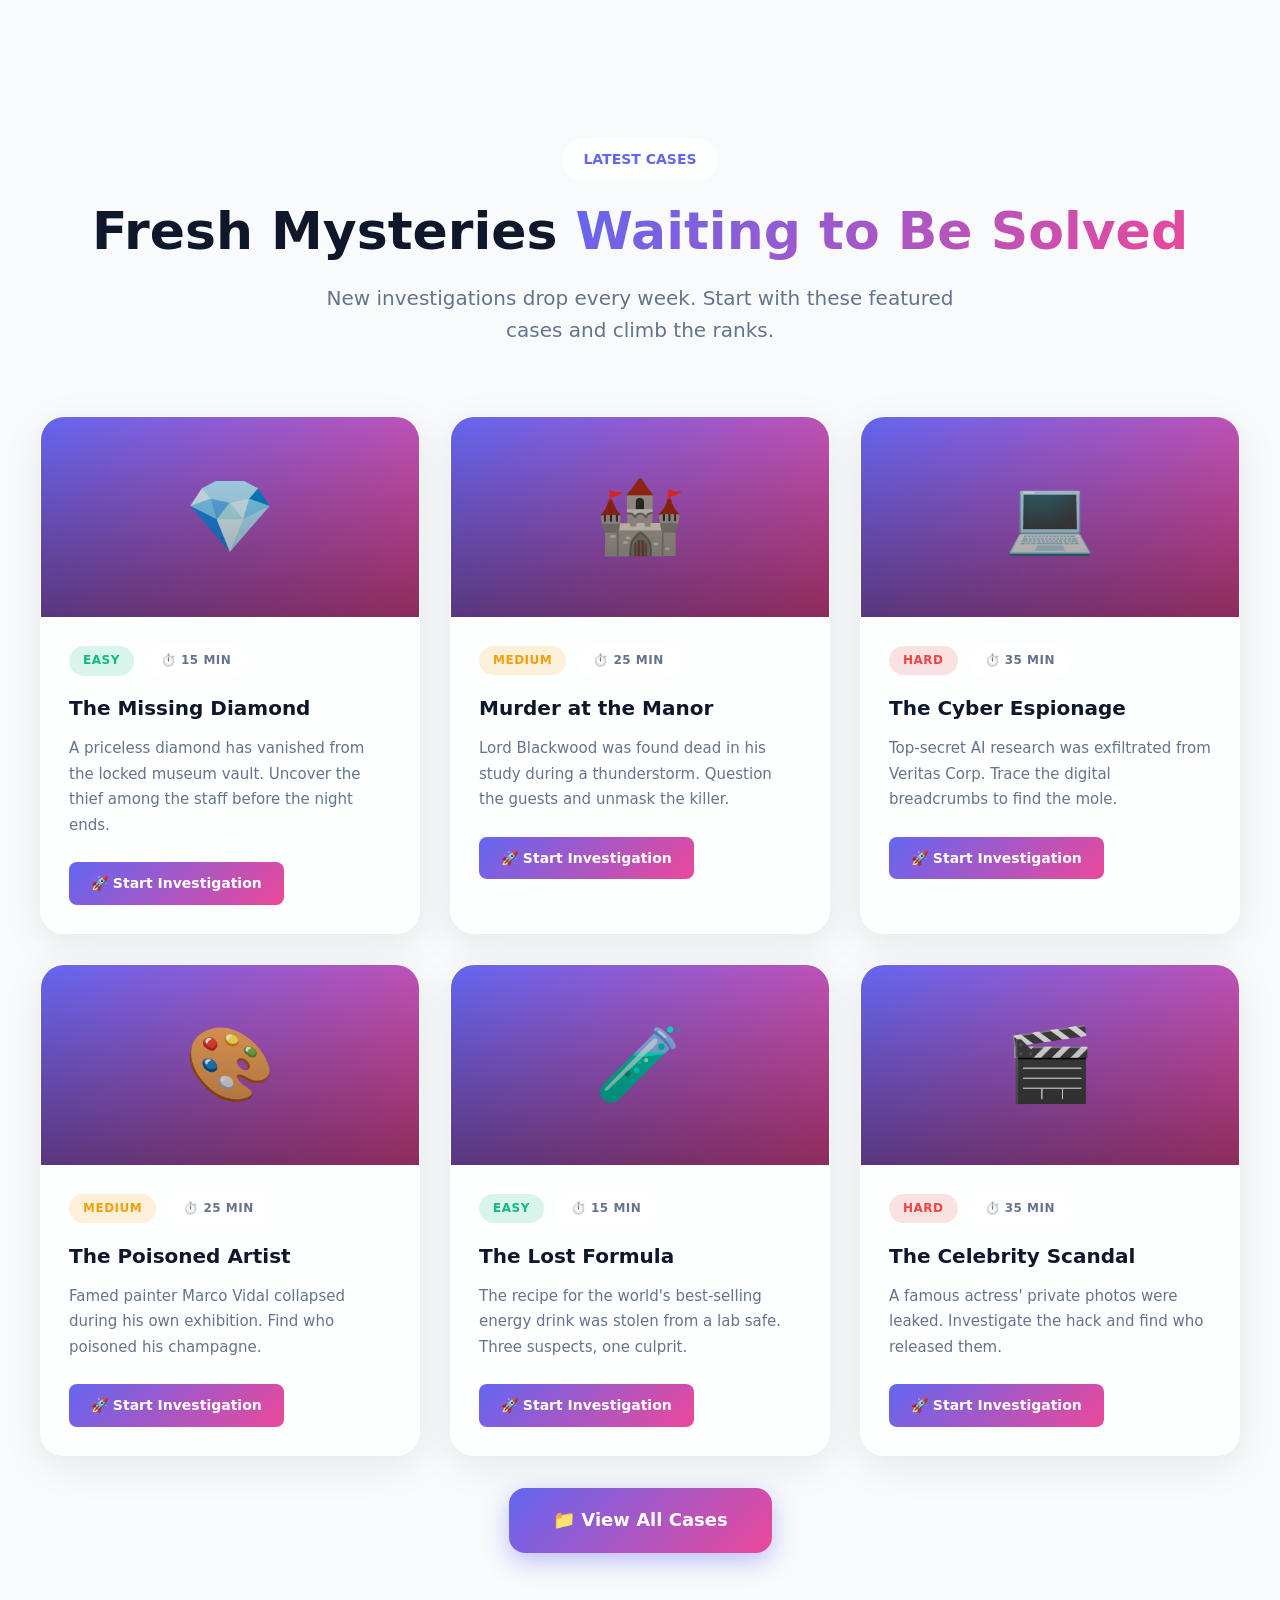
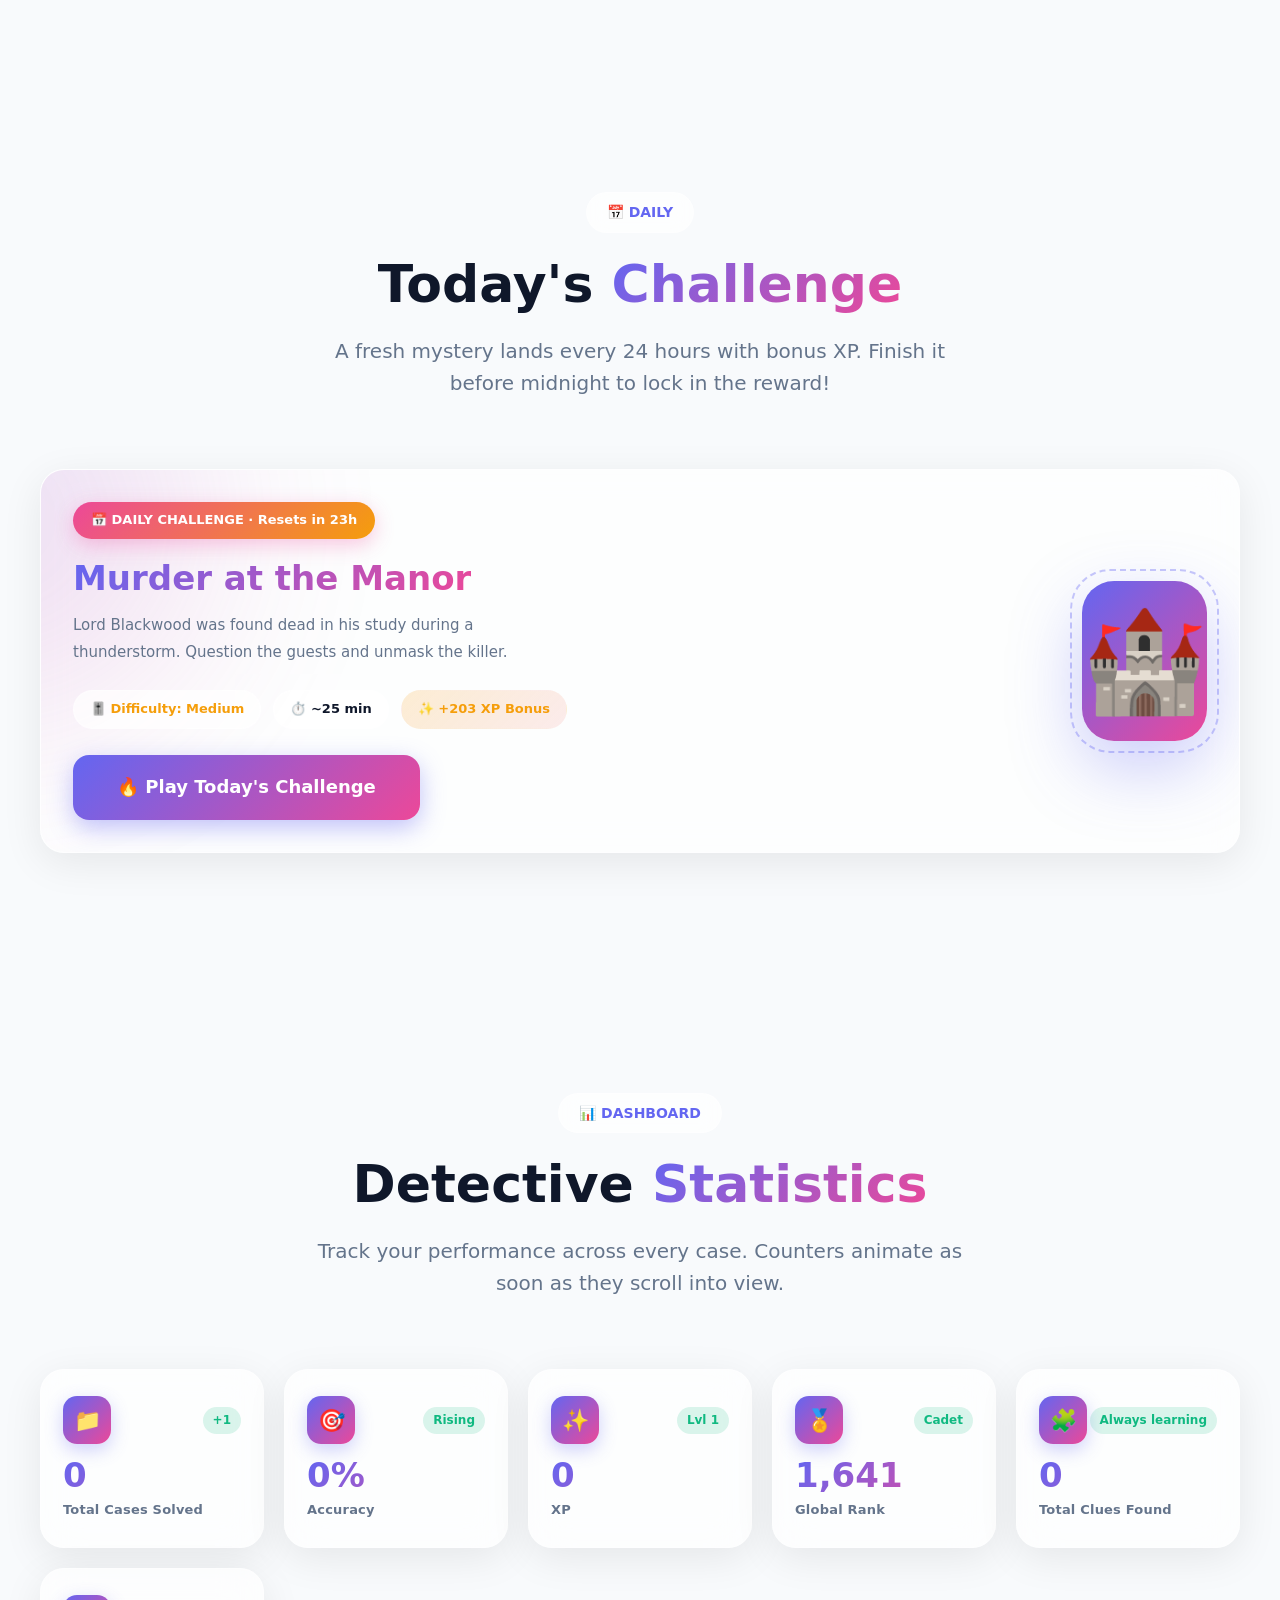
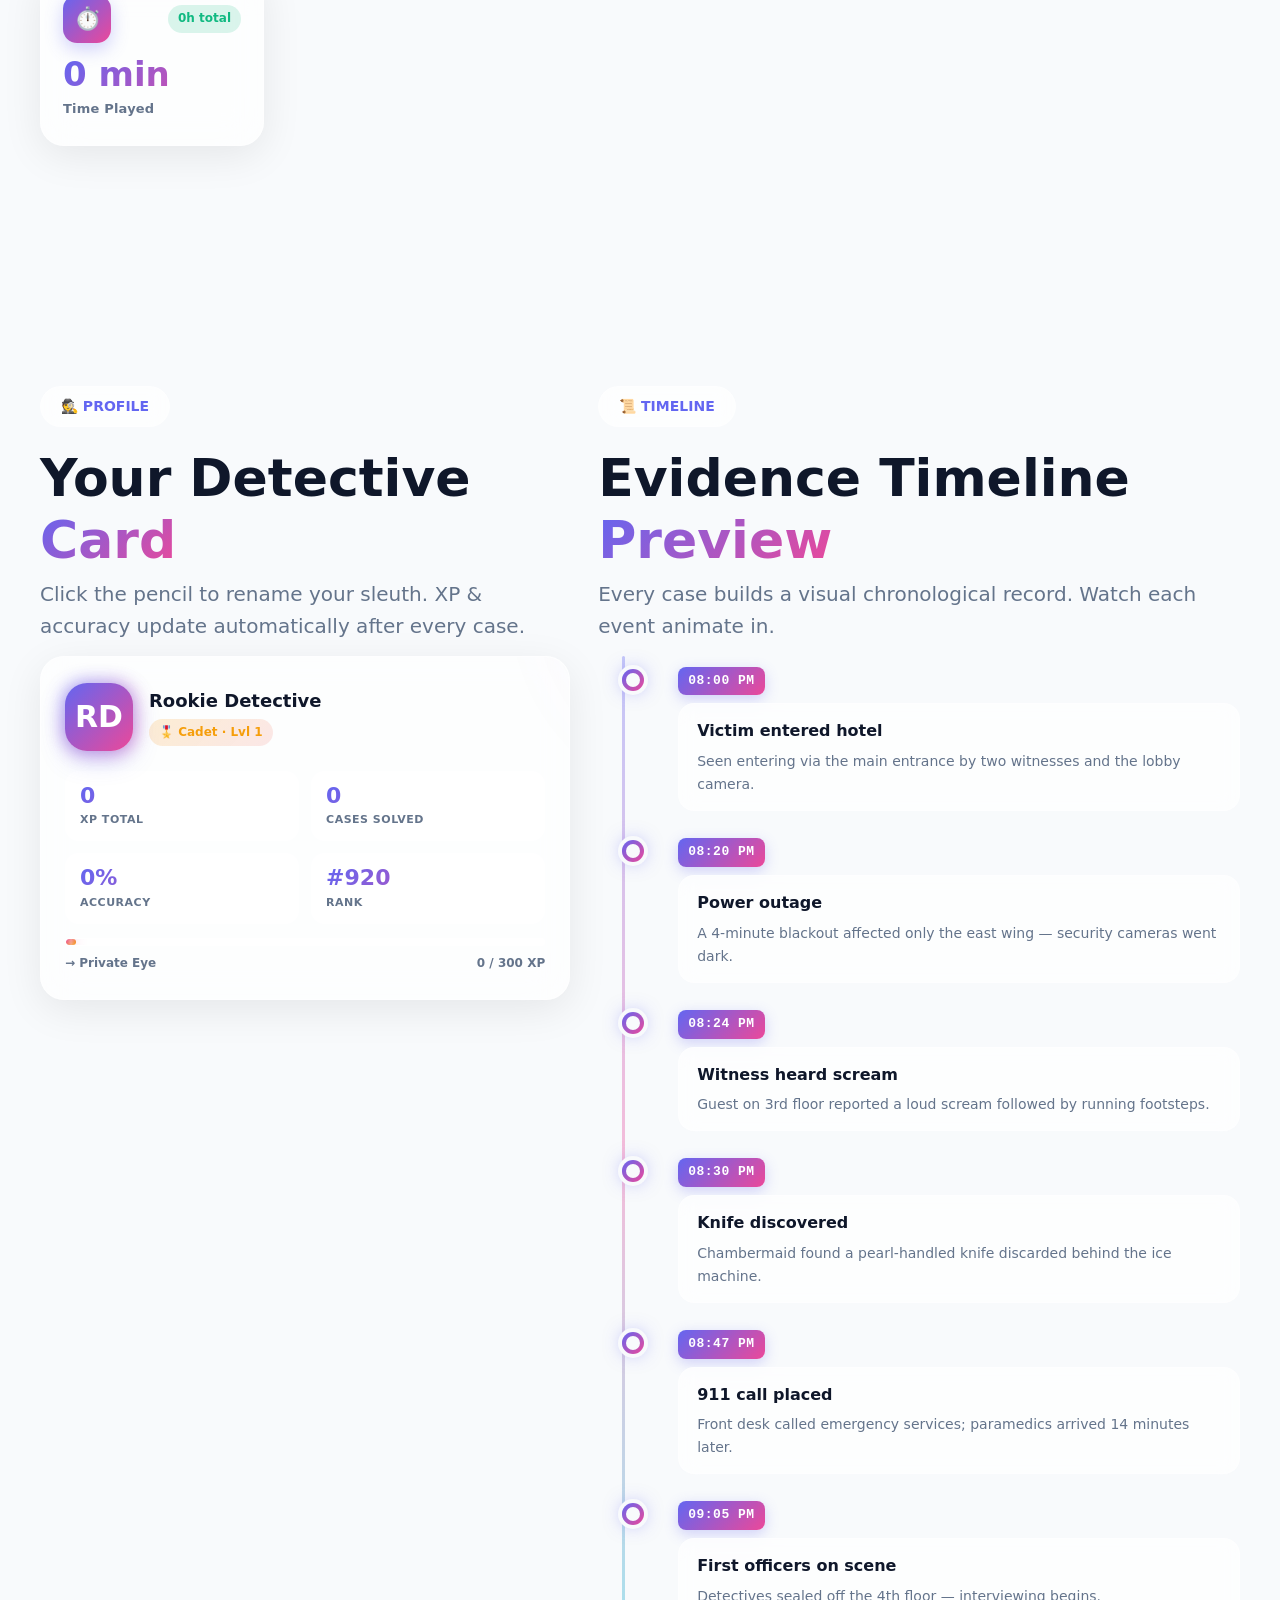
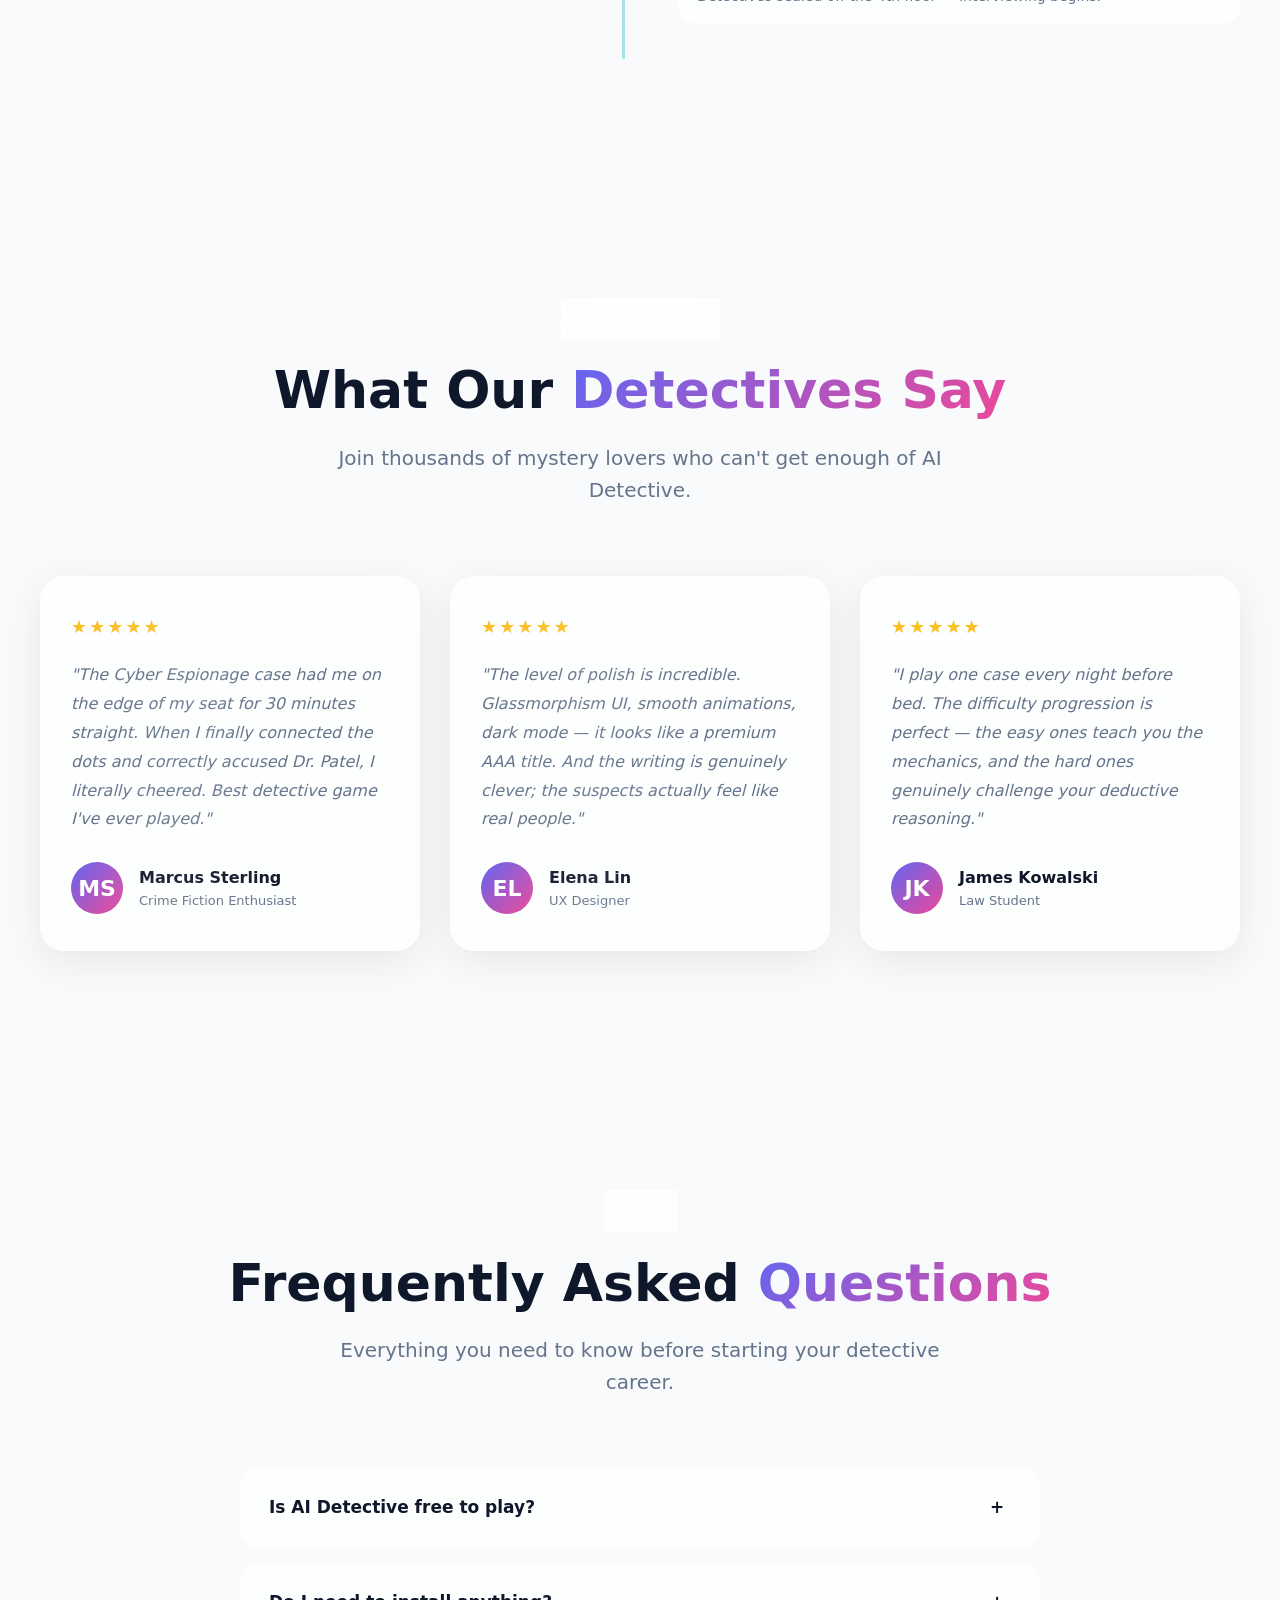
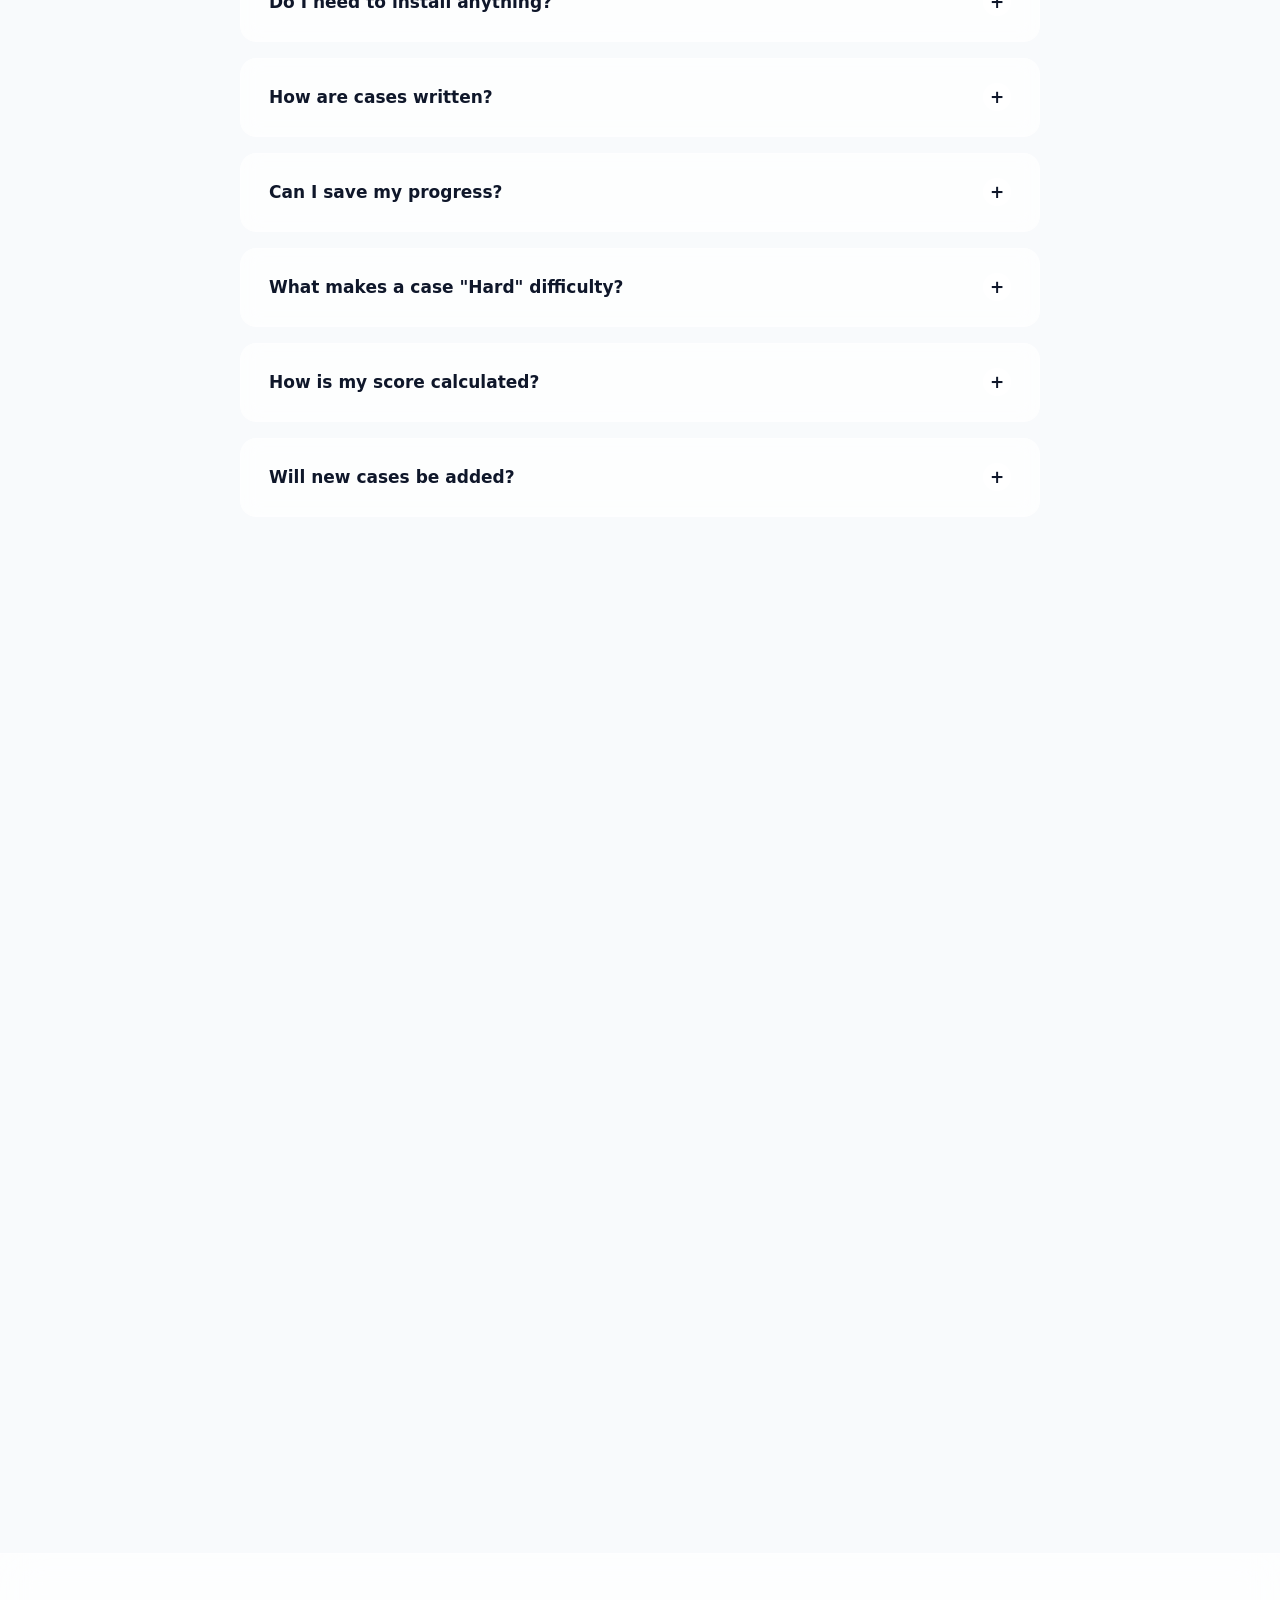
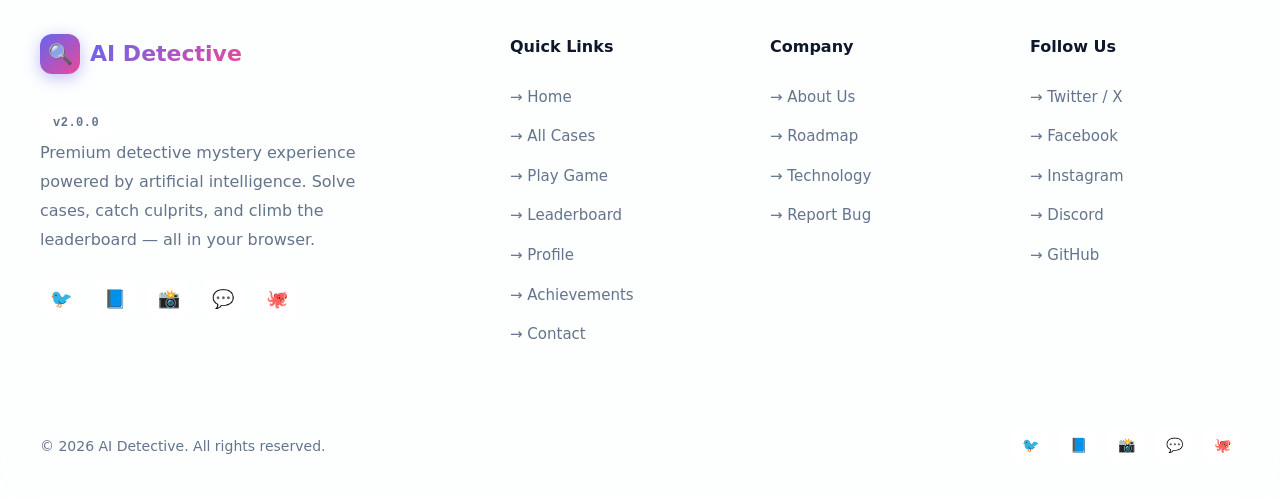
==== commit 40e084d5: "Third changes from my side" ====
--- a/index.html
+++ b/index.html
@@ -43,6 +43,7 @@
         <li><a href="cases.html">Cases</a></li>
         <li><a href="game.html">Game</a></li>
         <li><a href="leaderboard.html">Leaderboard</a></li>
+        <li><a href="#profile">Profile</a></li>
         <li><a href="achievements.html">Achievements</a></li>
         <li><a href="about.html">About</a></li>
         <li><a href="contact.html">Contact</a></li>
@@ -70,9 +71,10 @@
       <li><a href="cases.html">📁 Cases</a></li>
       <li><a href="game.html">🎮 Game</a></li>
       <li><a href="leaderboard.html">🏆 Leaderboard</a></li>
+      <li><a href="#profile">🕵️ Profile</a></li>
+      <li><a href="achievements.html">🏅 Achievements</a></li>
       <li><a href="about.html">ℹ️ About</a></li>
       <li><a href="contact.html">✉️ Contact</a></li>
-      <li><a href="achievements.html">🏅 Achievements</a></li>
       <li><a href="#" data-settings-toggle>⚙️ Settings</a></li>
     </ul>
   </div>
@@ -223,6 +225,52 @@
       </div>
     </section>
 
+    <!-- Daily Challenge Section -->
+    <section class="section" id="daily">
+      <div class="container">
+        <div class="section-header reveal">
+          <span class="section-tag">📅 DAILY</span>
+          <h2 class="section-title">Today's <span>Challenge</span></h2>
+          <p class="section-subtitle">A fresh mystery lands every 24 hours with bonus XP. Finish it before midnight to lock in the reward!</p>
+        </div>
+        <div data-daily-challenge class="reveal"></div>
+      </div>
+    </section>
+
+    <!-- Statistics Dashboard Section -->
+    <section class="section" id="stats">
+      <div class="container">
+        <div class="section-header reveal">
+          <span class="section-tag">📊 DASHBOARD</span>
+          <h2 class="section-title">Detective <span>Statistics</span></h2>
+          <p class="section-subtitle">Track your performance across every case. Counters animate as soon as they scroll into view.</p>
+        </div>
+        <div data-stats-dashboard class="reveal"></div>
+      </div>
+    </section>
+
+    <!-- Detective Profile & Timeline Preview Section -->
+    <section class="section" id="profile">
+      <div class="container" style="display:grid; grid-template-columns: minmax(0, 0.95fr) minmax(0, 1.15fr); gap: 28px; align-items:start;">
+        <div class="reveal">
+          <div class="section-header" style="text-align:left; margin-bottom:14px;">
+            <span class="section-tag">🕵️ PROFILE</span>
+            <h2 class="section-title" style="margin-bottom:6px;">Your Detective <span>Card</span></h2>
+            <p class="section-subtitle" style="margin-bottom:0;">Click the pencil to rename your sleuth. XP &amp; accuracy update automatically after every case.</p>
+          </div>
+          <div data-profile-card></div>
+        </div>
+        <div class="reveal">
+          <div class="section-header" style="text-align:left; margin-bottom:14px;">
+            <span class="section-tag">📜 TIMELINE</span>
+            <h2 class="section-title" style="margin-bottom:6px;">Evidence Timeline <span>Preview</span></h2>
+            <p class="section-subtitle" style="margin-bottom:0;">Every case builds a visual chronological record. Watch each event animate in.</p>
+          </div>
+          <div data-timeline></div>
+        </div>
+      </div>
+    </section>
+
     <!-- Testimonials -->
     <section class="section">
       <div class="container">
@@ -345,50 +393,60 @@
       </div>
     </section>
 
-    <section class="section" id="daily">
-      <div class="container">
-        <div class="section-head reveal">
-          <span class="section-tag">📅 DAILY</span>
-          <h2 class="section-title">Today's Challenge</h2>
-          <p class="section-desc">A fresh mystery lands every 24 hours with bonus XP. Finish it before midnight to lock in the reward!</p>
-        </div>
-        <div data-daily-challenge class="reveal"></div>
-      </div>
-    </section>
-
-    <section class="section" id="stats">
-      <div class="container">
-        <div class="section-head reveal">
-          <span class="section-tag">📊 DASHBOARD</span>
-          <h2 class="section-title">Detective Statistics</h2>
-          <p class="section-desc">Track your performance across every case. Counters animate as soon as they scroll into view.</p>
-        </div>
-        <div data-stats-dashboard class="reveal"></div>
-      </div>
-    </section>
-
-    <section class="section" id="profile">
-      <div class="container" style="display:grid; grid-template-columns: minmax(0, 0.95fr) minmax(0, 1.15fr); gap: 28px; align-items:start;">
-        <div class="reveal">
-          <div class="section-head" style="text-align:left; margin-bottom:14px;">
-            <span class="section-tag">🕵️ PROFILE</span>
-            <h2 class="section-title" style="margin-bottom:6px;">Your Detective Card</h2>
-            <p class="section-desc">Click the pencil to rename your sleuth. XP &amp; accuracy update automatically after every case.</p>
-          </div>
-          <div data-profile-card></div>
-        </div>
-        <div class="reveal">
-          <div class="section-head" style="text-align:left; margin-bottom:14px;">
-            <span class="section-tag">📜 TIMELINE</span>
-            <h2 class="section-title" style="margin-bottom:6px;">Evidence Timeline Preview</h2>
-            <p class="section-desc">Every case builds a visual chronological record. Scroll down to watch each event animate in.</p>
-          </div>
-          <div data-timeline></div>
-        </div>
-      </div>
-    </section>
-
   </main>
+
+  <!-- Settings Panel Overlay & Panel -->
+  <div data-settings-overlay class="settings-overlay"></div>
+  <aside class="settings-panel glass glass-glow" data-settings-panel>
+    <div class="settings-header">
+      <h3 class="settings-title">⚙️ Settings</h3>
+      <button data-settings-close aria-label="close" style="background:transparent;border:none;color:inherit;font-size:22px;cursor:pointer;">✕</button>
+    </div>
+    <div class="settings-body">
+      <div class="settings-row">
+        <div class="settings-info">
+          <span class="settings-icon">🔊</span>
+          <span>
+            <div class="settings-label">Enable Sound</div>
+            <small class="settings-hint">Plays subtle beeps on clicks &amp; events</small>
+          </span>
+        </div>
+        <label class="switch">
+          <input type="checkbox" data-pref="sound">
+          <span class="slider"></span>
+        </label>
+      </div>
+      <div class="settings-row">
+        <div class="settings-info">
+          <span class="settings-icon">✨</span>
+          <span>
+            <div class="settings-label">Enable Animations</div>
+            <small class="settings-hint">Fades, reveals &amp; hover effects</small>
+          </span>
+        </div>
+        <label class="switch">
+          <input type="checkbox" data-pref="animations" checked>
+          <span class="slider"></span>
+        </label>
+      </div>
+      <div class="settings-row">
+        <div class="settings-info">
+          <span class="settings-icon">🎨</span>
+          <span>
+            <div class="settings-label">Dark Theme</div>
+            <small class="settings-hint">Switch between dark &amp; light mode</small>
+          </span>
+        </div>
+        <label class="switch">
+          <input type="checkbox" data-pref="theme" checked>
+          <span class="slider"></span>
+        </label>
+      </div>
+    </div>
+    <div class="settings-footer">
+      <small>Build <span data-app-version>v2.0.0</span></small>
+    </div>
+  </aside>
 
   <!-- Footer -->
   <footer class="footer">
@@ -399,45 +457,57 @@
             <span class="footer-logo-icon">🔍</span>
             <span class="footer-logo-text">AI Detective</span>
           </div>
+          <span class="footer-brand-version mono" data-app-version>v2.0.0</span>
           <p class="footer-desc">Premium detective mystery experience powered by artificial intelligence. Solve cases, catch culprits, and climb the leaderboard — all in your browser.</p>
           <div class="footer-socials">
             <a href="#" class="social-link" data-hover>🐦</a>
             <a href="#" class="social-link" data-hover>📘</a>
             <a href="#" class="social-link" data-hover>📸</a>
             <a href="#" class="social-link" data-hover>💬</a>
+            <a href="#" class="social-link" data-hover>🐙</a>
           </div>
         </div>
         <div class="footer-col">
-          <h4>Explore</h4>
+          <h4>Quick Links</h4>
           <ul>
             <li><a href="index.html">→ Home</a></li>
             <li><a href="cases.html">→ All Cases</a></li>
             <li><a href="game.html">→ Play Game</a></li>
             <li><a href="leaderboard.html">→ Leaderboard</a></li>
+            <li><a href="#profile">→ Profile</a></li>
+            <li><a href="achievements.html">→ Achievements</a></li>
+            <li><a href="contact.html">→ Contact</a></li>
           </ul>
         </div>
         <div class="footer-col">
           <h4>Company</h4>
           <ul>
             <li><a href="about.html">→ About Us</a></li>
-            <li><a href="contact.html">→ Contact</a></li>
-            <li><a href="about.html#future">→ Future Roadmap</a></li>
+            <li><a href="about.html#future">→ Roadmap</a></li>
             <li><a href="about.html#tech">→ Technology</a></li>
-          </ul>
-        </div>
-        <div class="footer-col">
-          <h4>Legal</h4>
-          <ul>
-            <li><a href="#">→ Privacy Policy</a></li>
-            <li><a href="#">→ Terms of Service</a></li>
-            <li><a href="#">→ Cookie Policy</a></li>
             <li><a href="contact.html">→ Report Bug</a></li>
           </ul>
         </div>
-      </div>
-      <div class="footer-bottom">
+        <div class="footer-col">
+          <h4>Follow Us</h4>
+          <ul>
+            <li><a href="#">→ Twitter / X</a></li>
+            <li><a href="#">→ Facebook</a></li>
+            <li><a href="#">→ Instagram</a></li>
+            <li><a href="#">→ Discord</a></li>
+            <li><a href="#">→ GitHub</a></li>
+          </ul>
+        </div>
+      </div>
+      <div class="footer-bottom footer-bottom-row">
         <div class="footer-bottom-text">© 2026 AI Detective. All rights reserved.</div>
-        <div class="footer-bottom-text">Made with ❤️ for mystery lovers everywhere</div>
+        <div class="footer-socials bottom">
+          <a href="#" class="social-link" data-hover>🐦</a>
+          <a href="#" class="social-link" data-hover>📘</a>
+          <a href="#" class="social-link" data-hover>📸</a>
+          <a href="#" class="social-link" data-hover>💬</a>
+          <a href="#" class="social-link" data-hover>🐙</a>
+        </div>
       </div>
     </div>
   </footer>
@@ -462,6 +532,20 @@
     </div>
   </div>
 
+  <div class="modal-overlay" data-modal="name-edit">
+    <div class="modal glass">
+      <div class="modal-title" style="font-size:22px; font-weight:800; margin-bottom:6px;">✏️ Edit Detective Name</div>
+      <div class="modal-message" style="margin-bottom:16px;">Personalize your sleuth identity.</div>
+      <div style="display:flex;flex-direction:column;gap:12px;">
+        <input class="name-edit-input" data-name-input maxlength="24" placeholder="Enter name">
+      </div>
+      <div class="modal-actions" style="margin-top:18px;">
+        <button class="btn btn-secondary" data-modal-close>Cancel</button>
+        <button class="btn btn-primary" data-name-save>Save Name</button>
+      </div>
+    </div>
+  </div>
+
   <script src="js/script.js"></script>
 </body>
 </html>
